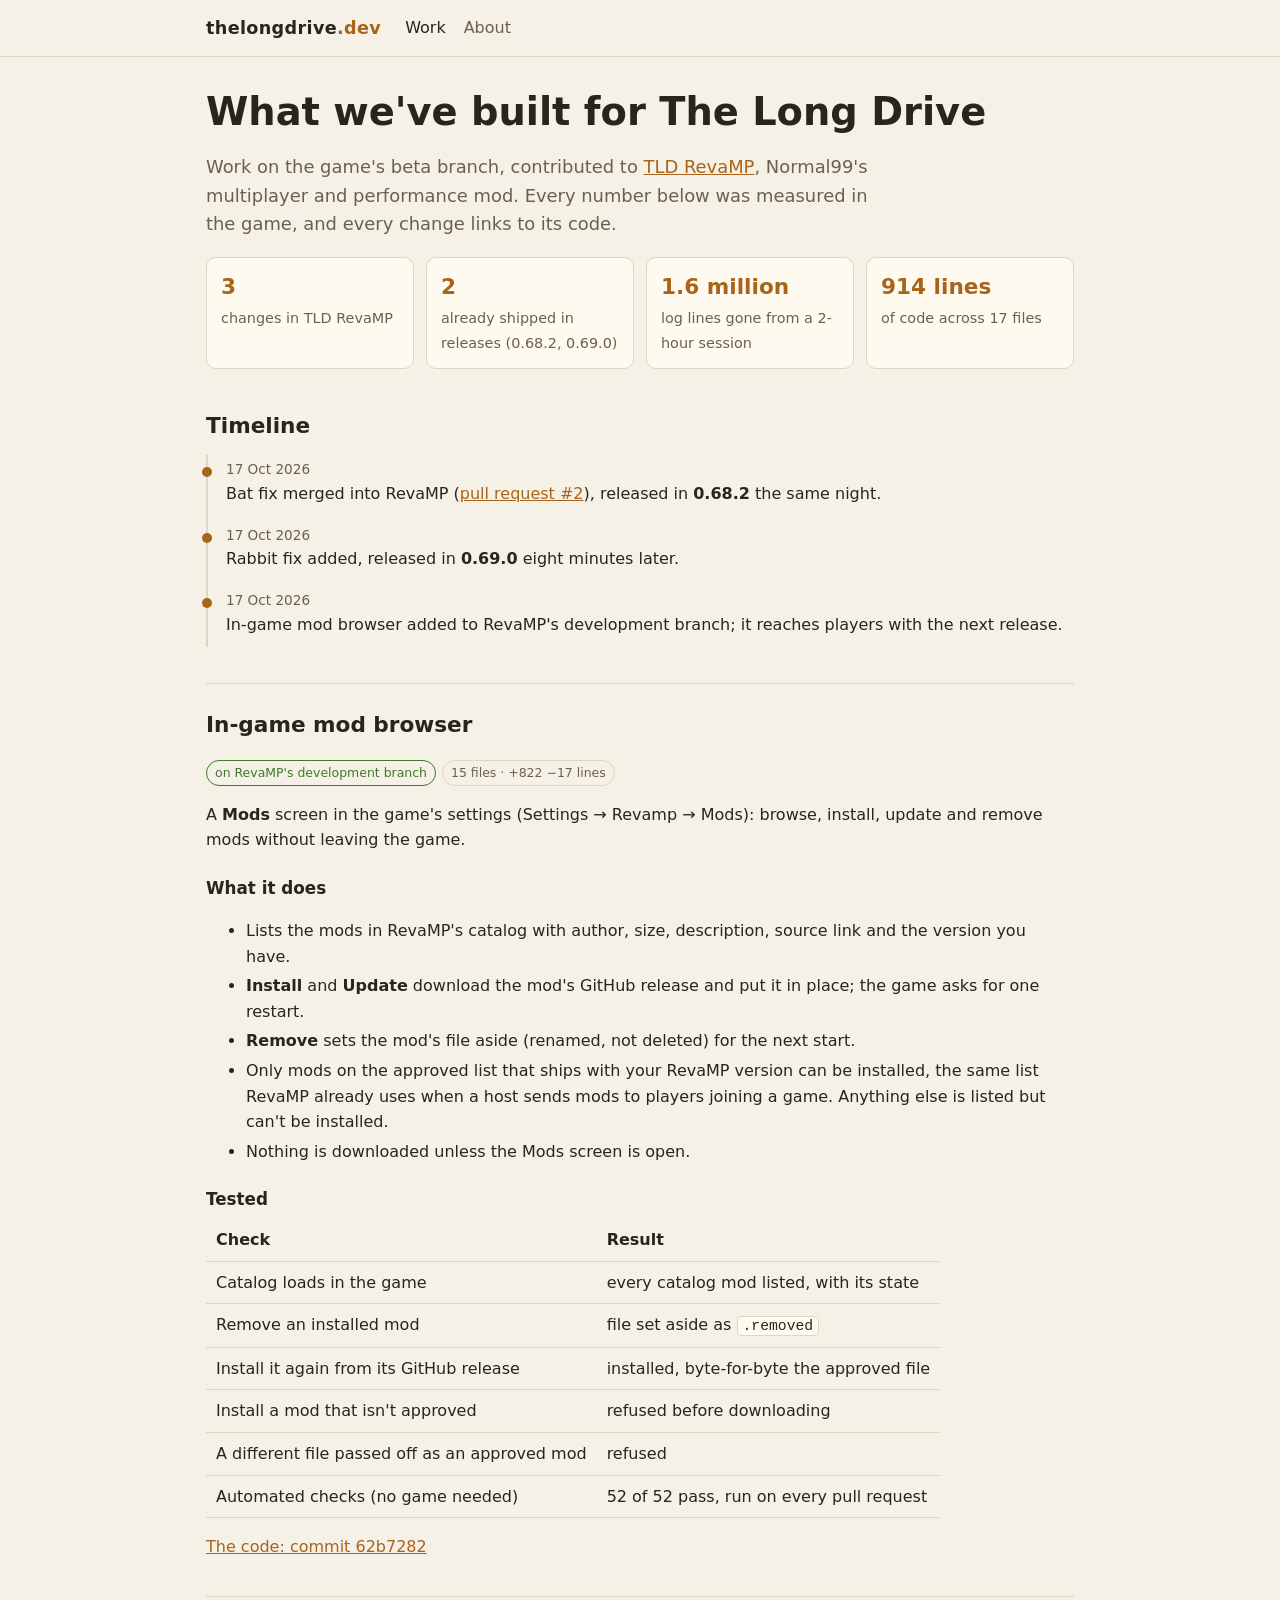
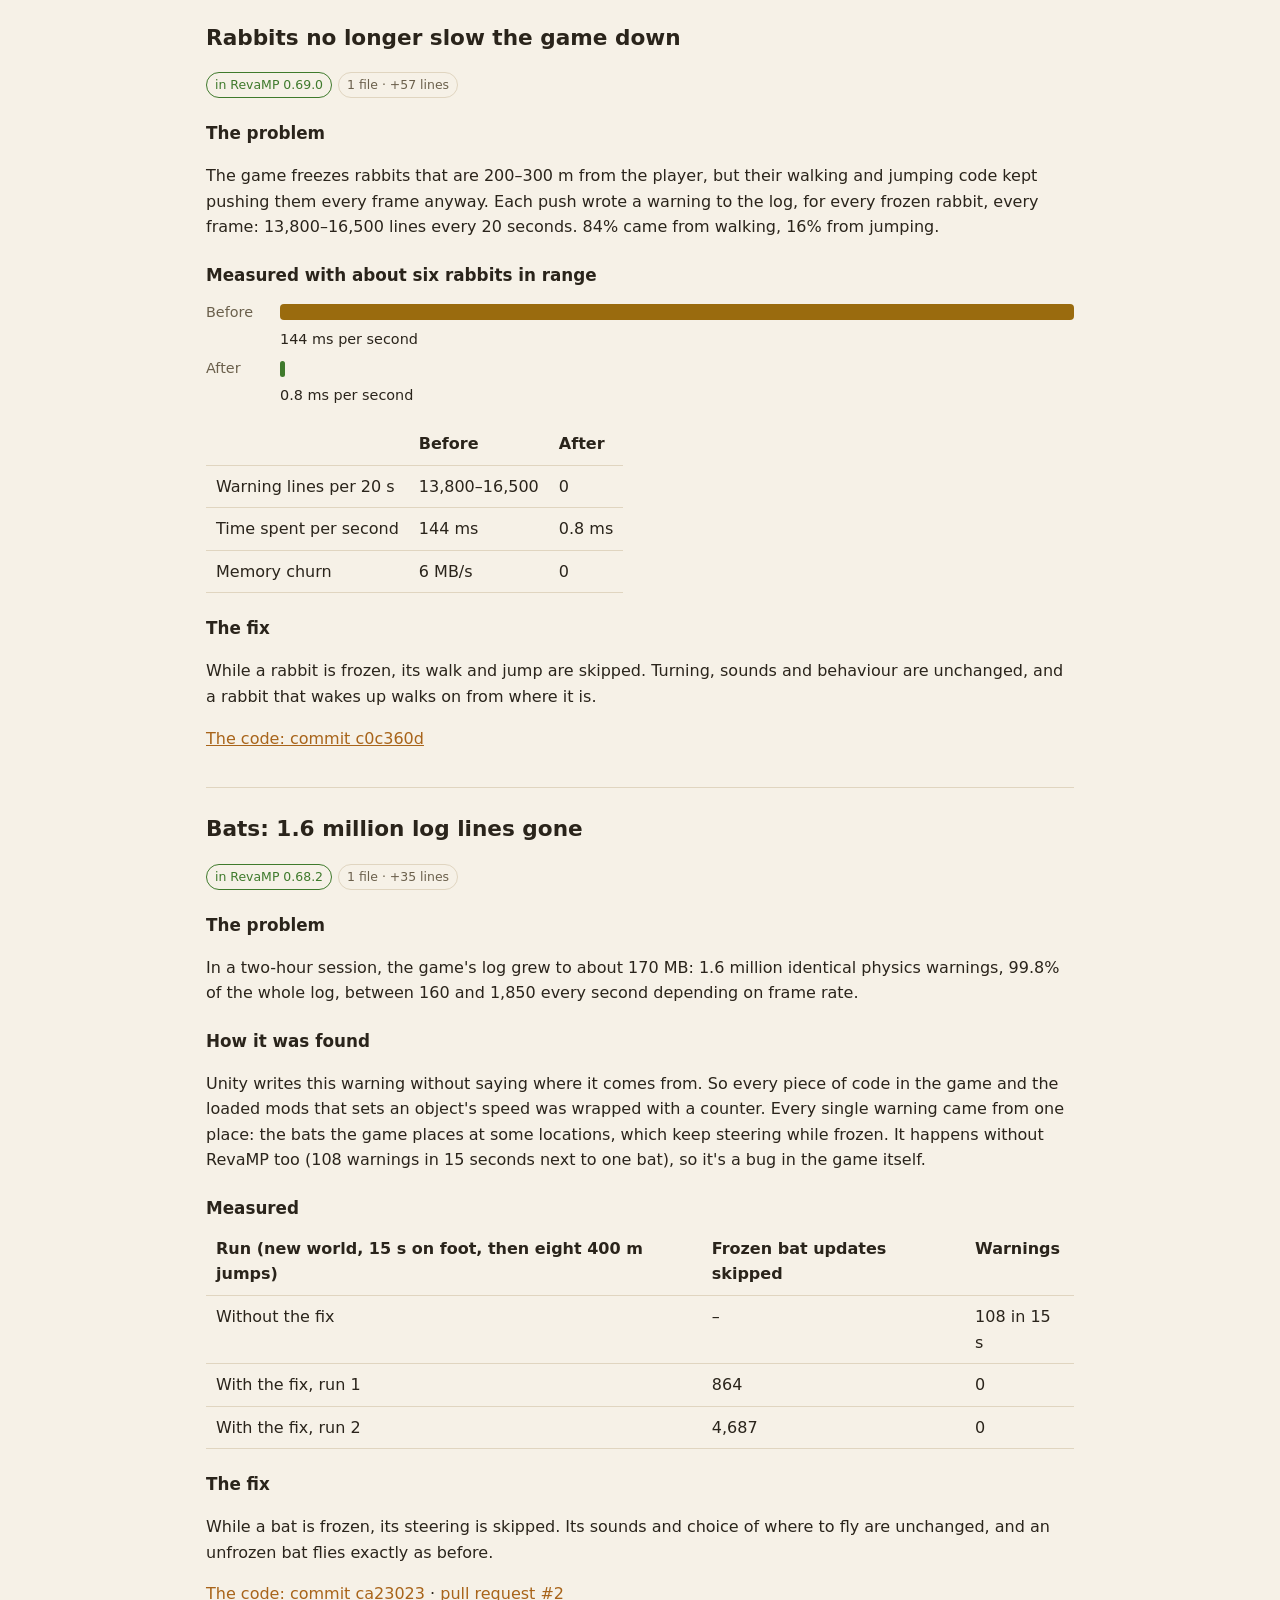
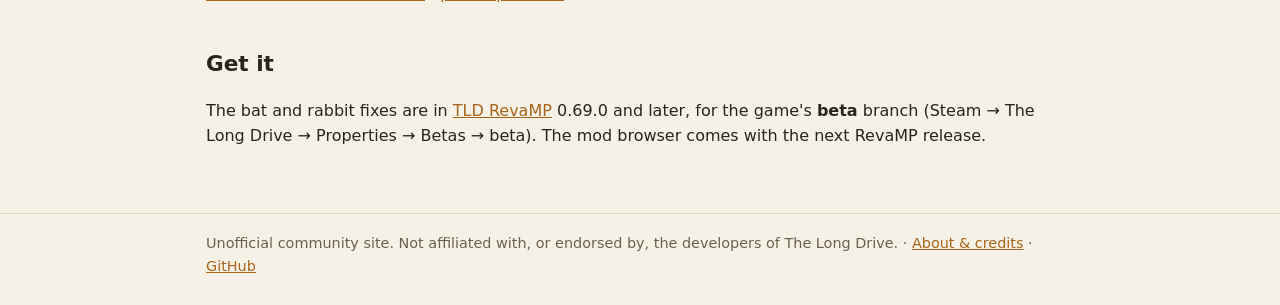
==== index.html @ 7e9d032d "Community site for thelongdrive.dev The work on TLD RevaMP with overview figures, a timeline, and fo" ====
<!doctype html>
<html lang="en">
<head>
<meta charset="utf-8">
<meta name="viewport" content="width=device-width, initial-scale=1">
<title>TLD community mods</title>
<meta name="description" content="Work on The Long Drive's beta branch for TLD RevaMP: an in-game mod browser and two performance fixes, with measurements and the code.">
<link rel="stylesheet" href="style.css">
</head>
<body>
<header class="site"><div class="wrap">
  <a class="brand" href="./">thelongdrive<span>.dev</span></a>
  <nav class="main">
    <a href="./" aria-current="page">Work</a>
    <a href="about.html">About</a>
  </nav>
</div></header>

<main><div class="wrap">
  <h1>What we've built for The Long Drive</h1>
  <p class="lead">Work on the game's beta branch, contributed to <a href="https://github.com/Normal99/TLD-RevaMP">TLD RevaMP</a>,
  Normal99's multiplayer and performance mod. Every number below was measured in the game, and every change links to its code.</p>

  <div class="stats">
    <div class="stat"><b>3</b><span>changes in TLD RevaMP</span></div>
    <div class="stat"><b>2</b><span>already shipped in releases (0.68.2, 0.69.0)</span></div>
    <div class="stat"><b>1.6 million</b><span>log lines gone from a 2-hour session</span></div>
    <div class="stat"><b>914 lines</b><span>of code across 17 files</span></div>
  </div>

  <h2>Timeline</h2>
  <ol class="timeline">
    <li><time datetime="2026-10-17T02:12Z">17 Oct 2026</time> Bat fix merged into RevaMP (<a href="https://github.com/Normal99/TLD-RevaMP/pull/2">pull request #2</a>), released in <strong>0.68.2</strong> the same night.</li>
    <li><time datetime="2026-10-17T20:52Z">17 Oct 2026</time> Rabbit fix added, released in <strong>0.69.0</strong> eight minutes later.</li>
    <li><time datetime="2026-10-17T21:52Z">17 Oct 2026</time> In-game mod browser added to RevaMP's development branch; it reaches players with the next release.</li>
  </ol>

  <section class="work" id="mod-browser">
    <h2>In-game mod browser</h2>
    <p><span class="tag ok">on RevaMP's development branch</span><span class="tag">15 files &middot; +822 &minus;17 lines</span></p>
    <p>A <strong>Mods</strong> screen in the game's settings (Settings &rarr; Revamp &rarr; Mods): browse, install,
    update and remove mods without leaving the game.</p>

    <h3>What it does</h3>
    <ul>
      <li>Lists the mods in RevaMP's catalog with author, size, description, source link and the version you have.</li>
      <li><strong>Install</strong> and <strong>Update</strong> download the mod's GitHub release and put it in place; the game asks for one restart.</li>
      <li><strong>Remove</strong> sets the mod's file aside (renamed, not deleted) for the next start.</li>
      <li>Only mods on the approved list that ships with your RevaMP version can be installed, the same list RevaMP already
        uses when a host sends mods to players joining a game. Anything else is listed but can't be installed.</li>
      <li>Nothing is downloaded unless the Mods screen is open.</li>
    </ul>

    <h3>Tested</h3>
    <table>
      <tr><th>Check</th><th>Result</th></tr>
      <tr><td>Catalog loads in the game</td><td>every catalog mod listed, with its state</td></tr>
      <tr><td>Remove an installed mod</td><td>file set aside as <code>.removed</code></td></tr>
      <tr><td>Install it again from its GitHub release</td><td>installed, byte-for-byte the approved file</td></tr>
      <tr><td>Install a mod that isn't approved</td><td>refused before downloading</td></tr>
      <tr><td>A different file passed off as an approved mod</td><td>refused</td></tr>
      <tr><td>Automated checks (no game needed)</td><td>52 of 52 pass, run on every pull request</td></tr>
    </table>
    <p><a href="https://github.com/Normal99/TLD-RevaMP/commit/62b7282c1a9bbd5f851c5eea5645c2ae35778bf0">The code: commit 62b7282</a></p>
  </section>

  <section class="work" id="rabbits">
    <h2>Rabbits no longer slow the game down</h2>
    <p><span class="tag ok">in RevaMP 0.69.0</span><span class="tag">1 file &middot; +57 lines</span></p>

    <h3>The problem</h3>
    <p>The game freezes rabbits that are 200&ndash;300 m from the player, but their walking and jumping code kept
    pushing them every frame anyway. Each push wrote a warning to the log, for every frozen rabbit, every frame:
    13,800&ndash;16,500 lines every 20 seconds. 84% came from walking, 16% from jumping.</p>

    <h3>Measured with about six rabbits in range</h3>
    <div class="bars" role="img" aria-label="Before: 144 milliseconds per second; after: 0.8 milliseconds per second.">
      <div class="bar-row"><span class="bar-label">Before</span><span class="bar" style="width:100%"></span><span class="bar-value">144 ms per second</span></div>
      <div class="bar-row"><span class="bar-label">After</span><span class="bar after" style="width:0.6%"></span><span class="bar-value">0.8 ms per second</span></div>
    </div>
    <table>
      <tr><th></th><th>Before</th><th>After</th></tr>
      <tr><td>Warning lines per 20 s</td><td>13,800&ndash;16,500</td><td>0</td></tr>
      <tr><td>Time spent per second</td><td>144 ms</td><td>0.8 ms</td></tr>
      <tr><td>Memory churn</td><td>6 MB/s</td><td>0</td></tr>
    </table>

    <h3>The fix</h3>
    <p>While a rabbit is frozen, its walk and jump are skipped. Turning, sounds and behaviour are unchanged, and a rabbit
    that wakes up walks on from where it is.</p>
    <p><a href="https://github.com/Normal99/TLD-RevaMP/commit/c0c360dfe49b131b182523ddd808d9e3175b1d78">The code: commit c0c360d</a></p>
  </section>

  <section class="work" id="bats">
    <h2>Bats: 1.6 million log lines gone</h2>
    <p><span class="tag ok">in RevaMP 0.68.2</span><span class="tag">1 file &middot; +35 lines</span></p>

    <h3>The problem</h3>
    <p>In a two-hour session, the game's log grew to about 170 MB: 1.6 million identical physics warnings, 99.8% of
    the whole log, between 160 and 1,850 every second depending on frame rate.</p>

    <h3>How it was found</h3>
    <p>Unity writes this warning without saying where it comes from. So every piece of code in the game and the loaded
    mods that sets an object's speed was wrapped with a counter. Every single warning came from one place: the bats
    the game places at some locations, which keep steering while frozen. It happens without RevaMP too (108 warnings
    in 15 seconds next to one bat), so it's a bug in the game itself.</p>

    <h3>Measured</h3>
    <table>
      <tr><th>Run (new world, 15 s on foot, then eight 400 m jumps)</th><th>Frozen bat updates skipped</th><th>Warnings</th></tr>
      <tr><td>Without the fix</td><td>&ndash;</td><td>108 in 15 s</td></tr>
      <tr><td>With the fix, run 1</td><td>864</td><td>0</td></tr>
      <tr><td>With the fix, run 2</td><td>4,687</td><td>0</td></tr>
    </table>

    <h3>The fix</h3>
    <p>While a bat is frozen, its steering is skipped. Its sounds and choice of where to fly are unchanged, and an
    unfrozen bat flies exactly as before.</p>
    <p><a href="https://github.com/Normal99/TLD-RevaMP/commit/ca23023254046a001abe53059bd66e292024cf62">The code: commit ca23023</a>
    &middot; <a href="https://github.com/Normal99/TLD-RevaMP/pull/2">pull request #2</a></p>
  </section>

  <h2>Get it</h2>
  <p>The bat and rabbit fixes are in <a href="https://github.com/Normal99/TLD-RevaMP/releases">TLD RevaMP</a> 0.69.0
  and later, for the game's <strong>beta</strong> branch (Steam &rarr; The Long Drive &rarr; Properties &rarr; Betas
  &rarr; beta). The mod browser comes with the next RevaMP release.</p>
</div></main>

<footer class="site"><div class="wrap">
  Unofficial community site. Not affiliated with, or endorsed by, the developers of The Long Drive.
  &middot; <a href="about.html">About &amp; credits</a> &middot; <a href="https://github.com/AnonymousTLD">GitHub</a>
</div></footer>
</body>
</html>
---- style.css ----
:root {
  --bg: #15130f;
  --panel: #1f1c16;
  --line: #3a342a;
  --text: #ece4d4;
  --muted: #b3a88f;
  --accent: #e0a24a;
  --accent-ink: #1a1408;
  --ok: #8fbf7a;
  --warn: #d9a441;
  --maxw: 900px;
}
@media (prefers-color-scheme: light) {
  :root:not([data-theme="dark"]) {
    --bg: #f6f1e7; --panel: #fffaf0; --line: #e0d5c0; --text: #2a241b; --muted: #6b604c;
    --accent: #a8641a; --accent-ink: #fff; --ok: #3f7a2c; --warn: #9a6b0e;
  }
}
* { box-sizing: border-box; }
html { -webkit-text-size-adjust: 100%; }
body {
  margin: 0; background: var(--bg); color: var(--text);
  font: 16px/1.6 system-ui, -apple-system, "Segoe UI", Roboto, sans-serif;
}
a { color: var(--accent); }
a:hover { text-decoration-thickness: 2px; }
.wrap { max-width: var(--maxw); margin: 0 auto; padding: 0 16px; }
header.site { border-bottom: 1px solid var(--line); }
header.site .wrap { display: flex; flex-wrap: wrap; align-items: center; gap: 8px 24px; padding-top: 14px; padding-bottom: 14px; }
.brand { font-weight: 700; font-size: 1.1rem; color: var(--text); text-decoration: none; letter-spacing: .02em; }
.brand span { color: var(--accent); }
nav.main { display: flex; flex-wrap: wrap; gap: 4px 18px; }
nav.main a { color: var(--muted); text-decoration: none; }
nav.main a[aria-current="page"], nav.main a:hover { color: var(--text); }
main { padding: 32px 0 48px; }
h1 { font-size: clamp(1.7rem, 4vw, 2.4rem); line-height: 1.2; margin: 0 0 12px; }
h2 { font-size: 1.35rem; margin: 40px 0 10px; }
h3 { font-size: 1.05rem; margin: 22px 0 6px; }
p.lead { font-size: 1.12rem; color: var(--muted); max-width: 60ch; }
.cards { display: grid; grid-template-columns: repeat(auto-fit, minmax(260px, 1fr)); gap: 16px; margin-top: 24px; }
.card { background: var(--panel); border: 1px solid var(--line); border-radius: 10px; padding: 18px 20px; }
.card h3 { margin-top: 0; }
.tag { display: inline-block; font-size: .78rem; padding: 2px 8px; border-radius: 99px; border: 1px solid var(--line); color: var(--muted); margin-right: 6px; }
.tag.ok { color: var(--ok); border-color: currentColor; }
.tag.warn { color: var(--warn); border-color: currentColor; }
.button { display: inline-block; background: var(--accent); color: var(--accent-ink); padding: 9px 16px; border-radius: 8px; text-decoration: none; font-weight: 600; margin: 6px 8px 0 0; }
.button.ghost { background: transparent; color: var(--accent); border: 1px solid var(--accent); }
code, pre { font-family: ui-monospace, "Cascadia Mono", Consolas, monospace; font-size: .92em; }
code { background: var(--panel); border: 1px solid var(--line); border-radius: 4px; padding: 1px 5px; overflow-wrap: anywhere; }
pre { background: var(--panel); border: 1px solid var(--line); border-radius: 8px; padding: 12px 14px; overflow-x: auto; }
pre code { border: 0; padding: 0; background: none; }
ol li, ul li { margin: 4px 0; }
table { border-collapse: collapse; width: 100%; display: block; overflow-x: auto; }
th, td { text-align: left; padding: 8px 10px; border-bottom: 1px solid var(--line); vertical-align: top; }
.note { border-left: 3px solid var(--accent); background: var(--panel); padding: 10px 14px; border-radius: 0 8px 8px 0; }
footer.site { border-top: 1px solid var(--line); color: var(--muted); font-size: .9rem; }
footer.site .wrap { padding-top: 18px; padding-bottom: 28px; }

.work { border-top: 1px solid var(--line); margin-top: 36px; padding-top: 8px; }
.work h2 { margin-top: 16px; }
figure { margin: 16px 0; }
figure img { width: 100%; height: auto; border-radius: 10px; border: 1px solid var(--line); display: block; }
figcaption { color: var(--muted); font-size: .9rem; margin-top: 8px; }
.stats { display: grid; grid-template-columns: repeat(auto-fit, minmax(170px, 1fr)); gap: 12px; margin: 16px 0; }
.stat { background: var(--panel); border: 1px solid var(--line); border-radius: 10px; padding: 12px 14px; }
.stat b { display: block; font-size: 1.35rem; color: var(--accent); font-variant-numeric: tabular-nums; }
.stat span { color: var(--muted); font-size: .9rem; }

.timeline { list-style: none; padding: 0; margin: 12px 0; border-left: 2px solid var(--line); }
.timeline li { position: relative; padding: 4px 0 10px 18px; }
.timeline li::before { content: ""; position: absolute; left: -6px; top: 12px; width: 10px; height: 10px; border-radius: 50%; background: var(--accent); }
.timeline time { display: block; color: var(--muted); font-size: .85rem; }
figure.narrow { max-width: 420px; }
.bars { margin: 12px 0 16px; }
.bar-row { display: grid; grid-template-columns: 64px 1fr; align-items: center; gap: 4px 10px; margin: 6px 0; }
.bar-label { color: var(--muted); font-size: .9rem; }
.bar { display: block; height: 16px; min-width: 3px; border-radius: 4px; background: var(--warn); }
.bar.after { background: var(--ok); }
.bar-value { grid-column: 2; font-size: .9rem; font-variant-numeric: tabular-nums; }
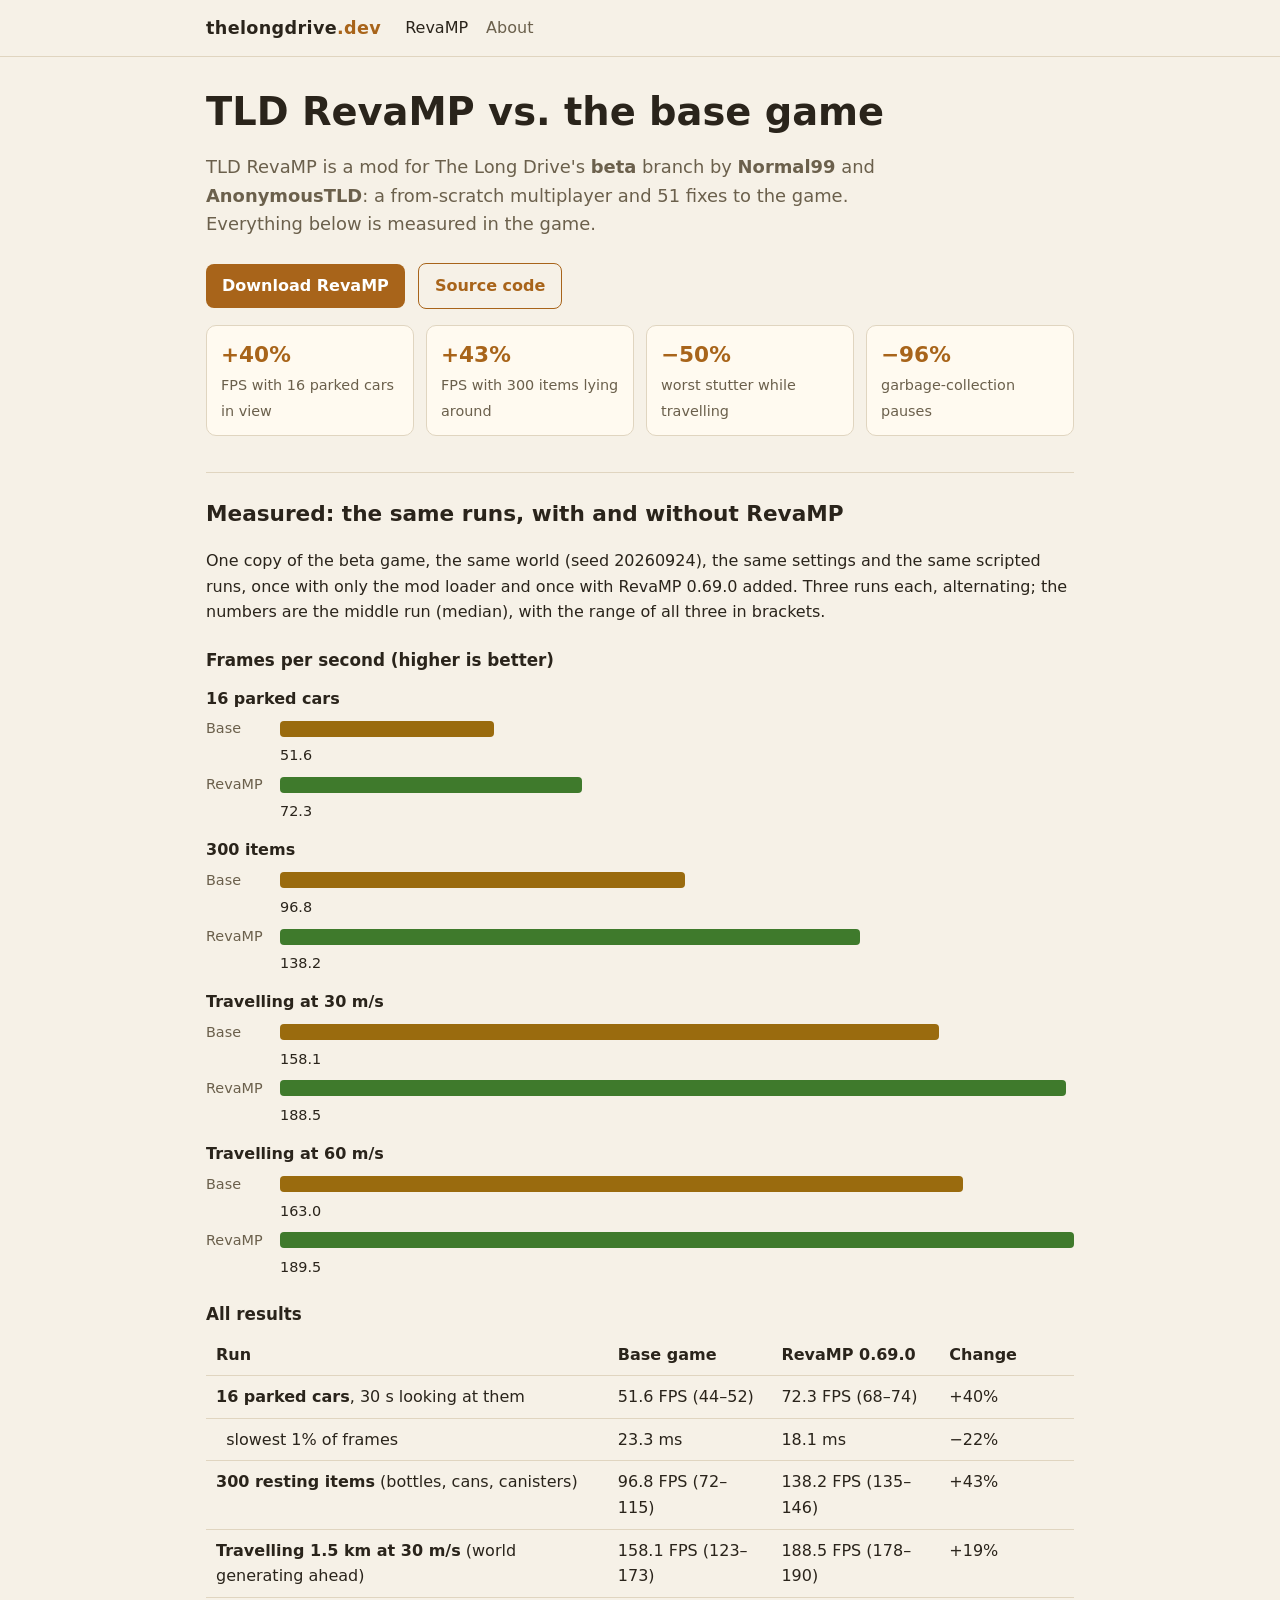
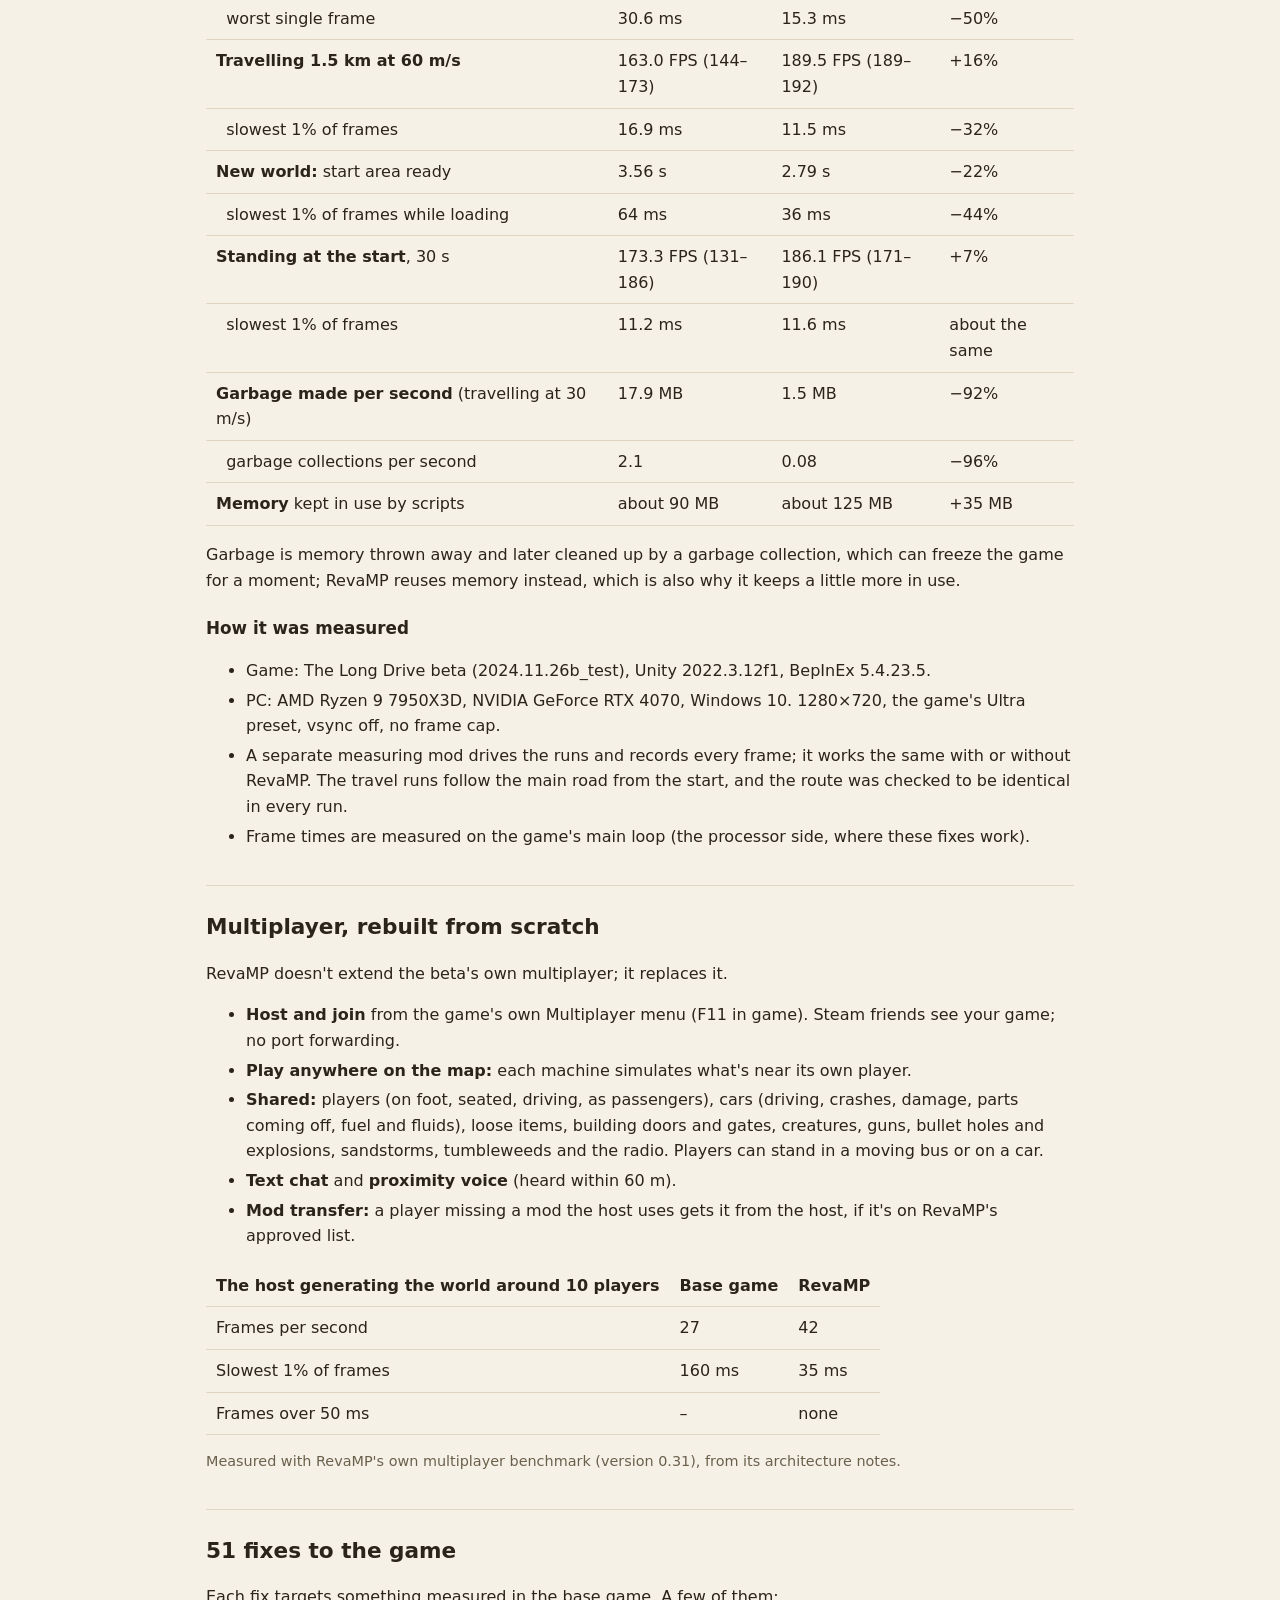
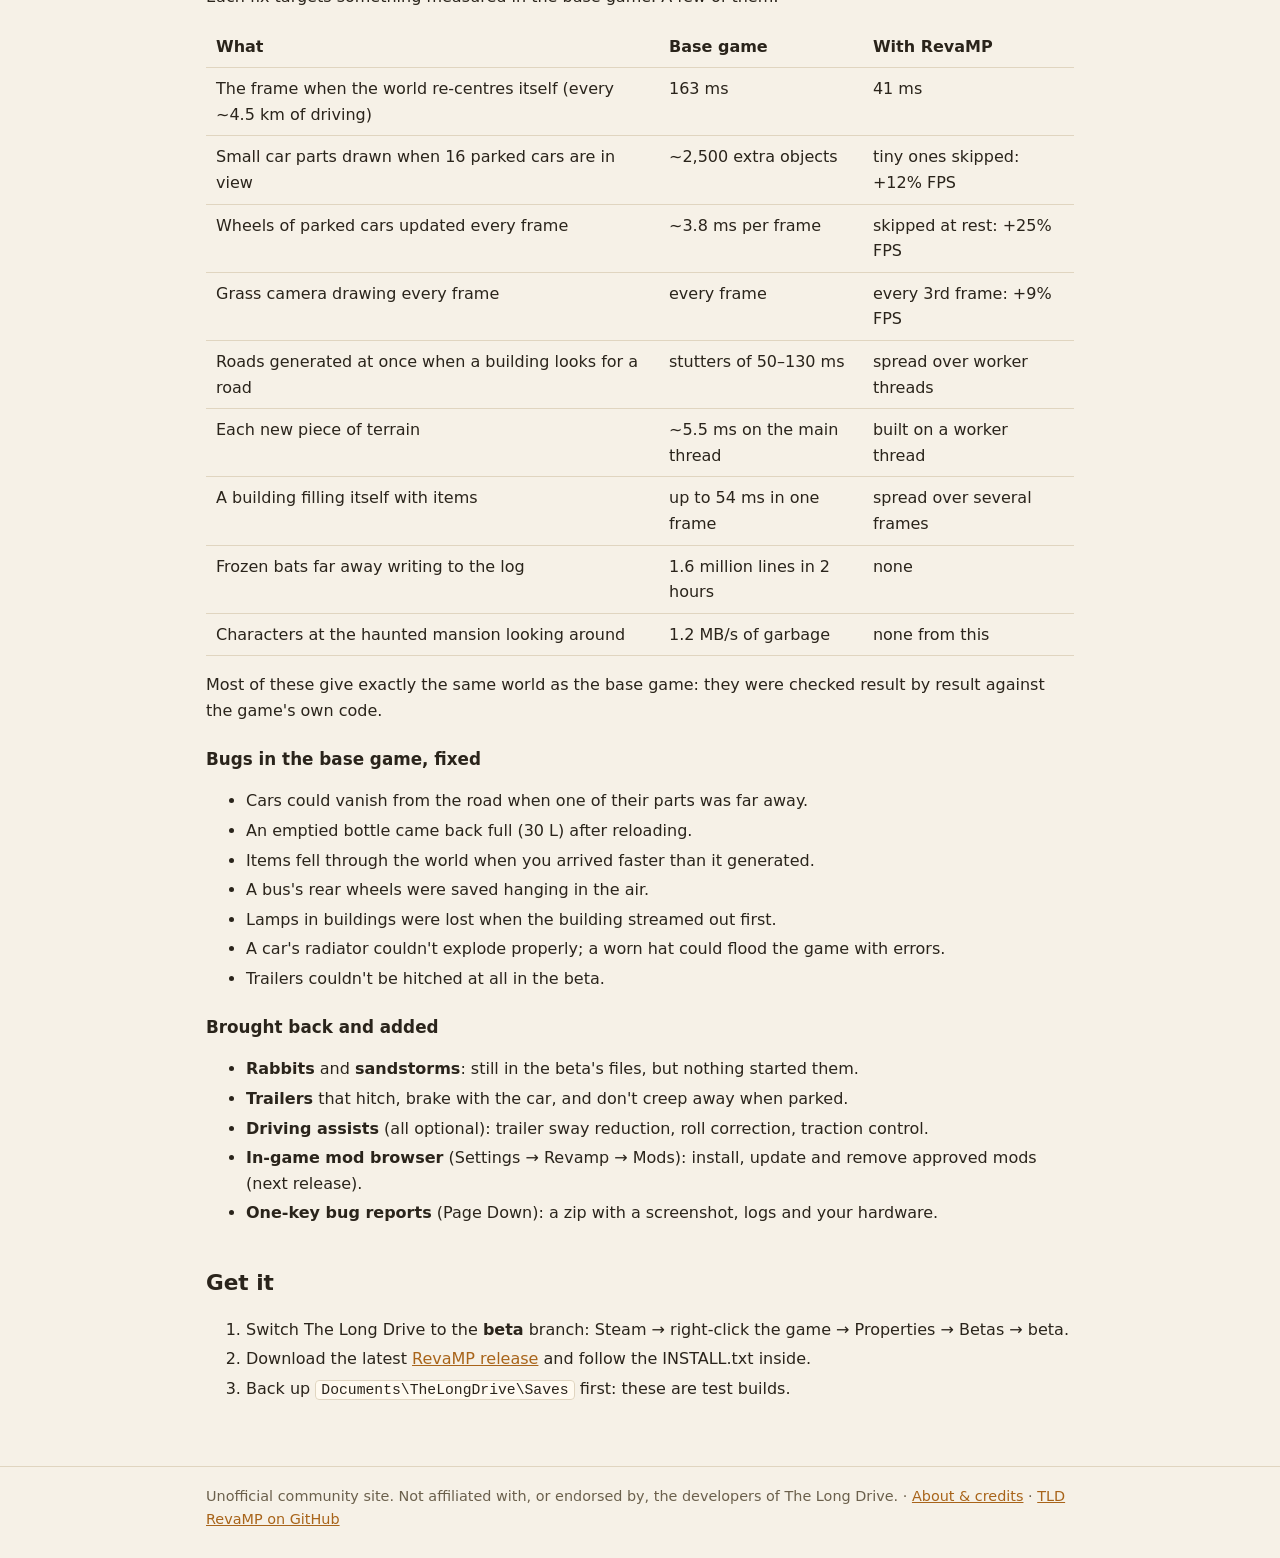
==== commit c68d96a8: "TLD RevaMP against the base game The site is now about TLD RevaMP by Normal99 and AnonymousTLD: a me" ====
--- a/index.html
+++ b/index.html
@@ -1,134 +1,159 @@
-<!doctype html>
+﻿<!doctype html>
 <html lang="en">
 <head>
 <meta charset="utf-8">
 <meta name="viewport" content="width=device-width, initial-scale=1">
-<title>TLD community mods</title>
-<meta name="description" content="Work on The Long Drive's beta branch for TLD RevaMP: an in-game mod browser and two performance fixes, with measurements and the code.">
+<title>TLD RevaMP</title>
+<meta name="description" content="TLD RevaMP for The Long Drive (beta): measured against the base game, plus a from-scratch multiplayer and 51 fixes. By Normal99 and AnonymousTLD.">
 <link rel="stylesheet" href="style.css">
 </head>
 <body>
 <header class="site"><div class="wrap">
   <a class="brand" href="./">thelongdrive<span>.dev</span></a>
   <nav class="main">
-    <a href="./" aria-current="page">Work</a>
+    <a href="./" aria-current="page">RevaMP</a>
     <a href="about.html">About</a>
   </nav>
 </div></header>
 
 <main><div class="wrap">
-  <h1>What we've built for The Long Drive</h1>
-  <p class="lead">Work on the game's beta branch, contributed to <a href="https://github.com/Normal99/TLD-RevaMP">TLD RevaMP</a>,
-  Normal99's multiplayer and performance mod. Every number below was measured in the game, and every change links to its code.</p>
+  <h1>TLD RevaMP vs. the base game</h1>
+  <p class="lead">TLD RevaMP is a mod for The Long Drive's <strong>beta</strong> branch by <strong>Normal99</strong> and
+  <strong>AnonymousTLD</strong>: a from-scratch multiplayer and 51 fixes to the game. Everything below is measured in the game.</p>
+  <p><a class="button" href="https://github.com/Normal99/TLD-RevaMP/releases">Download RevaMP</a>
+  <a class="button ghost" href="https://github.com/Normal99/TLD-RevaMP">Source code</a></p>
 
   <div class="stats">
-    <div class="stat"><b>3</b><span>changes in TLD RevaMP</span></div>
-    <div class="stat"><b>2</b><span>already shipped in releases (0.68.2, 0.69.0)</span></div>
-    <div class="stat"><b>1.6 million</b><span>log lines gone from a 2-hour session</span></div>
-    <div class="stat"><b>914 lines</b><span>of code across 17 files</span></div>
+    <div class="stat"><b>+40%</b><span>FPS with 16 parked cars in view</span></div>
+    <div class="stat"><b>+43%</b><span>FPS with 300 items lying around</span></div>
+    <div class="stat"><b>&minus;50%</b><span>worst stutter while travelling</span></div>
+    <div class="stat"><b>&minus;96%</b><span>garbage-collection pauses</span></div>
   </div>
 
-  <h2>Timeline</h2>
-  <ol class="timeline">
-    <li><time datetime="2026-10-17T02:12Z">17 Oct 2026</time> Bat fix merged into RevaMP (<a href="https://github.com/Normal99/TLD-RevaMP/pull/2">pull request #2</a>), released in <strong>0.68.2</strong> the same night.</li>
-    <li><time datetime="2026-10-17T20:52Z">17 Oct 2026</time> Rabbit fix added, released in <strong>0.69.0</strong> eight minutes later.</li>
-    <li><time datetime="2026-10-17T21:52Z">17 Oct 2026</time> In-game mod browser added to RevaMP's development branch; it reaches players with the next release.</li>
-  </ol>
+  <section class="work" id="benchmark">
+    <h2>Measured: the same runs, with and without RevaMP</h2>
+    <p>One copy of the beta game, the same world (seed 20260924), the same settings and the same scripted runs, once
+    with only the mod loader and once with RevaMP 0.69.0 added. Three runs each, alternating; the numbers are the
+    middle run (median), with the range of all three in brackets.</p>
 
-  <section class="work" id="mod-browser">
-    <h2>In-game mod browser</h2>
-    <p><span class="tag ok">on RevaMP's development branch</span><span class="tag">15 files &middot; +822 &minus;17 lines</span></p>
-    <p>A <strong>Mods</strong> screen in the game's settings (Settings &rarr; Revamp &rarr; Mods): browse, install,
-    update and remove mods without leaving the game.</p>
+    <h3>Frames per second (higher is better)</h3>
+    <div class="bars bars-pair" role="img" aria-label="Frames per second, base game against RevaMP, per scenario.">
+      <div class="bar-group"><span class="bar-title">16 parked cars</span>
+        <div class="bar-row"><span class="bar-label">Base</span><span class="bar" style="width:27%"></span><span class="bar-value">51.6</span></div>
+        <div class="bar-row"><span class="bar-label">RevaMP</span><span class="bar after" style="width:38%"></span><span class="bar-value">72.3</span></div></div>
+      <div class="bar-group"><span class="bar-title">300 items</span>
+        <div class="bar-row"><span class="bar-label">Base</span><span class="bar" style="width:51%"></span><span class="bar-value">96.8</span></div>
+        <div class="bar-row"><span class="bar-label">RevaMP</span><span class="bar after" style="width:73%"></span><span class="bar-value">138.2</span></div></div>
+      <div class="bar-group"><span class="bar-title">Travelling at 30 m/s</span>
+        <div class="bar-row"><span class="bar-label">Base</span><span class="bar" style="width:83%"></span><span class="bar-value">158.1</span></div>
+        <div class="bar-row"><span class="bar-label">RevaMP</span><span class="bar after" style="width:99%"></span><span class="bar-value">188.5</span></div></div>
+      <div class="bar-group"><span class="bar-title">Travelling at 60 m/s</span>
+        <div class="bar-row"><span class="bar-label">Base</span><span class="bar" style="width:86%"></span><span class="bar-value">163.0</span></div>
+        <div class="bar-row"><span class="bar-label">RevaMP</span><span class="bar after" style="width:100%"></span><span class="bar-value">189.5</span></div></div>
+    </div>
 
-    <h3>What it does</h3>
+    <h3>All results</h3>
+    <table>
+      <tr><th>Run</th><th>Base game</th><th>RevaMP 0.69.0</th><th>Change</th></tr>
+      <tr><td><strong>16 parked cars</strong>, 30 s looking at them</td><td>51.6 FPS (44&ndash;52)</td><td>72.3 FPS (68&ndash;74)</td><td>+40%</td></tr>
+      <tr><td>&nbsp;&nbsp;slowest 1% of frames</td><td>23.3 ms</td><td>18.1 ms</td><td>&minus;22%</td></tr>
+      <tr><td><strong>300 resting items</strong> (bottles, cans, canisters)</td><td>96.8 FPS (72&ndash;115)</td><td>138.2 FPS (135&ndash;146)</td><td>+43%</td></tr>
+      <tr><td><strong>Travelling 1.5 km at 30 m/s</strong> (world generating ahead)</td><td>158.1 FPS (123&ndash;173)</td><td>188.5 FPS (178&ndash;190)</td><td>+19%</td></tr>
+      <tr><td>&nbsp;&nbsp;worst single frame</td><td>30.6 ms</td><td>15.3 ms</td><td>&minus;50%</td></tr>
+      <tr><td><strong>Travelling 1.5 km at 60 m/s</strong></td><td>163.0 FPS (144&ndash;173)</td><td>189.5 FPS (189&ndash;192)</td><td>+16%</td></tr>
+      <tr><td>&nbsp;&nbsp;slowest 1% of frames</td><td>16.9 ms</td><td>11.5 ms</td><td>&minus;32%</td></tr>
+      <tr><td><strong>New world:</strong> start area ready</td><td>3.56 s</td><td>2.79 s</td><td>&minus;22%</td></tr>
+      <tr><td>&nbsp;&nbsp;slowest 1% of frames while loading</td><td>64 ms</td><td>36 ms</td><td>&minus;44%</td></tr>
+      <tr><td><strong>Standing at the start</strong>, 30 s</td><td>173.3 FPS (131&ndash;186)</td><td>186.1 FPS (171&ndash;190)</td><td>+7%</td></tr>
+      <tr><td>&nbsp;&nbsp;slowest 1% of frames</td><td>11.2 ms</td><td>11.6 ms</td><td>about the same</td></tr>
+      <tr><td><strong>Garbage made per second</strong> (travelling at 30 m/s)</td><td>17.9 MB</td><td>1.5 MB</td><td>&minus;92%</td></tr>
+      <tr><td>&nbsp;&nbsp;garbage collections per second</td><td>2.1</td><td>0.08</td><td>&minus;96%</td></tr>
+      <tr><td><strong>Memory</strong> kept in use by scripts</td><td>about 90 MB</td><td>about 125 MB</td><td>+35 MB</td></tr>
+    </table>
+    <p>Garbage is memory thrown away and later cleaned up by a garbage collection, which can freeze the game for a
+    moment; RevaMP reuses memory instead, which is also why it keeps a little more in use.</p>
+
+    <h3>How it was measured</h3>
     <ul>
-      <li>Lists the mods in RevaMP's catalog with author, size, description, source link and the version you have.</li>
-      <li><strong>Install</strong> and <strong>Update</strong> download the mod's GitHub release and put it in place; the game asks for one restart.</li>
-      <li><strong>Remove</strong> sets the mod's file aside (renamed, not deleted) for the next start.</li>
-      <li>Only mods on the approved list that ships with your RevaMP version can be installed, the same list RevaMP already
-        uses when a host sends mods to players joining a game. Anything else is listed but can't be installed.</li>
-      <li>Nothing is downloaded unless the Mods screen is open.</li>
+      <li>Game: The Long Drive beta (2024.11.26b_test), Unity 2022.3.12f1, BepInEx 5.4.23.5.</li>
+      <li>PC: AMD Ryzen 9 7950X3D, NVIDIA GeForce RTX 4070, Windows 10. 1280&times;720, the game's Ultra preset, vsync off, no frame cap.</li>
+      <li>A separate measuring mod drives the runs and records every frame; it works the same with or without RevaMP.
+        The travel runs follow the main road from the start, and the route was checked to be identical in every run.</li>
+      <li>Frame times are measured on the game's main loop (the processor side, where these fixes work).</li>
+    </ul>
+  </section>
+
+  <section class="work" id="multiplayer">
+    <h2>Multiplayer, rebuilt from scratch</h2>
+    <p>RevaMP doesn't extend the beta's own multiplayer; it replaces it.</p>
+    <ul>
+      <li><strong>Host and join</strong> from the game's own Multiplayer menu (F11 in game). Steam friends see your game; no port forwarding.</li>
+      <li><strong>Play anywhere on the map:</strong> each machine simulates what's near its own player.</li>
+      <li><strong>Shared:</strong> players (on foot, seated, driving, as passengers), cars (driving, crashes, damage, parts coming off,
+        fuel and fluids), loose items, building doors and gates, creatures, guns, bullet holes and explosions,
+        sandstorms, tumbleweeds and the radio. Players can stand in a moving bus or on a car.</li>
+      <li><strong>Text chat</strong> and <strong>proximity voice</strong> (heard within 60 m).</li>
+      <li><strong>Mod transfer:</strong> a player missing a mod the host uses gets it from the host, if it's on RevaMP's approved list.</li>
+    </ul>
+    <table>
+      <tr><th>The host generating the world around 10 players</th><th>Base game</th><th>RevaMP</th></tr>
+      <tr><td>Frames per second</td><td>27</td><td>42</td></tr>
+      <tr><td>Slowest 1% of frames</td><td>160 ms</td><td>35 ms</td></tr>
+      <tr><td>Frames over 50 ms</td><td>&ndash;</td><td>none</td></tr>
+    </table>
+    <p class="small">Measured with RevaMP's own multiplayer benchmark (version 0.31), from its architecture notes.</p>
+  </section>
+
+  <section class="work" id="fixes">
+    <h2>51 fixes to the game</h2>
+    <p>Each fix targets something measured in the base game. A few of them:</p>
+    <table>
+      <tr><th>What</th><th>Base game</th><th>With RevaMP</th></tr>
+      <tr><td>The frame when the world re-centres itself (every ~4.5 km of driving)</td><td>163 ms</td><td>41 ms</td></tr>
+      <tr><td>Small car parts drawn when 16 parked cars are in view</td><td>~2,500 extra objects</td><td>tiny ones skipped: +12% FPS</td></tr>
+      <tr><td>Wheels of parked cars updated every frame</td><td>~3.8 ms per frame</td><td>skipped at rest: +25% FPS</td></tr>
+      <tr><td>Grass camera drawing every frame</td><td>every frame</td><td>every 3rd frame: +9% FPS</td></tr>
+      <tr><td>Roads generated at once when a building looks for a road</td><td>stutters of 50&ndash;130 ms</td><td>spread over worker threads</td></tr>
+      <tr><td>Each new piece of terrain</td><td>~5.5 ms on the main thread</td><td>built on a worker thread</td></tr>
+      <tr><td>A building filling itself with items</td><td>up to 54 ms in one frame</td><td>spread over several frames</td></tr>
+      <tr><td>Frozen bats far away writing to the log</td><td>1.6 million lines in 2 hours</td><td>none</td></tr>
+      <tr><td>Characters at the haunted mansion looking around</td><td>1.2 MB/s of garbage</td><td>none from this</td></tr>
+    </table>
+    <p>Most of these give exactly the same world as the base game: they were checked result by result against the
+    game's own code.</p>
+
+    <h3>Bugs in the base game, fixed</h3>
+    <ul>
+      <li>Cars could vanish from the road when one of their parts was far away.</li>
+      <li>An emptied bottle came back full (30 L) after reloading.</li>
+      <li>Items fell through the world when you arrived faster than it generated.</li>
+      <li>A bus's rear wheels were saved hanging in the air.</li>
+      <li>Lamps in buildings were lost when the building streamed out first.</li>
+      <li>A car's radiator couldn't explode properly; a worn hat could flood the game with errors.</li>
+      <li>Trailers couldn't be hitched at all in the beta.</li>
     </ul>
 
-    <h3>Tested</h3>
-    <table>
-      <tr><th>Check</th><th>Result</th></tr>
-      <tr><td>Catalog loads in the game</td><td>every catalog mod listed, with its state</td></tr>
-      <tr><td>Remove an installed mod</td><td>file set aside as <code>.removed</code></td></tr>
-      <tr><td>Install it again from its GitHub release</td><td>installed, byte-for-byte the approved file</td></tr>
-      <tr><td>Install a mod that isn't approved</td><td>refused before downloading</td></tr>
-      <tr><td>A different file passed off as an approved mod</td><td>refused</td></tr>
-      <tr><td>Automated checks (no game needed)</td><td>52 of 52 pass, run on every pull request</td></tr>
-    </table>
-    <p><a href="https://github.com/Normal99/TLD-RevaMP/commit/62b7282c1a9bbd5f851c5eea5645c2ae35778bf0">The code: commit 62b7282</a></p>
-  </section>
-
-  <section class="work" id="rabbits">
-    <h2>Rabbits no longer slow the game down</h2>
-    <p><span class="tag ok">in RevaMP 0.69.0</span><span class="tag">1 file &middot; +57 lines</span></p>
-
-    <h3>The problem</h3>
-    <p>The game freezes rabbits that are 200&ndash;300 m from the player, but their walking and jumping code kept
-    pushing them every frame anyway. Each push wrote a warning to the log, for every frozen rabbit, every frame:
-    13,800&ndash;16,500 lines every 20 seconds. 84% came from walking, 16% from jumping.</p>
-
-    <h3>Measured with about six rabbits in range</h3>
-    <div class="bars" role="img" aria-label="Before: 144 milliseconds per second; after: 0.8 milliseconds per second.">
-      <div class="bar-row"><span class="bar-label">Before</span><span class="bar" style="width:100%"></span><span class="bar-value">144 ms per second</span></div>
-      <div class="bar-row"><span class="bar-label">After</span><span class="bar after" style="width:0.6%"></span><span class="bar-value">0.8 ms per second</span></div>
-    </div>
-    <table>
-      <tr><th></th><th>Before</th><th>After</th></tr>
-      <tr><td>Warning lines per 20 s</td><td>13,800&ndash;16,500</td><td>0</td></tr>
-      <tr><td>Time spent per second</td><td>144 ms</td><td>0.8 ms</td></tr>
-      <tr><td>Memory churn</td><td>6 MB/s</td><td>0</td></tr>
-    </table>
-
-    <h3>The fix</h3>
-    <p>While a rabbit is frozen, its walk and jump are skipped. Turning, sounds and behaviour are unchanged, and a rabbit
-    that wakes up walks on from where it is.</p>
-    <p><a href="https://github.com/Normal99/TLD-RevaMP/commit/c0c360dfe49b131b182523ddd808d9e3175b1d78">The code: commit c0c360d</a></p>
-  </section>
-
-  <section class="work" id="bats">
-    <h2>Bats: 1.6 million log lines gone</h2>
-    <p><span class="tag ok">in RevaMP 0.68.2</span><span class="tag">1 file &middot; +35 lines</span></p>
-
-    <h3>The problem</h3>
-    <p>In a two-hour session, the game's log grew to about 170 MB: 1.6 million identical physics warnings, 99.8% of
-    the whole log, between 160 and 1,850 every second depending on frame rate.</p>
-
-    <h3>How it was found</h3>
-    <p>Unity writes this warning without saying where it comes from. So every piece of code in the game and the loaded
-    mods that sets an object's speed was wrapped with a counter. Every single warning came from one place: the bats
-    the game places at some locations, which keep steering while frozen. It happens without RevaMP too (108 warnings
-    in 15 seconds next to one bat), so it's a bug in the game itself.</p>
-
-    <h3>Measured</h3>
-    <table>
-      <tr><th>Run (new world, 15 s on foot, then eight 400 m jumps)</th><th>Frozen bat updates skipped</th><th>Warnings</th></tr>
-      <tr><td>Without the fix</td><td>&ndash;</td><td>108 in 15 s</td></tr>
-      <tr><td>With the fix, run 1</td><td>864</td><td>0</td></tr>
-      <tr><td>With the fix, run 2</td><td>4,687</td><td>0</td></tr>
-    </table>
-
-    <h3>The fix</h3>
-    <p>While a bat is frozen, its steering is skipped. Its sounds and choice of where to fly are unchanged, and an
-    unfrozen bat flies exactly as before.</p>
-    <p><a href="https://github.com/Normal99/TLD-RevaMP/commit/ca23023254046a001abe53059bd66e292024cf62">The code: commit ca23023</a>
-    &middot; <a href="https://github.com/Normal99/TLD-RevaMP/pull/2">pull request #2</a></p>
+    <h3>Brought back and added</h3>
+    <ul>
+      <li><strong>Rabbits</strong> and <strong>sandstorms</strong>: still in the beta's files, but nothing started them.</li>
+      <li><strong>Trailers</strong> that hitch, brake with the car, and don't creep away when parked.</li>
+      <li><strong>Driving assists</strong> (all optional): trailer sway reduction, roll correction, traction control.</li>
+      <li><strong>In-game mod browser</strong> (Settings &rarr; Revamp &rarr; Mods): install, update and remove approved mods (next release).</li>
+      <li><strong>One-key bug reports</strong> (Page Down): a zip with a screenshot, logs and your hardware.</li>
+    </ul>
   </section>
 
   <h2>Get it</h2>
-  <p>The bat and rabbit fixes are in <a href="https://github.com/Normal99/TLD-RevaMP/releases">TLD RevaMP</a> 0.69.0
-  and later, for the game's <strong>beta</strong> branch (Steam &rarr; The Long Drive &rarr; Properties &rarr; Betas
-  &rarr; beta). The mod browser comes with the next RevaMP release.</p>
+  <ol>
+    <li>Switch The Long Drive to the <strong>beta</strong> branch: Steam &rarr; right-click the game &rarr; Properties &rarr; Betas &rarr; beta.</li>
+    <li>Download the latest <a href="https://github.com/Normal99/TLD-RevaMP/releases">RevaMP release</a> and follow the INSTALL.txt inside.</li>
+    <li>Back up <code>Documents\TheLongDrive\Saves</code> first: these are test builds.</li>
+  </ol>
 </div></main>
 
 <footer class="site"><div class="wrap">
   Unofficial community site. Not affiliated with, or endorsed by, the developers of The Long Drive.
-  &middot; <a href="about.html">About &amp; credits</a> &middot; <a href="https://github.com/AnonymousTLD">GitHub</a>
+  &middot; <a href="about.html">About &amp; credits</a> &middot; <a href="https://github.com/Normal99/TLD-RevaMP">TLD RevaMP on GitHub</a>
 </div></footer>
 </body>
 </html>
--- a/style.css
+++ b/style.css
@@ -77,3 +77,7 @@
 .bar { display: block; height: 16px; min-width: 3px; border-radius: 4px; background: var(--warn); }
 .bar.after { background: var(--ok); }
 .bar-value { grid-column: 2; font-size: .9rem; font-variant-numeric: tabular-nums; }
+
+.bars-pair .bar-group { margin: 10px 0 14px; }
+.bar-title { display: block; font-weight: 600; margin-bottom: 2px; }
+p.small { color: var(--muted); font-size: .9rem; }
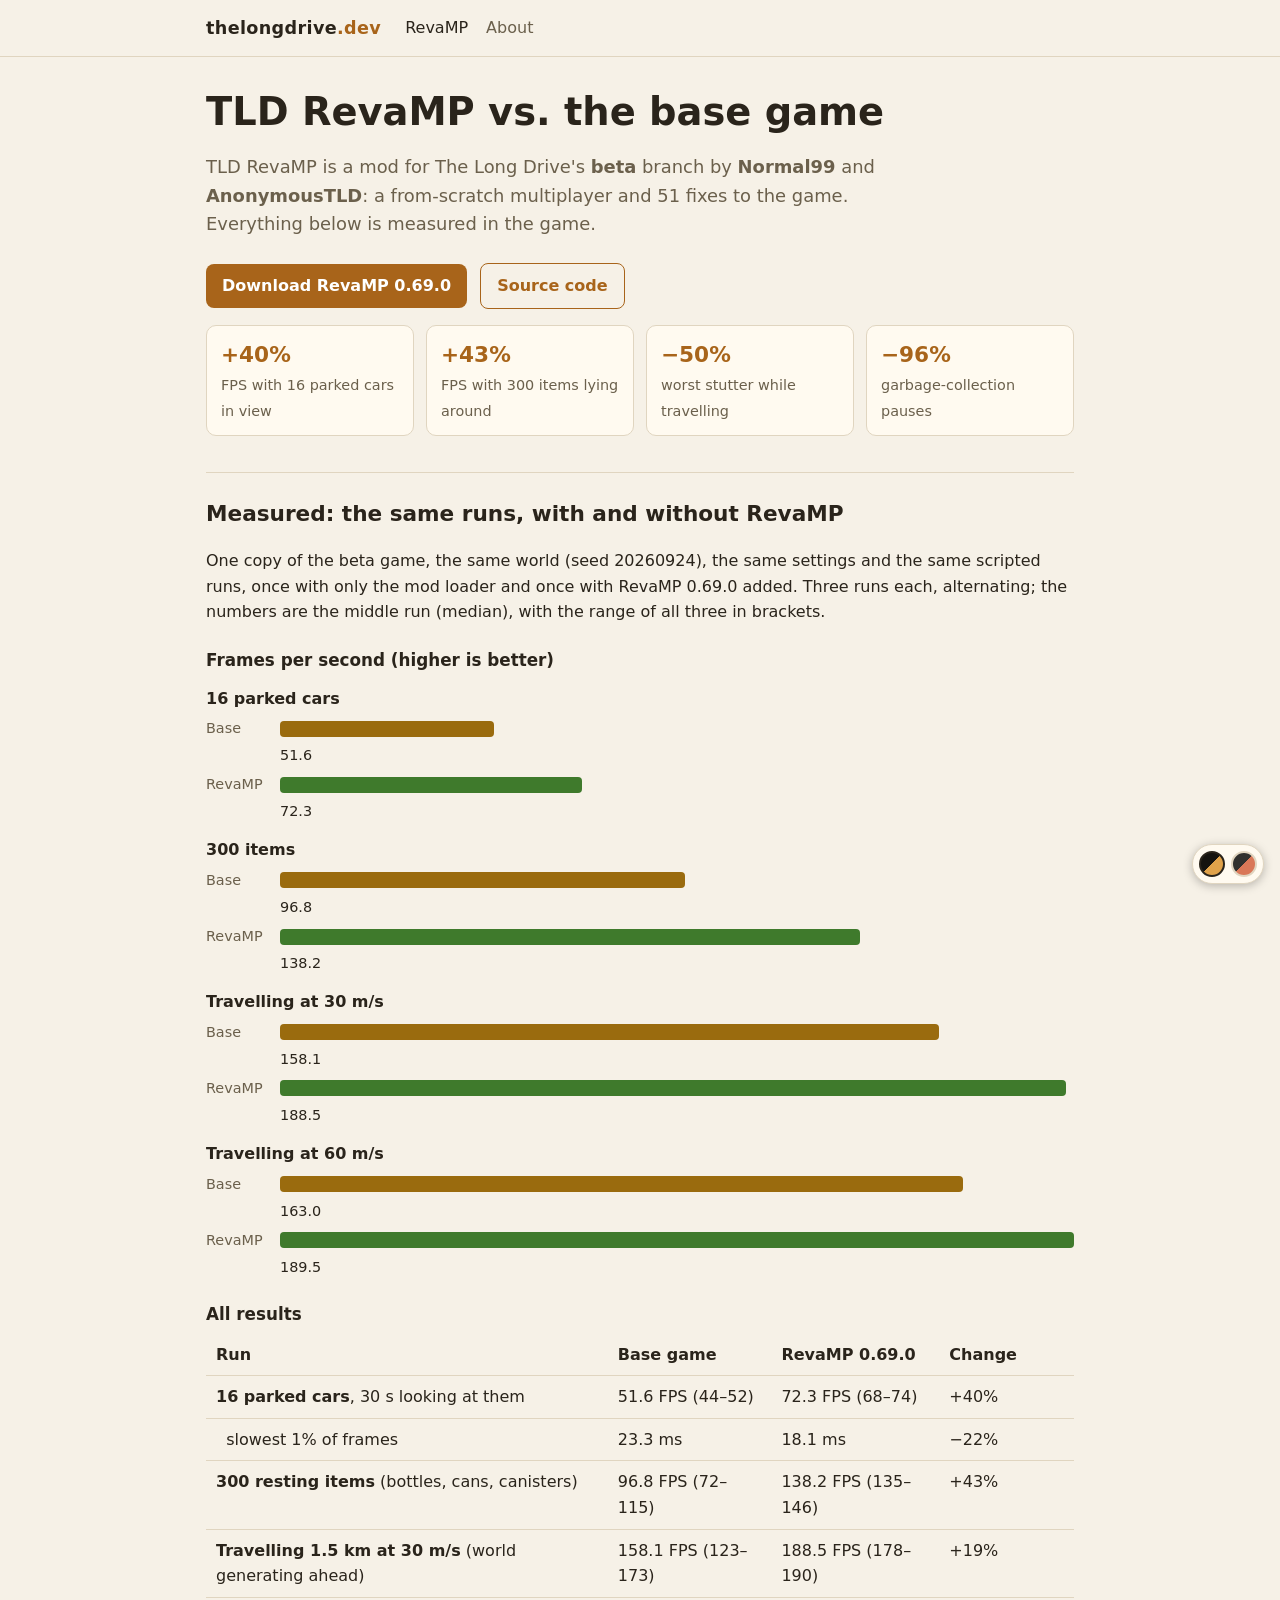
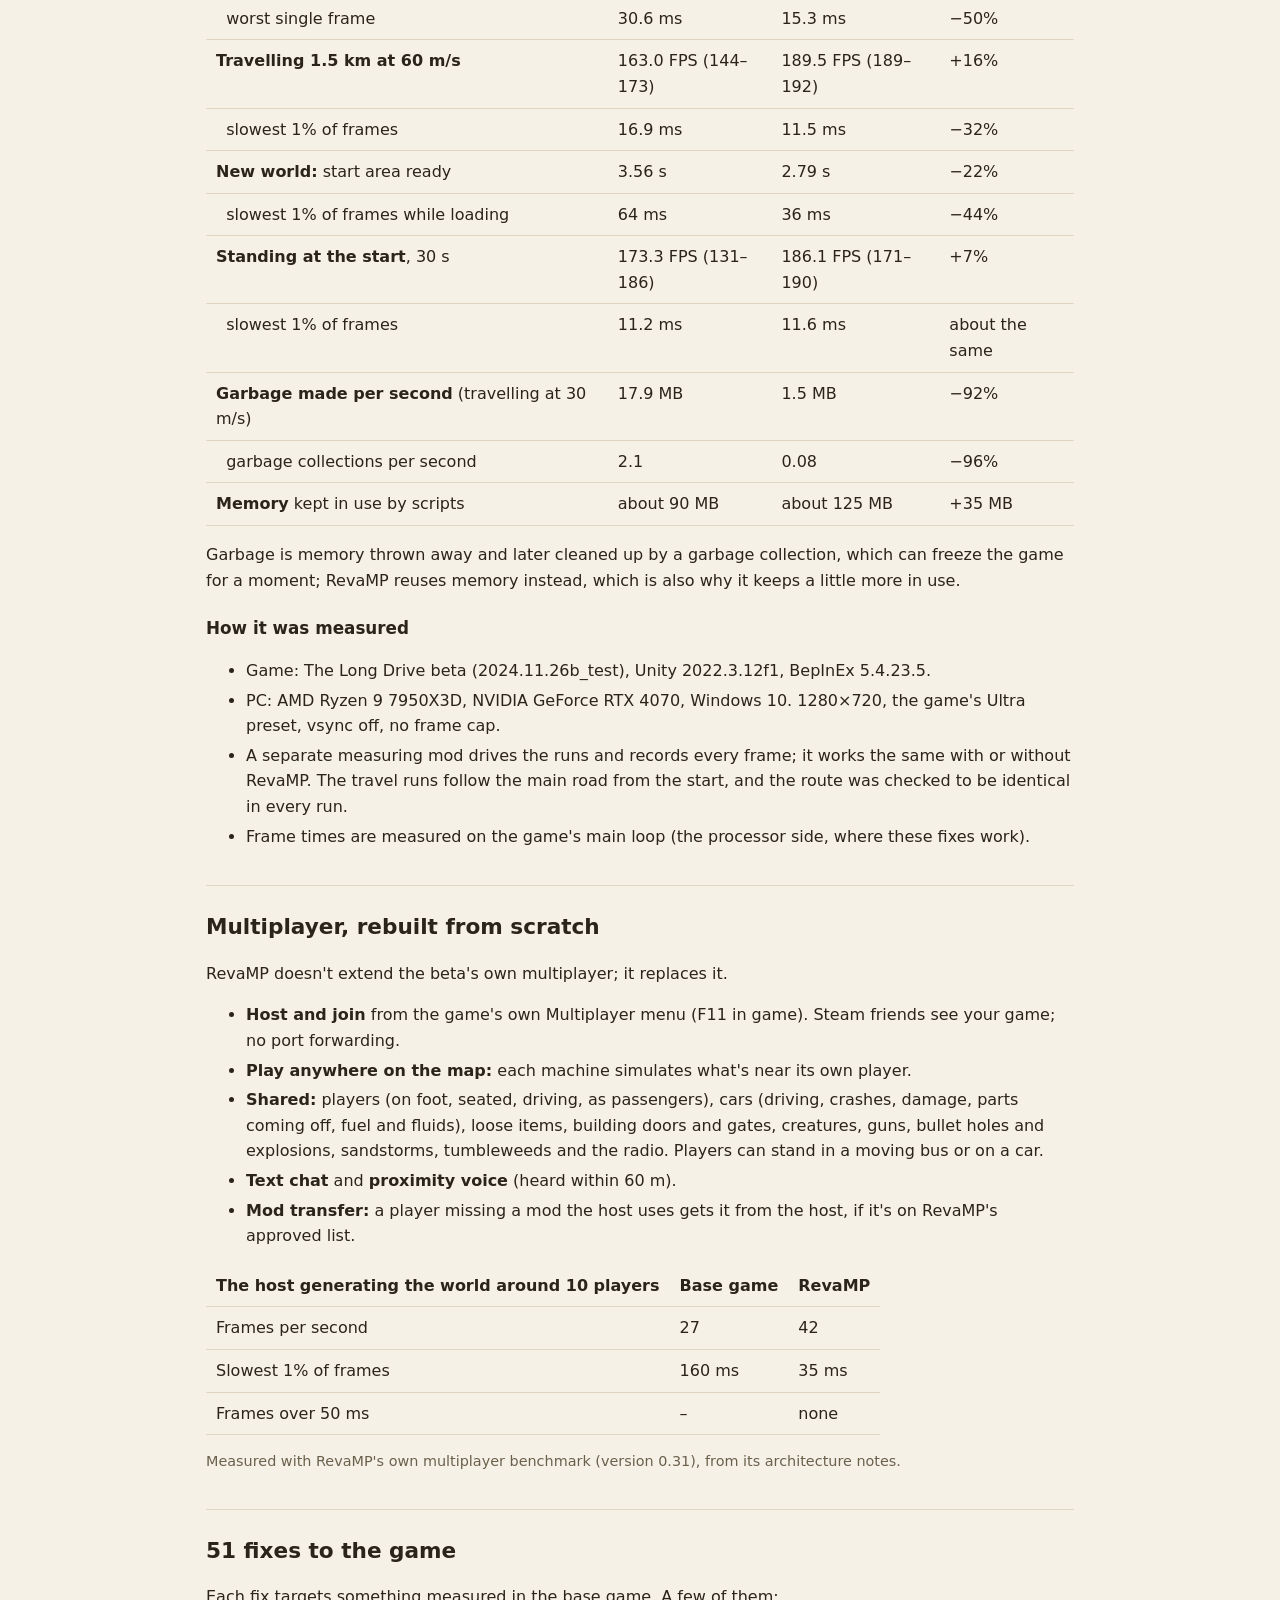
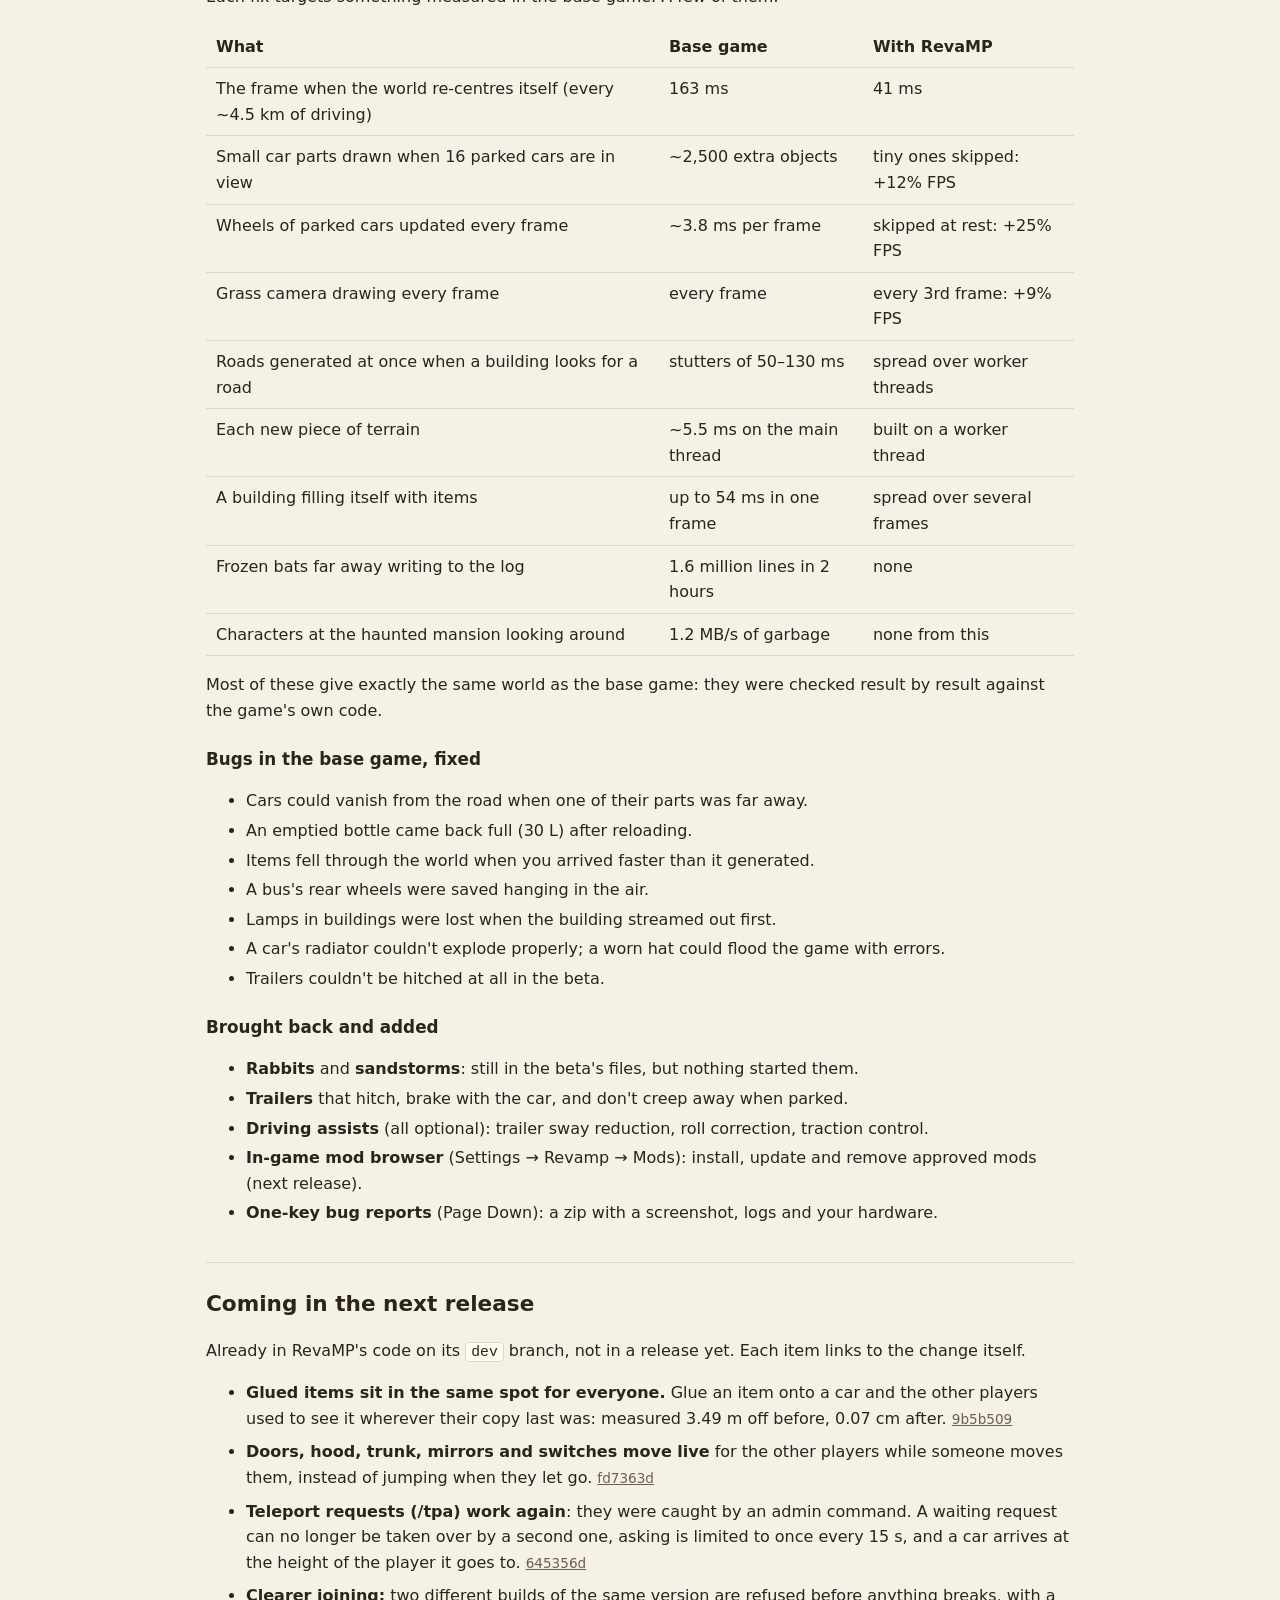
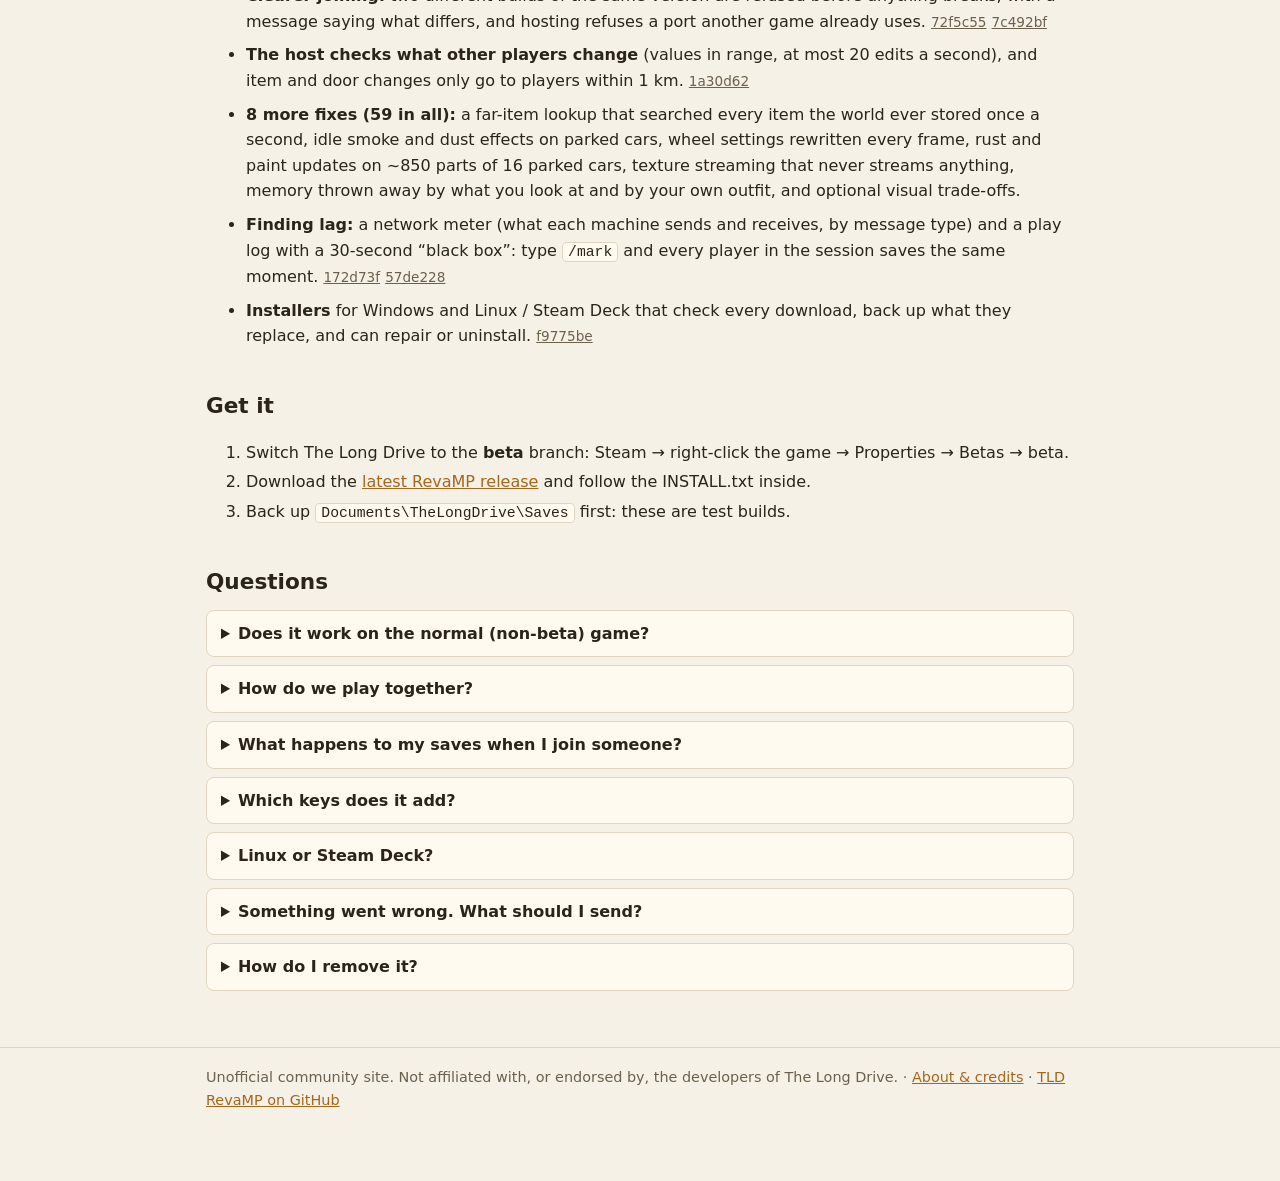
==== commit 6cd8a17f: "Coming in the next release, questions, and a grey theme - Coming in the next release: what is alread" ====
--- a/index.html
+++ b/index.html
@@ -6,6 +6,7 @@
 <title>TLD RevaMP</title>
 <meta name="description" content="TLD RevaMP for The Long Drive (beta): measured against the base game, plus a from-scratch multiplayer and 51 fixes. By Normal99 and AnonymousTLD.">
 <link rel="stylesheet" href="style.css">
+<script src="theme.js"></script>
 </head>
 <body>
 <header class="site"><div class="wrap">
@@ -20,7 +21,7 @@
   <h1>TLD RevaMP vs. the base game</h1>
   <p class="lead">TLD RevaMP is a mod for The Long Drive's <strong>beta</strong> branch by <strong>Normal99</strong> and
   <strong>AnonymousTLD</strong>: a from-scratch multiplayer and 51 fixes to the game. Everything below is measured in the game.</p>
-  <p><a class="button" href="https://github.com/Normal99/TLD-RevaMP/releases">Download RevaMP</a>
+  <p><a class="button" href="https://github.com/Normal99/TLD-RevaMP/releases/latest">Download RevaMP 0.69.0</a>
   <a class="button ghost" href="https://github.com/Normal99/TLD-RevaMP">Source code</a></p>
 
   <div class="stats">
@@ -143,12 +144,92 @@
     </ul>
   </section>
 
+  <section class="work" id="next">
+    <h2>Coming in the next release</h2>
+    <p>Already in RevaMP's code on its <code>dev</code> branch, not in a release yet. Each item links to the change itself.</p>
+    <ul class="coming">
+      <li><strong>Glued items sit in the same spot for everyone.</strong> Glue an item onto a car and the other players
+        used to see it wherever their copy last was: measured 3.49 m off before, 0.07 cm after.
+        <a class="ref" href="https://github.com/Normal99/TLD-RevaMP/commit/9b5b509">9b5b509</a></li>
+      <li><strong>Doors, hood, trunk, mirrors and switches move live</strong> for the other players while someone moves
+        them, instead of jumping when they let go.
+        <a class="ref" href="https://github.com/Normal99/TLD-RevaMP/commit/fd7363d">fd7363d</a></li>
+      <li><strong>Teleport requests (/tpa) work again</strong>: they were caught by an admin command. A waiting request
+        can no longer be taken over by a second one, asking is limited to once every 15 s, and a car arrives at the
+        height of the player it goes to.
+        <a class="ref" href="https://github.com/Normal99/TLD-RevaMP/commit/645356d">645356d</a></li>
+      <li><strong>Clearer joining:</strong> two different builds of the same version are refused before anything breaks,
+        with a message saying what differs, and hosting refuses a port another game already uses.
+        <a class="ref" href="https://github.com/Normal99/TLD-RevaMP/commit/72f5c55">72f5c55</a>
+        <a class="ref" href="https://github.com/Normal99/TLD-RevaMP/commit/7c492bf">7c492bf</a></li>
+      <li><strong>The host checks what other players change</strong> (values in range, at most 20 edits a second), and
+        item and door changes only go to players within 1 km.
+        <a class="ref" href="https://github.com/Normal99/TLD-RevaMP/commit/1a30d62">1a30d62</a></li>
+      <li><strong>8 more fixes (59 in all):</strong> a far-item lookup that searched every item the world ever stored once
+        a second, idle smoke and dust effects on parked cars, wheel settings rewritten every frame, rust and paint
+        updates on ~850 parts of 16 parked cars, texture streaming that never streams anything, memory thrown away by
+        what you look at and by your own outfit, and optional visual trade-offs.</li>
+      <li><strong>Finding lag:</strong> a network meter (what each machine sends and receives, by message type) and a
+        play log with a 30-second &ldquo;black box&rdquo;: type <code>/mark</code> and every player in the session saves
+        the same moment.
+        <a class="ref" href="https://github.com/Normal99/TLD-RevaMP/commit/172d73f">172d73f</a>
+        <a class="ref" href="https://github.com/Normal99/TLD-RevaMP/commit/57de228">57de228</a></li>
+      <li><strong>Installers</strong> for Windows and Linux / Steam Deck that check every download, back up what they
+        replace, and can repair or uninstall.
+        <a class="ref" href="https://github.com/Normal99/TLD-RevaMP/commit/f9775be">f9775be</a></li>
+    </ul>
+  </section>
+
   <h2>Get it</h2>
   <ol>
     <li>Switch The Long Drive to the <strong>beta</strong> branch: Steam &rarr; right-click the game &rarr; Properties &rarr; Betas &rarr; beta.</li>
-    <li>Download the latest <a href="https://github.com/Normal99/TLD-RevaMP/releases">RevaMP release</a> and follow the INSTALL.txt inside.</li>
+    <li>Download the <a href="https://github.com/Normal99/TLD-RevaMP/releases/latest">latest RevaMP release</a> and follow the INSTALL.txt inside.</li>
     <li>Back up <code>Documents\TheLongDrive\Saves</code> first: these are test builds.</li>
   </ol>
+
+  <h2 id="questions">Questions</h2>
+  <details>
+    <summary>Does it work on the normal (non-beta) game?</summary>
+    <p>No. The beta is a different version of the game underneath: of the 1,203 parts of the game's code RevaMP uses,
+    425 don't exist in the normal version, among them the world generator, the save format and the multiplayer layer.
+    RevaMP is built for the beta only.</p>
+  </details>
+  <details>
+    <summary>How do we play together?</summary>
+    <p>One player loads or starts a world and presses <strong>Host</strong> in the Multiplayer menu (F11, or the game's own
+    Multiplayer button). Steam friends then see the game in their Multiplayer menu and press <strong>Join</strong>; a
+    password is optional and no port forwarding is needed. Everyone needs exactly the same RevaMP version: the game
+    refuses a mismatch and says why.</p>
+  </details>
+  <details>
+    <summary>What happens to my saves when I join someone?</summary>
+    <p>Nothing. The host's machine owns the world and its save; joining loads the host's world and never touches your
+    own saves.</p>
+  </details>
+  <details>
+    <summary>Which keys does it add?</summary>
+    <p><strong>F11</strong> Multiplayer menu, <strong>Page Up</strong> performance overlay, <strong>Page Down</strong> bug
+    report, and the game's <strong>Voice chat</strong> key (K if it isn't bound) to talk. None of them is a key the
+    game itself uses; they can be changed in <code>BepInEx\config\tldrevamp.core.cfg</code>.</p>
+  </details>
+  <details>
+    <summary>Linux or Steam Deck?</summary>
+    <p>Install it the same way, then set the game's launch options in Steam (Properties &rarr; General) to
+    <code>WINEDLLOVERRIDES="winhttp=n,b" %command%</code>.</p>
+  </details>
+  <details>
+    <summary>Something went wrong. What should I send?</summary>
+    <p>Press <strong>Page Down</strong> right when it happens (it takes a screenshot), and once more after playing. Each
+    press writes a zip to <code>BepInEx\tldrevamp-feedback</code> with the screenshot, the logs, the session's
+    timings and your hardware. Attach it to an issue on
+    <a href="https://github.com/Normal99/TLD-RevaMP/issues">RevaMP's GitHub</a>. Logs can include your Steam name and
+    Windows user folder.</p>
+  </details>
+  <details>
+    <summary>How do I remove it?</summary>
+    <p>Delete <code>winhttp.dll</code>, <code>doorstop_config.ini</code>, <code>.doorstop_version</code>,
+    <code>changelog.txt</code> and the <code>BepInEx</code> folder from the game folder.</p>
+  </details>
 </div></main>
 
 <footer class="site"><div class="wrap">
--- a/style.css
+++ b/style.css
@@ -14,6 +14,17 @@
   :root:not([data-theme="dark"]) {
     --bg: #f6f1e7; --panel: #fffaf0; --line: #e0d5c0; --text: #2a241b; --muted: #6b604c;
     --accent: #a8641a; --accent-ink: #fff; --ok: #3f7a2c; --warn: #9a6b0e;
+  }
+}
+/* Grey theme (picked in the corner, theme.js): the neutral greys of Claude's interface. */
+:root[data-palette="grey"] {
+  --bg: #262624; --panel: #30302e; --line: #44433f; --text: #f0efea; --muted: #a9a79f;
+  --accent: #d97757; --accent-ink: #1b1a19; --ok: #8fb98a; --warn: #c9a45c;
+}
+@media (prefers-color-scheme: light) {
+  :root[data-palette="grey"]:not([data-theme="dark"]) {
+    --bg: #faf9f5; --panel: #ffffff; --line: #e2e0d8; --text: #1f1e1d; --muted: #6b6a64;
+    --accent: #ad502d; --accent-ink: #ffffff; --ok: #3f7a3a; --warn: #9a6b0e;
   }
 }
 * { box-sizing: border-box; }
@@ -54,7 +65,7 @@
 th, td { text-align: left; padding: 8px 10px; border-bottom: 1px solid var(--line); vertical-align: top; }
 .note { border-left: 3px solid var(--accent); background: var(--panel); padding: 10px 14px; border-radius: 0 8px 8px 0; }
 footer.site { border-top: 1px solid var(--line); color: var(--muted); font-size: .9rem; }
-footer.site .wrap { padding-top: 18px; padding-bottom: 28px; }
+footer.site .wrap { padding-top: 18px; padding-bottom: 72px; }   /* room for the theme picker */
 
 .work { border-top: 1px solid var(--line); margin-top: 36px; padding-top: 8px; }
 .work h2 { margin-top: 16px; }
@@ -81,3 +92,20 @@
 .bars-pair .bar-group { margin: 10px 0 14px; }
 .bar-title { display: block; font-weight: 600; margin-bottom: 2px; }
 p.small { color: var(--muted); font-size: .9rem; }
+
+.coming li { margin: 8px 0; }
+.coming .ref { color: var(--muted); font-size: .85rem; white-space: nowrap; }
+details { background: var(--panel); border: 1px solid var(--line); border-radius: 8px; padding: 0 14px; margin: 8px 0; }
+details > summary { cursor: pointer; padding: 10px 0; font-weight: 600; }
+details[open] > summary { border-bottom: 1px solid var(--line); margin-bottom: 8px; }
+details > :last-child { margin-bottom: 12px; }
+
+.palette-picker {
+  position: fixed; right: 16px; bottom: 16px; z-index: 10; display: flex; gap: 6px; padding: 6px;
+  background: var(--panel); border: 1px solid var(--line); border-radius: 99px; box-shadow: 0 2px 10px rgba(0, 0, 0, .25);
+}
+.swatch { width: 26px; height: 26px; padding: 0; border-radius: 50%; cursor: pointer; border: 2px solid var(--line); }
+.swatch[aria-pressed="true"] { border-color: var(--text); }
+.swatch:focus-visible { outline: 2px solid var(--accent); outline-offset: 2px; }
+.swatch-brown { background: linear-gradient(135deg, #15130f 50%, #e0a24a 50%); }
+.swatch-grey { background: linear-gradient(135deg, #30302e 50%, #d97757 50%); }
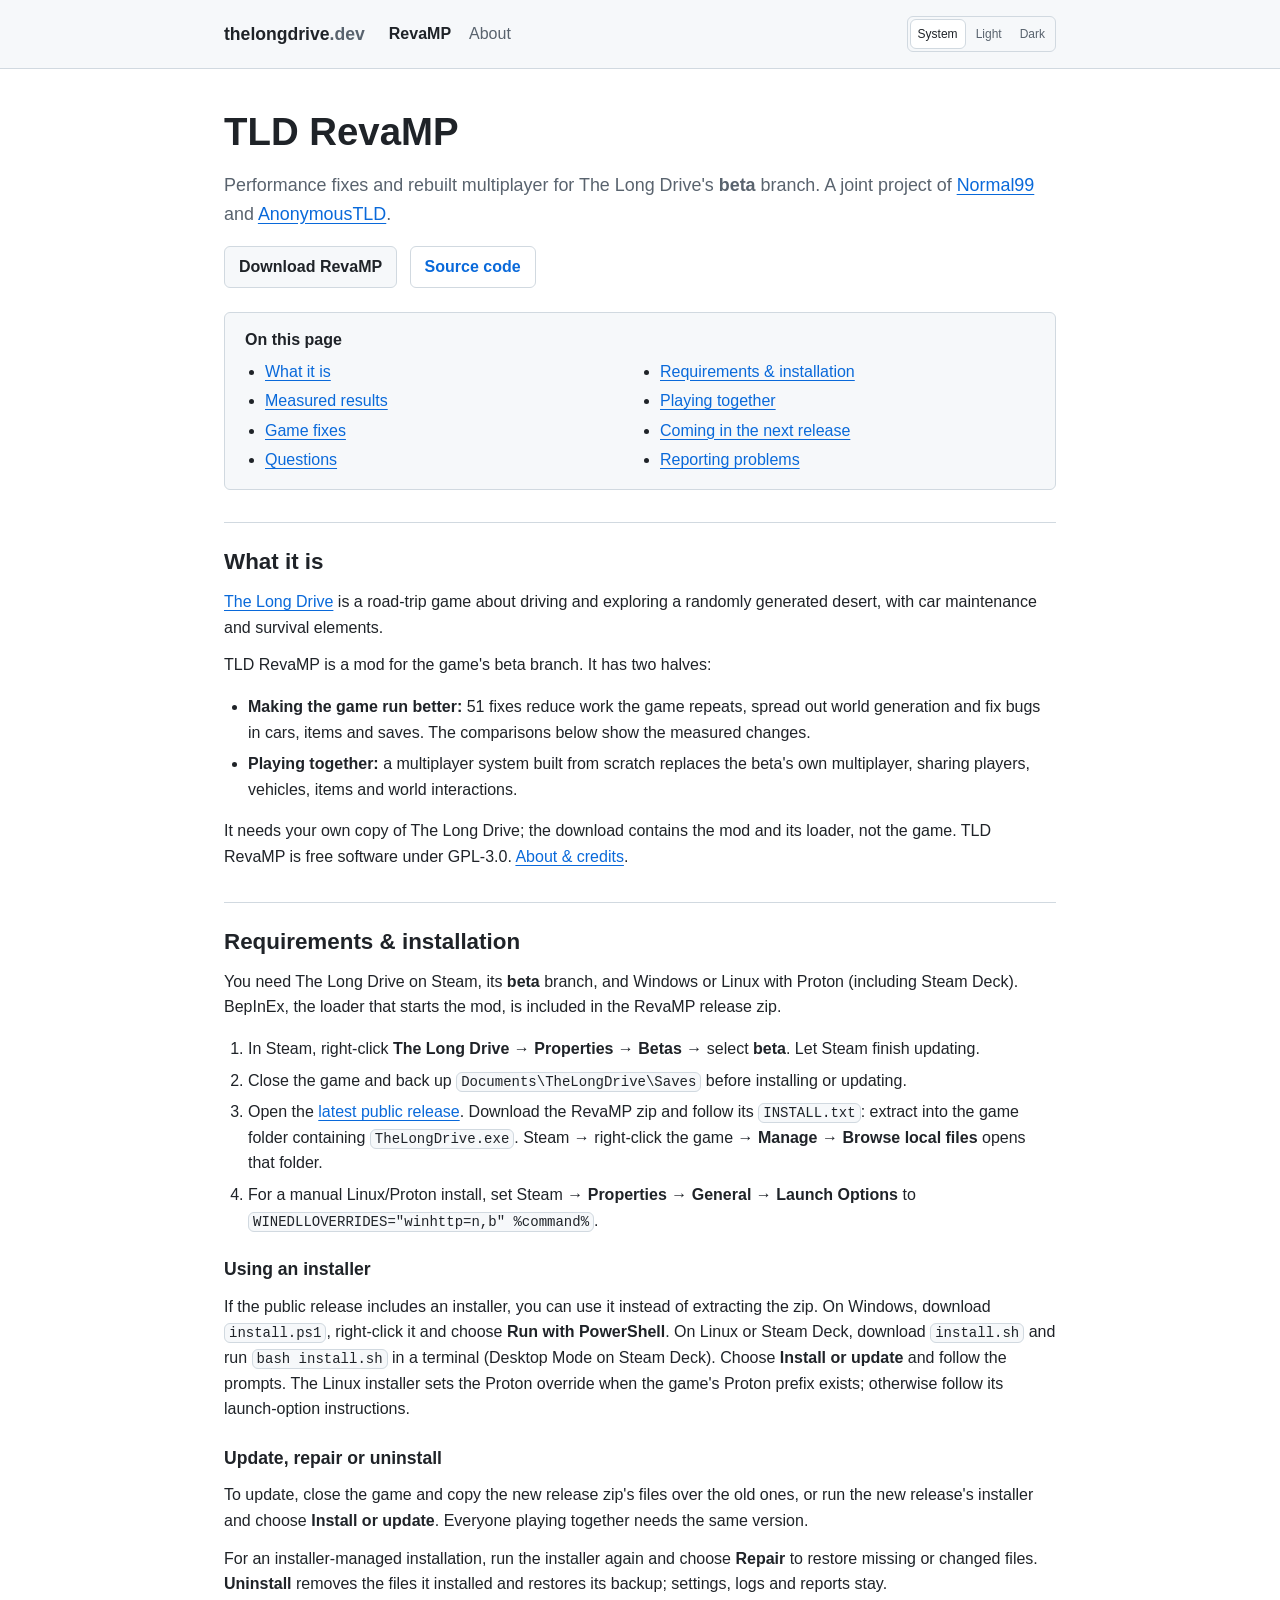
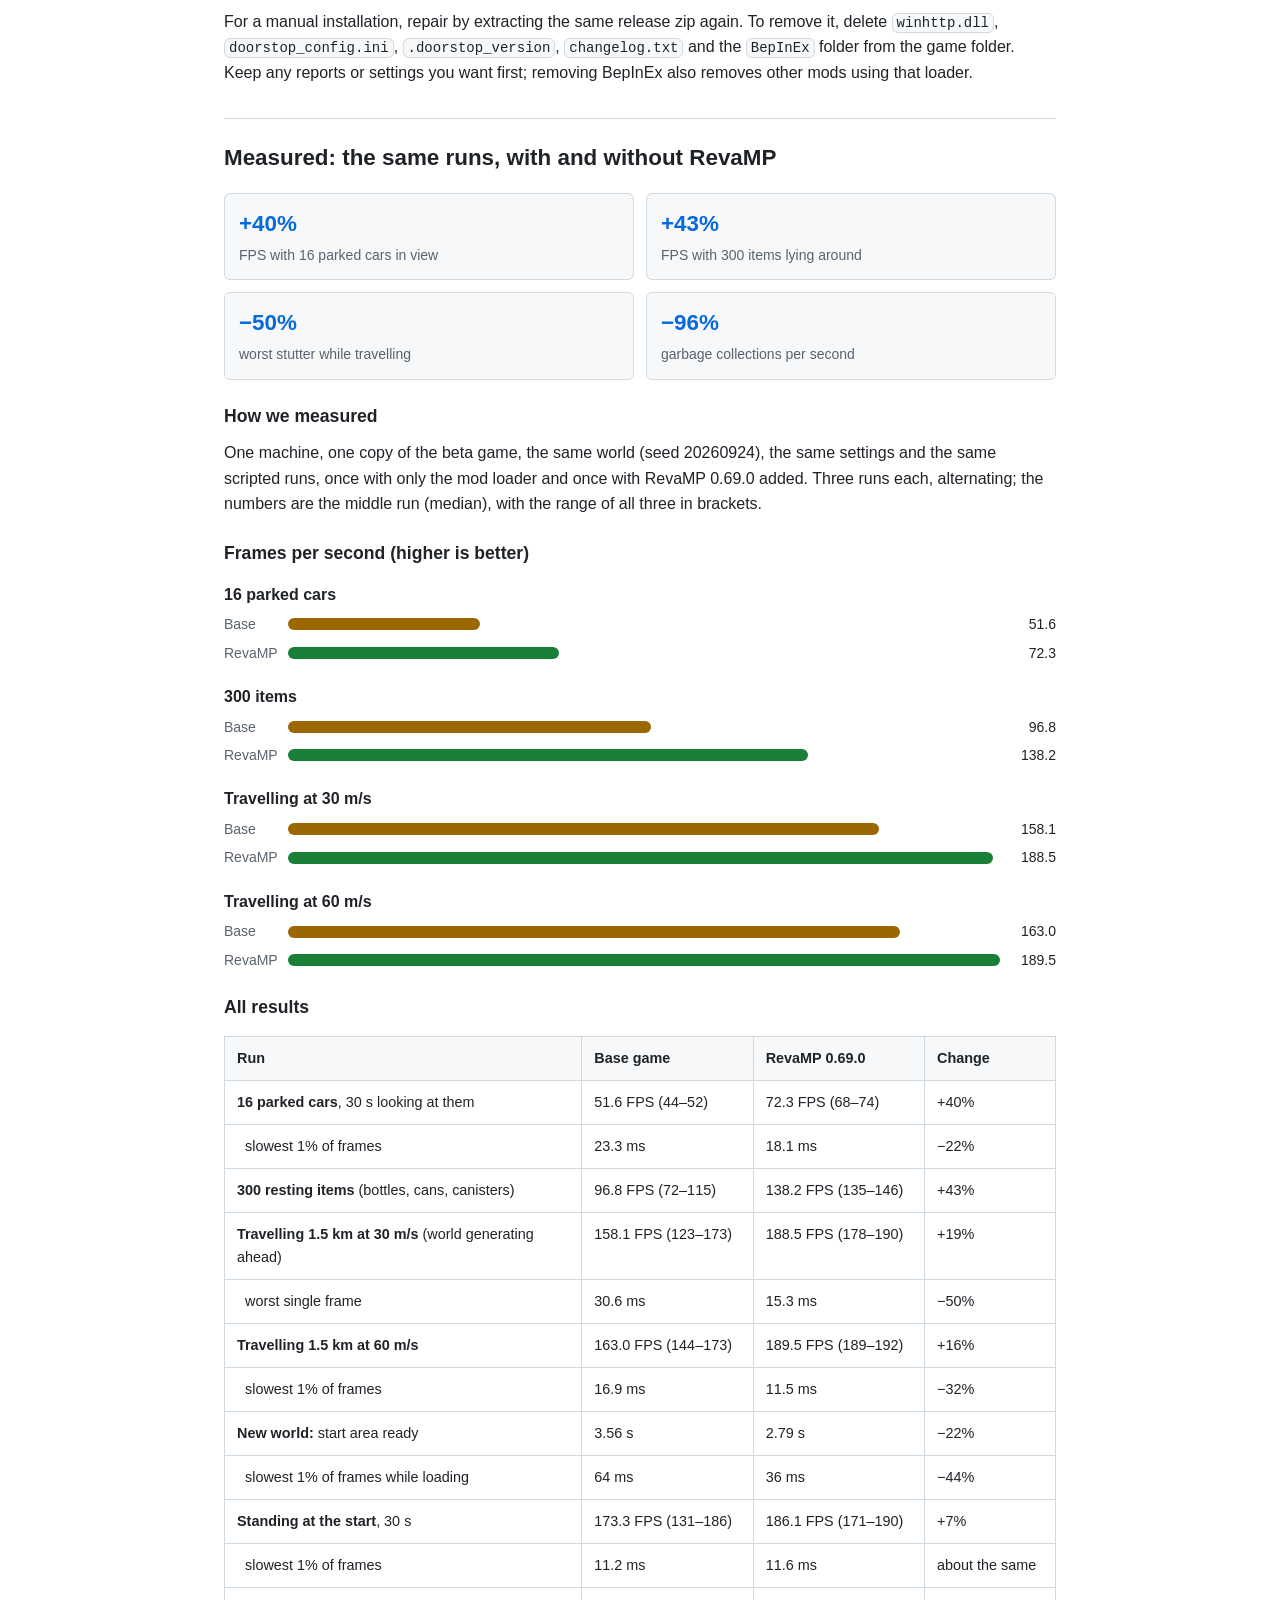
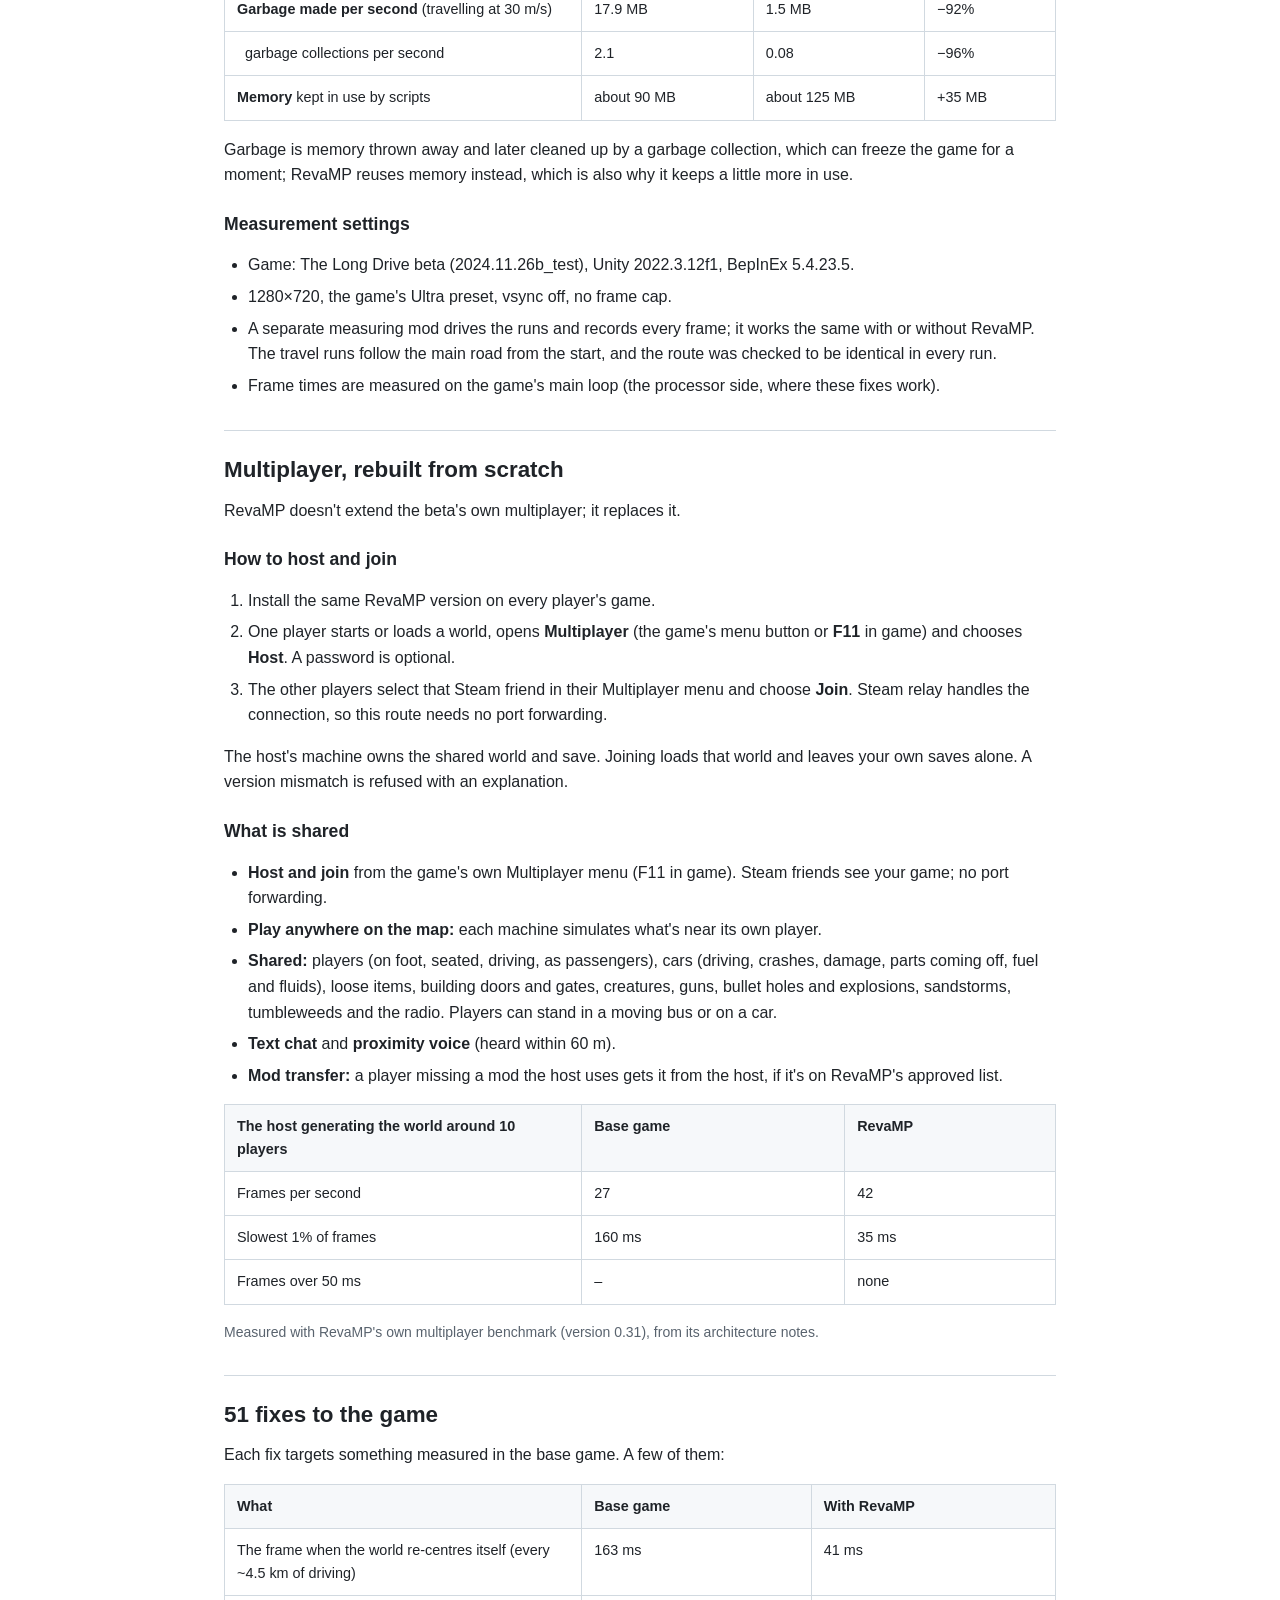
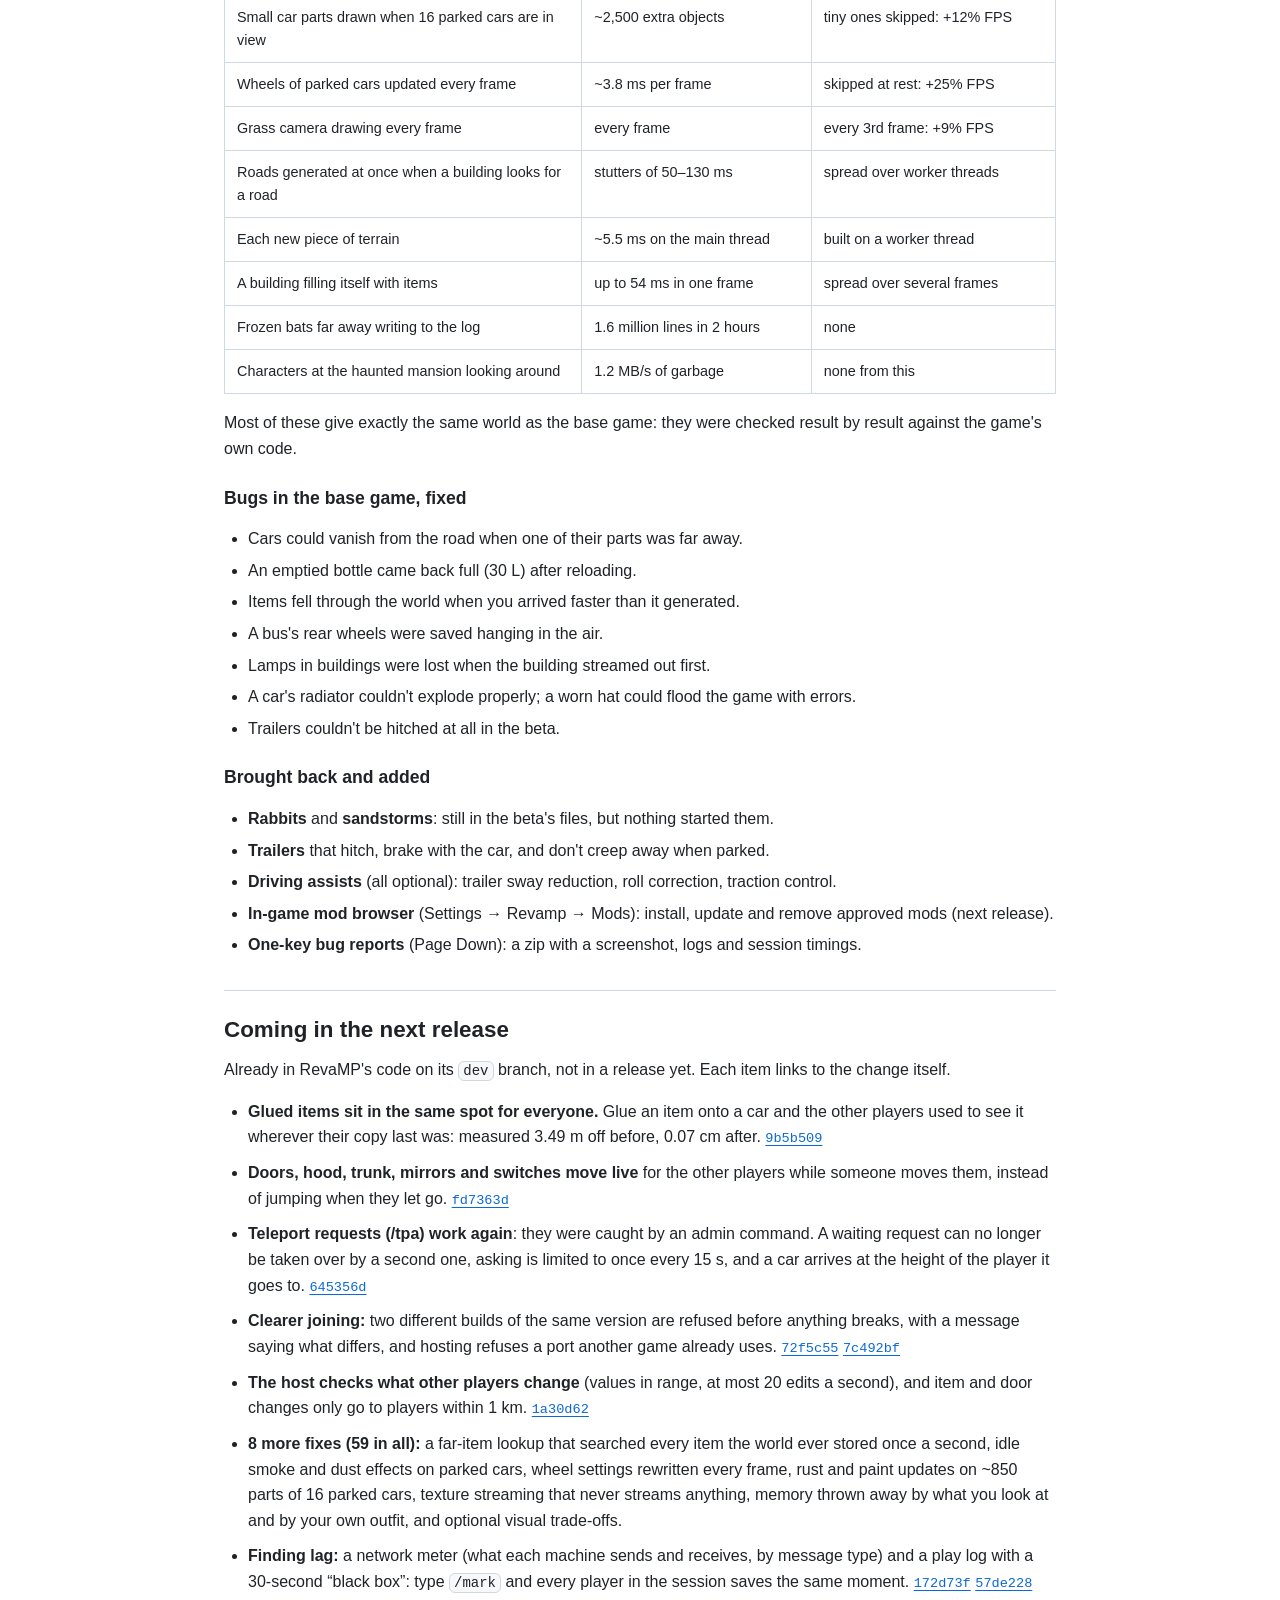
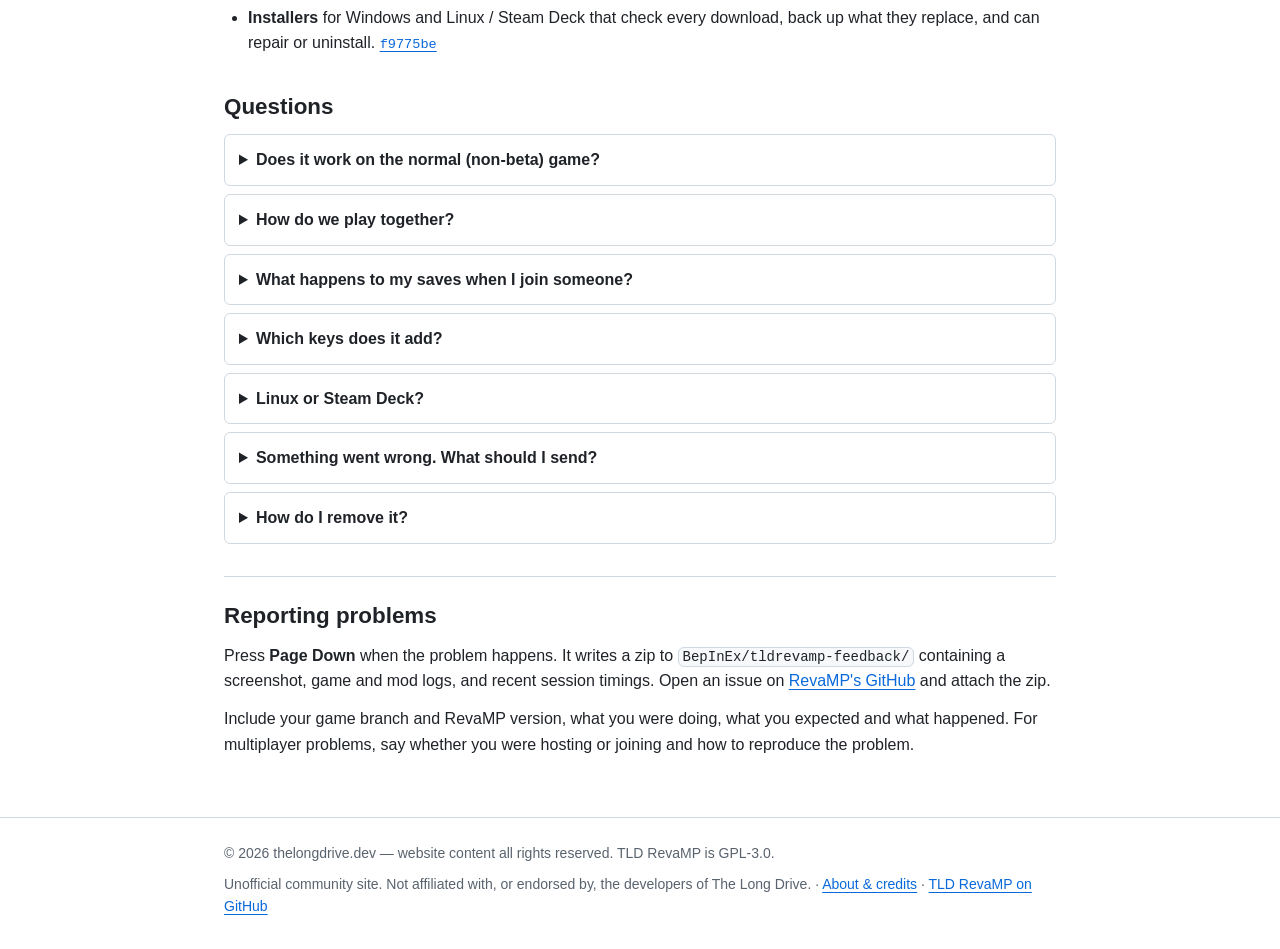
==== commit c3f1e7fd: "GitHub-style colours, more context, all rights reserved One clean light/dark look following the syst" ====
--- a/index.html
+++ b/index.html
@@ -1,39 +1,105 @@
-﻿<!doctype html>
+<!doctype html>
 <html lang="en">
 <head>
 <meta charset="utf-8">
 <meta name="viewport" content="width=device-width, initial-scale=1">
-<title>TLD RevaMP</title>
-<meta name="description" content="TLD RevaMP for The Long Drive (beta): measured against the base game, plus a from-scratch multiplayer and 51 fixes. By Normal99 and AnonymousTLD.">
-<link rel="stylesheet" href="style.css">
-<script src="theme.js"></script>
+<title>TLD RevaMP — The Long Drive performance &amp; multiplayer mod</title>
+<meta name="description" content="TLD RevaMP by Normal99 and AnonymousTLD: performance fixes and rebuilt multiplayer for The Long Drive beta. Installation, playing together, measured results and help.">
+<link rel="stylesheet" href="/style.css">
+<script src="/theme.js"></script>
 </head>
 <body>
+<a class="skip-link" href="#main">Skip to content</a>
 <header class="site"><div class="wrap">
-  <a class="brand" href="./">thelongdrive<span>.dev</span></a>
+  <a class="brand" href="/">thelongdrive<span>.dev</span></a>
   <nav class="main">
-    <a href="./" aria-current="page">RevaMP</a>
-    <a href="about.html">About</a>
+    <a href="/" aria-current="page">RevaMP</a>
+    <a href="/about.html">About</a>
   </nav>
 </div></header>
 
-<main><div class="wrap">
-  <h1>TLD RevaMP vs. the base game</h1>
-  <p class="lead">TLD RevaMP is a mod for The Long Drive's <strong>beta</strong> branch by <strong>Normal99</strong> and
-  <strong>AnonymousTLD</strong>: a from-scratch multiplayer and 51 fixes to the game. Everything below is measured in the game.</p>
-  <p><a class="button" href="https://github.com/Normal99/TLD-RevaMP/releases/latest">Download RevaMP 0.69.0</a>
+<main id="main"><div class="wrap">
+  <h1>TLD RevaMP</h1>
+  <p class="lead">Performance fixes and rebuilt multiplayer for The Long Drive's <strong>beta</strong> branch.
+  A joint project of <a href="https://github.com/Normal99">Normal99</a> and
+  <a href="https://github.com/AnonymousTLD">AnonymousTLD</a>.</p>
+  <p><a class="button" href="https://github.com/Normal99/TLD-RevaMP/releases/latest">Download RevaMP</a>
   <a class="button ghost" href="https://github.com/Normal99/TLD-RevaMP">Source code</a></p>
 
-  <div class="stats">
-    <div class="stat"><b>+40%</b><span>FPS with 16 parked cars in view</span></div>
-    <div class="stat"><b>+43%</b><span>FPS with 300 items lying around</span></div>
-    <div class="stat"><b>&minus;50%</b><span>worst stutter while travelling</span></div>
-    <div class="stat"><b>&minus;96%</b><span>garbage-collection pauses</span></div>
-  </div>
+  <nav class="toc" aria-labelledby="contents-title">
+    <h2 id="contents-title">On this page</h2>
+    <ul>
+      <li><a href="#overview">What it is</a></li>
+      <li><a href="#install">Requirements &amp; installation</a></li>
+      <li><a href="#benchmark">Measured results</a></li>
+      <li><a href="#multiplayer">Playing together</a></li>
+      <li><a href="#fixes">Game fixes</a></li>
+      <li><a href="#next">Coming in the next release</a></li>
+      <li><a href="#questions">Questions</a></li>
+      <li><a href="#reporting">Reporting problems</a></li>
+    </ul>
+  </nav>
+
+  <section class="work" id="overview">
+    <h2>What it is</h2>
+    <p><a href="https://store.steampowered.com/app/1017180/The_Long_Drive/">The Long Drive</a> is a road-trip game
+    about driving and exploring a randomly generated desert, with car maintenance and survival elements.</p>
+    <p>TLD RevaMP is a mod for the game's beta branch. It has two halves:</p>
+    <ul>
+      <li><strong>Making the game run better:</strong> 51 fixes reduce work the game repeats, spread out world
+        generation and fix bugs in cars, items and saves. The comparisons below show the measured changes.</li>
+      <li><strong>Playing together:</strong> a multiplayer system built from scratch replaces the beta's own
+        multiplayer, sharing players, vehicles, items and world interactions.</li>
+    </ul>
+    <p>It needs your own copy of The Long Drive; the download contains the mod and its loader, not the game.
+    TLD RevaMP is free software under GPL-3.0. <a href="/about.html">About &amp; credits</a>.</p>
+  </section>
+
+  <section class="work" id="install">
+    <h2>Requirements &amp; installation</h2>
+    <p>You need The Long Drive on Steam, its <strong>beta</strong> branch, and Windows or Linux with Proton
+    (including Steam Deck). BepInEx, the loader that starts the mod, is included in the RevaMP release zip.</p>
+    <ol>
+      <li>In Steam, right-click <strong>The Long Drive</strong> &rarr; <strong>Properties</strong> &rarr;
+        <strong>Betas</strong> &rarr; select <strong>beta</strong>. Let Steam finish updating.</li>
+      <li>Close the game and back up <code>Documents\TheLongDrive\Saves</code> before installing or updating.</li>
+      <li>Open the <a href="https://github.com/Normal99/TLD-RevaMP/releases/latest">latest public release</a>.
+        Download the RevaMP zip and follow its <code>INSTALL.txt</code>: extract into the game folder containing
+        <code>TheLongDrive.exe</code>. Steam &rarr; right-click the game &rarr; <strong>Manage</strong> &rarr;
+        <strong>Browse local files</strong> opens that folder.</li>
+      <li>For a manual Linux/Proton install, set Steam &rarr; <strong>Properties</strong> &rarr;
+        <strong>General</strong> &rarr; <strong>Launch Options</strong> to
+        <code>WINEDLLOVERRIDES="winhttp=n,b" %command%</code>.</li>
+    </ol>
+    <h3>Using an installer</h3>
+    <p>If the public release includes an installer, you can use it instead of extracting the zip.
+    On Windows, download <code>install.ps1</code>, right-click it and choose <strong>Run with PowerShell</strong>.
+    On Linux or Steam Deck, download <code>install.sh</code> and run <code>bash install.sh</code> in a terminal
+    (Desktop Mode on Steam Deck). Choose <strong>Install or update</strong> and follow the prompts.
+    The Linux installer sets the Proton override when the game's Proton prefix exists; otherwise follow its
+    launch-option instructions.</p>
+    <h3>Update, repair or uninstall</h3>
+    <p>To update, close the game and copy the new release zip's files over the old ones, or run the new release's
+    installer and choose <strong>Install or update</strong>. Everyone playing together needs the same version.</p>
+    <p>For an installer-managed installation, run the installer again and choose <strong>Repair</strong> to restore
+    missing or changed files. <strong>Uninstall</strong> removes the files it installed and restores its backup;
+    settings, logs and reports stay.</p>
+    <p>For a manual installation, repair by extracting the same release zip again. To remove it, delete
+    <code>winhttp.dll</code>, <code>doorstop_config.ini</code>, <code>.doorstop_version</code>,
+    <code>changelog.txt</code> and the <code>BepInEx</code> folder from the game folder.
+    Keep any reports or settings you want first; removing BepInEx also removes other mods using that loader.</p>
+  </section>
 
   <section class="work" id="benchmark">
     <h2>Measured: the same runs, with and without RevaMP</h2>
-    <p>One copy of the beta game, the same world (seed 20260924), the same settings and the same scripted runs, once
+    <div class="stats">
+      <div class="stat"><b>+40%</b><span>FPS with 16 parked cars in view</span></div>
+      <div class="stat"><b>+43%</b><span>FPS with 300 items lying around</span></div>
+      <div class="stat"><b>&minus;50%</b><span>worst stutter while travelling</span></div>
+      <div class="stat"><b>&minus;96%</b><span>garbage collections per second</span></div>
+    </div>
+    <h3 id="measurement">How we measured</h3>
+    <p>One machine, one copy of the beta game, the same world (seed 20260924), the same settings and the same scripted runs, once
     with only the mod loader and once with RevaMP 0.69.0 added. Three runs each, alternating; the numbers are the
     middle run (median), with the range of all three in brackets.</p>
 
@@ -55,7 +121,10 @@
 
     <h3>All results</h3>
     <table>
-      <tr><th>Run</th><th>Base game</th><th>RevaMP 0.69.0</th><th>Change</th></tr>
+      <thead>
+      <tr><th scope="col">Run</th><th scope="col">Base game</th><th scope="col">RevaMP 0.69.0</th><th scope="col">Change</th></tr>
+      </thead>
+      <tbody>
       <tr><td><strong>16 parked cars</strong>, 30 s looking at them</td><td>51.6 FPS (44&ndash;52)</td><td>72.3 FPS (68&ndash;74)</td><td>+40%</td></tr>
       <tr><td>&nbsp;&nbsp;slowest 1% of frames</td><td>23.3 ms</td><td>18.1 ms</td><td>&minus;22%</td></tr>
       <tr><td><strong>300 resting items</strong> (bottles, cans, canisters)</td><td>96.8 FPS (72&ndash;115)</td><td>138.2 FPS (135&ndash;146)</td><td>+43%</td></tr>
@@ -70,14 +139,15 @@
       <tr><td><strong>Garbage made per second</strong> (travelling at 30 m/s)</td><td>17.9 MB</td><td>1.5 MB</td><td>&minus;92%</td></tr>
       <tr><td>&nbsp;&nbsp;garbage collections per second</td><td>2.1</td><td>0.08</td><td>&minus;96%</td></tr>
       <tr><td><strong>Memory</strong> kept in use by scripts</td><td>about 90 MB</td><td>about 125 MB</td><td>+35 MB</td></tr>
+      </tbody>
     </table>
     <p>Garbage is memory thrown away and later cleaned up by a garbage collection, which can freeze the game for a
     moment; RevaMP reuses memory instead, which is also why it keeps a little more in use.</p>
 
-    <h3>How it was measured</h3>
+    <h3>Measurement settings</h3>
     <ul>
       <li>Game: The Long Drive beta (2024.11.26b_test), Unity 2022.3.12f1, BepInEx 5.4.23.5.</li>
-      <li>PC: AMD Ryzen 9 7950X3D, NVIDIA GeForce RTX 4070, Windows 10. 1280&times;720, the game's Ultra preset, vsync off, no frame cap.</li>
+      <li>1280&times;720, the game's Ultra preset, vsync off, no frame cap.</li>
       <li>A separate measuring mod drives the runs and records every frame; it works the same with or without RevaMP.
         The travel runs follow the main road from the start, and the route was checked to be identical in every run.</li>
       <li>Frame times are measured on the game's main loop (the processor side, where these fixes work).</li>
@@ -87,6 +157,17 @@
   <section class="work" id="multiplayer">
     <h2>Multiplayer, rebuilt from scratch</h2>
     <p>RevaMP doesn't extend the beta's own multiplayer; it replaces it.</p>
+    <h3>How to host and join</h3>
+    <ol>
+      <li>Install the same RevaMP version on every player's game.</li>
+      <li>One player starts or loads a world, opens <strong>Multiplayer</strong> (the game's menu button or
+        <strong>F11</strong> in game) and chooses <strong>Host</strong>. A password is optional.</li>
+      <li>The other players select that Steam friend in their Multiplayer menu and choose <strong>Join</strong>.
+        Steam relay handles the connection, so this route needs no port forwarding.</li>
+    </ol>
+    <p>The host's machine owns the shared world and save. Joining loads that world and leaves your own saves alone.
+    A version mismatch is refused with an explanation.</p>
+    <h3>What is shared</h3>
     <ul>
       <li><strong>Host and join</strong> from the game's own Multiplayer menu (F11 in game). Steam friends see your game; no port forwarding.</li>
       <li><strong>Play anywhere on the map:</strong> each machine simulates what's near its own player.</li>
@@ -97,10 +178,14 @@
       <li><strong>Mod transfer:</strong> a player missing a mod the host uses gets it from the host, if it's on RevaMP's approved list.</li>
     </ul>
     <table>
-      <tr><th>The host generating the world around 10 players</th><th>Base game</th><th>RevaMP</th></tr>
+      <thead>
+      <tr><th scope="col">The host generating the world around 10 players</th><th scope="col">Base game</th><th scope="col">RevaMP</th></tr>
+      </thead>
+      <tbody>
       <tr><td>Frames per second</td><td>27</td><td>42</td></tr>
       <tr><td>Slowest 1% of frames</td><td>160 ms</td><td>35 ms</td></tr>
       <tr><td>Frames over 50 ms</td><td>&ndash;</td><td>none</td></tr>
+      </tbody>
     </table>
     <p class="small">Measured with RevaMP's own multiplayer benchmark (version 0.31), from its architecture notes.</p>
   </section>
@@ -109,7 +194,10 @@
     <h2>51 fixes to the game</h2>
     <p>Each fix targets something measured in the base game. A few of them:</p>
     <table>
-      <tr><th>What</th><th>Base game</th><th>With RevaMP</th></tr>
+      <thead>
+      <tr><th scope="col">What</th><th scope="col">Base game</th><th scope="col">With RevaMP</th></tr>
+      </thead>
+      <tbody>
       <tr><td>The frame when the world re-centres itself (every ~4.5 km of driving)</td><td>163 ms</td><td>41 ms</td></tr>
       <tr><td>Small car parts drawn when 16 parked cars are in view</td><td>~2,500 extra objects</td><td>tiny ones skipped: +12% FPS</td></tr>
       <tr><td>Wheels of parked cars updated every frame</td><td>~3.8 ms per frame</td><td>skipped at rest: +25% FPS</td></tr>
@@ -119,6 +207,7 @@
       <tr><td>A building filling itself with items</td><td>up to 54 ms in one frame</td><td>spread over several frames</td></tr>
       <tr><td>Frozen bats far away writing to the log</td><td>1.6 million lines in 2 hours</td><td>none</td></tr>
       <tr><td>Characters at the haunted mansion looking around</td><td>1.2 MB/s of garbage</td><td>none from this</td></tr>
+      </tbody>
     </table>
     <p>Most of these give exactly the same world as the base game: they were checked result by result against the
     game's own code.</p>
@@ -140,7 +229,7 @@
       <li><strong>Trailers</strong> that hitch, brake with the car, and don't creep away when parked.</li>
       <li><strong>Driving assists</strong> (all optional): trailer sway reduction, roll correction, traction control.</li>
       <li><strong>In-game mod browser</strong> (Settings &rarr; Revamp &rarr; Mods): install, update and remove approved mods (next release).</li>
-      <li><strong>One-key bug reports</strong> (Page Down): a zip with a screenshot, logs and your hardware.</li>
+      <li><strong>One-key bug reports</strong> (Page Down): a zip with a screenshot, logs and session timings.</li>
     </ul>
   </section>
 
@@ -180,13 +269,6 @@
     </ul>
   </section>
 
-  <h2>Get it</h2>
-  <ol>
-    <li>Switch The Long Drive to the <strong>beta</strong> branch: Steam &rarr; right-click the game &rarr; Properties &rarr; Betas &rarr; beta.</li>
-    <li>Download the <a href="https://github.com/Normal99/TLD-RevaMP/releases/latest">latest RevaMP release</a> and follow the INSTALL.txt inside.</li>
-    <li>Back up <code>Documents\TheLongDrive\Saves</code> first: these are test builds.</li>
-  </ol>
-
   <h2 id="questions">Questions</h2>
   <details>
     <summary>Does it work on the normal (non-beta) game?</summary>
@@ -219,22 +301,30 @@
   </details>
   <details>
     <summary>Something went wrong. What should I send?</summary>
-    <p>Press <strong>Page Down</strong> right when it happens (it takes a screenshot), and once more after playing. Each
-    press writes a zip to <code>BepInEx\tldrevamp-feedback</code> with the screenshot, the logs, the session's
-    timings and your hardware. Attach it to an issue on
-    <a href="https://github.com/Normal99/TLD-RevaMP/issues">RevaMP's GitHub</a>. Logs can include your Steam name and
-    Windows user folder.</p>
+    <p>Press <strong>Page Down</strong> right when it happens and once more after playing, then attach the report zip
+    to <a href="https://github.com/Normal99/TLD-RevaMP/issues">a RevaMP issue</a>.
+    See <a href="#reporting">Reporting problems</a> for the report folder and what to describe.</p>
   </details>
   <details>
     <summary>How do I remove it?</summary>
-    <p>Delete <code>winhttp.dll</code>, <code>doorstop_config.ini</code>, <code>.doorstop_version</code>,
-    <code>changelog.txt</code> and the <code>BepInEx</code> folder from the game folder.</p>
-  </details>
+    <p>Use <strong>Uninstall</strong> if you used the installer, or remove the loader files from a manual installation.
+    See <a href="#install">Update, repair or uninstall</a> for the file list.</p>
+  </details>
+
+  <section class="work" id="reporting">
+    <h2>Reporting problems</h2>
+    <p>Press <strong>Page Down</strong> when the problem happens. It writes a zip to
+    <code>BepInEx/tldrevamp-feedback/</code> containing a screenshot, game and mod logs, and recent session timings.
+    Open an issue on <a href="https://github.com/Normal99/TLD-RevaMP/issues">RevaMP's GitHub</a> and attach the zip.</p>
+    <p>Include your game branch and RevaMP version, what you were doing, what you expected and what happened.
+    For multiplayer problems, say whether you were hosting or joining and how to reproduce the problem.</p>
+  </section>
 </div></main>
 
 <footer class="site"><div class="wrap">
-  Unofficial community site. Not affiliated with, or endorsed by, the developers of The Long Drive.
-  &middot; <a href="about.html">About &amp; credits</a> &middot; <a href="https://github.com/Normal99/TLD-RevaMP">TLD RevaMP on GitHub</a>
+  <p>© 2026 thelongdrive.dev — website content all rights reserved. TLD RevaMP is GPL-3.0.</p>
+  <p>Unofficial community site. Not affiliated with, or endorsed by, the developers of The Long Drive.
+  &middot; <a href="/about.html">About &amp; credits</a> &middot; <a href="https://github.com/Normal99/TLD-RevaMP">TLD RevaMP on GitHub</a></p>
 </div></footer>
 </body>
 </html>
--- a/style.css
+++ b/style.css
@@ -1,111 +1,107 @@
 :root {
-  --bg: #15130f;
-  --panel: #1f1c16;
-  --line: #3a342a;
-  --text: #ece4d4;
-  --muted: #b3a88f;
-  --accent: #e0a24a;
-  --accent-ink: #1a1408;
-  --ok: #8fbf7a;
-  --warn: #d9a441;
-  --maxw: 900px;
+  color-scheme: light;
+  --bg: #ffffff; --panel: #f6f8fa; --text: #1f2328; --muted: #59636e;
+  --line: #d1d9e0; --accent: #0969da; --ok: #1a7f37; --warn: #9a6700;
 }
-@media (prefers-color-scheme: light) {
-  :root:not([data-theme="dark"]) {
-    --bg: #f6f1e7; --panel: #fffaf0; --line: #e0d5c0; --text: #2a241b; --muted: #6b604c;
-    --accent: #a8641a; --accent-ink: #fff; --ok: #3f7a2c; --warn: #9a6b0e;
+@media (prefers-color-scheme: dark) {
+  :root:not([data-theme="light"]) {
+    color-scheme: dark;
+    --bg: #0d1117; --panel: #151b23; --text: #f0f6fc; --muted: #9198a1;
+    --line: #3d444d; --accent: #4493f8; --ok: #3fb950; --warn: #d29922;
   }
 }
-/* Grey theme (picked in the corner, theme.js): the neutral greys of Claude's interface. */
-:root[data-palette="grey"] {
-  --bg: #262624; --panel: #30302e; --line: #44433f; --text: #f0efea; --muted: #a9a79f;
-  --accent: #d97757; --accent-ink: #1b1a19; --ok: #8fb98a; --warn: #c9a45c;
-}
-@media (prefers-color-scheme: light) {
-  :root[data-palette="grey"]:not([data-theme="dark"]) {
-    --bg: #faf9f5; --panel: #ffffff; --line: #e2e0d8; --text: #1f1e1d; --muted: #6b6a64;
-    --accent: #ad502d; --accent-ink: #ffffff; --ok: #3f7a3a; --warn: #9a6b0e;
-  }
+:root[data-theme="dark"] {
+  color-scheme: dark;
+  --bg: #0d1117; --panel: #151b23; --text: #f0f6fc; --muted: #9198a1;
+  --line: #3d444d; --accent: #4493f8; --ok: #3fb950; --warn: #d29922;
 }
 * { box-sizing: border-box; }
-html { -webkit-text-size-adjust: 100%; }
+html { -webkit-text-size-adjust: 100%; scroll-padding-top: 16px; }
 body {
   margin: 0; background: var(--bg); color: var(--text);
-  font: 16px/1.6 system-ui, -apple-system, "Segoe UI", Roboto, sans-serif;
+  font: 16px/1.6 -apple-system, BlinkMacSystemFont, "Segoe UI", "Noto Sans", Helvetica, Arial, sans-serif;
+  overflow-wrap: break-word;
 }
-a { color: var(--accent); }
+a { color: var(--accent); text-underline-offset: 3px; }
 a:hover { text-decoration-thickness: 2px; }
-.wrap { max-width: var(--maxw); margin: 0 auto; padding: 0 16px; }
-header.site { border-bottom: 1px solid var(--line); }
-header.site .wrap { display: flex; flex-wrap: wrap; align-items: center; gap: 8px 24px; padding-top: 14px; padding-bottom: 14px; }
-.brand { font-weight: 700; font-size: 1.1rem; color: var(--text); text-decoration: none; letter-spacing: .02em; }
-.brand span { color: var(--accent); }
+:focus-visible { outline: 2px solid var(--accent); outline-offset: 3px; }
+.wrap { width: 100%; max-width: 864px; margin: 0 auto; padding: 0 16px; }
+header.site { border-bottom: 1px solid var(--line); background: var(--panel); }
+header.site .wrap { display: flex; flex-wrap: wrap; align-items: center; gap: 12px 24px; padding-top: 16px; padding-bottom: 16px; }
+.brand { font-weight: 600; font-size: 1.1rem; color: var(--text); text-decoration: none; }
+.brand span { color: var(--muted); }
 nav.main { display: flex; flex-wrap: wrap; gap: 4px 18px; }
-nav.main a { color: var(--muted); text-decoration: none; }
-nav.main a[aria-current="page"], nav.main a:hover { color: var(--text); }
-main { padding: 32px 0 48px; }
-h1 { font-size: clamp(1.7rem, 4vw, 2.4rem); line-height: 1.2; margin: 0 0 12px; }
-h2 { font-size: 1.35rem; margin: 40px 0 10px; }
-h3 { font-size: 1.05rem; margin: 22px 0 6px; }
-p.lead { font-size: 1.12rem; color: var(--muted); max-width: 60ch; }
-.cards { display: grid; grid-template-columns: repeat(auto-fit, minmax(260px, 1fr)); gap: 16px; margin-top: 24px; }
-.card { background: var(--panel); border: 1px solid var(--line); border-radius: 10px; padding: 18px 20px; }
-.card h3 { margin-top: 0; }
-.tag { display: inline-block; font-size: .78rem; padding: 2px 8px; border-radius: 99px; border: 1px solid var(--line); color: var(--muted); margin-right: 6px; }
-.tag.ok { color: var(--ok); border-color: currentColor; }
-.tag.warn { color: var(--warn); border-color: currentColor; }
-.button { display: inline-block; background: var(--accent); color: var(--accent-ink); padding: 9px 16px; border-radius: 8px; text-decoration: none; font-weight: 600; margin: 6px 8px 0 0; }
-.button.ghost { background: transparent; color: var(--accent); border: 1px solid var(--accent); }
-code, pre { font-family: ui-monospace, "Cascadia Mono", Consolas, monospace; font-size: .92em; }
-code { background: var(--panel); border: 1px solid var(--line); border-radius: 4px; padding: 1px 5px; overflow-wrap: anywhere; }
-pre { background: var(--panel); border: 1px solid var(--line); border-radius: 8px; padding: 12px 14px; overflow-x: auto; }
+nav.main a { color: var(--muted); text-decoration: none; padding: 4px 0; }
+nav.main a[aria-current="page"] { color: var(--text); font-weight: 600; }
+nav.main a:hover { color: var(--accent); text-decoration: underline; }
+.theme-toggle { display: flex; gap: 2px; margin-left: auto; padding: 2px; border: 1px solid var(--line); border-radius: 6px; }
+.theme-toggle button {
+  border: 1px solid transparent; border-radius: 6px; background: transparent; color: var(--muted);
+  font: inherit; font-size: .75rem; line-height: 1.5; padding: 4px 7px; min-height: 30px; cursor: pointer;
+}
+.theme-toggle button:hover { color: var(--text); }
+.theme-toggle button[aria-pressed="true"] { background: var(--bg); color: var(--text); border-color: var(--line); }
+.skip-link { position: absolute; top: 8px; left: 16px; padding: 8px 12px; background: var(--bg); border: 1px solid var(--accent); border-radius: 6px; transform: translateY(-200%); }
+.skip-link:focus { transform: translateY(0); }
+main { padding: 40px 0 48px; }
+h1 { font-size: clamp(1.8rem, 5vw, 2.4rem); line-height: 1.2; margin: 0 0 16px; font-weight: 600; }
+h2 { font-size: 1.4rem; line-height: 1.35; margin: 36px 0 12px; font-weight: 600; }
+h3 { font-size: 1.1rem; line-height: 1.4; margin: 24px 0 8px; font-weight: 600; }
+p { margin: 12px 0; }
+p.lead { font-size: 1.12rem; color: var(--muted); }
+.toc { margin: 24px 0; padding: 16px 20px; background: var(--panel); border: 1px solid var(--line); border-radius: 6px; }
+.toc h2 { font-size: 1rem; margin: 0 0 8px; }
+.toc ul { display: grid; grid-template-columns: repeat(2, minmax(0, 1fr)); gap: 4px 20px; margin: 0; padding-left: 20px; }
+.toc li { margin: 0; }
+.button { display: inline-block; background: var(--panel); color: var(--text); border: 1px solid var(--line); padding: 7px 14px; border-radius: 6px; text-decoration: none; font-weight: 600; margin: 6px 8px 0 0; }
+.button:hover { border-color: var(--accent); color: var(--accent); }
+.button.ghost { background: var(--bg); color: var(--accent); }
+code, pre { font-family: ui-monospace, SFMono-Regular, Consolas, "Liberation Mono", Menlo, monospace; font-size: .875em; }
+code { background: var(--panel); border: 1px solid var(--line); border-radius: 6px; padding: 1px 4px; overflow-wrap: anywhere; }
+pre { white-space: pre-wrap; overflow-wrap: anywhere; background: var(--panel); border: 1px solid var(--line); border-radius: 6px; padding: 12px 14px; }
 pre code { border: 0; padding: 0; background: none; }
-ol li, ul li { margin: 4px 0; }
-table { border-collapse: collapse; width: 100%; display: block; overflow-x: auto; }
-th, td { text-align: left; padding: 8px 10px; border-bottom: 1px solid var(--line); vertical-align: top; }
-.note { border-left: 3px solid var(--accent); background: var(--panel); padding: 10px 14px; border-radius: 0 8px 8px 0; }
-footer.site { border-top: 1px solid var(--line); color: var(--muted); font-size: .9rem; }
-footer.site .wrap { padding-top: 18px; padding-bottom: 72px; }   /* room for the theme picker */
-
-.work { border-top: 1px solid var(--line); margin-top: 36px; padding-top: 8px; }
+ol, ul { padding-left: 24px; }
+ol li, ul li { margin: 6px 0; }
+table { border-collapse: collapse; width: 100%; margin: 16px 0; border: 1px solid var(--line); font-size: .9rem; }
+caption { text-align: left; font-weight: 600; margin-bottom: 8px; }
+th, td { text-align: left; padding: 10px 12px; border: 1px solid var(--line); vertical-align: top; overflow-wrap: anywhere; }
+th { background: var(--panel); font-weight: 600; }
+th:first-child { width: 43%; }
+td { font-variant-numeric: tabular-nums; }
+.note { border: 1px solid var(--line); border-left: 3px solid var(--accent); background: var(--panel); padding: 12px 16px; border-radius: 6px; }
+footer.site { border-top: 1px solid var(--line); color: var(--muted); font-size: .875rem; }
+footer.site .wrap { padding-top: 16px; padding-bottom: 24px; }
+footer.site p { margin: 8px 0; }
+.work { border-top: 1px solid var(--line); margin-top: 32px; padding-top: 8px; }
 .work h2 { margin-top: 16px; }
-figure { margin: 16px 0; }
-figure img { width: 100%; height: auto; border-radius: 10px; border: 1px solid var(--line); display: block; }
-figcaption { color: var(--muted); font-size: .9rem; margin-top: 8px; }
-.stats { display: grid; grid-template-columns: repeat(auto-fit, minmax(170px, 1fr)); gap: 12px; margin: 16px 0; }
-.stat { background: var(--panel); border: 1px solid var(--line); border-radius: 10px; padding: 12px 14px; }
-.stat b { display: block; font-size: 1.35rem; color: var(--accent); font-variant-numeric: tabular-nums; }
-.stat span { color: var(--muted); font-size: .9rem; }
-
-.timeline { list-style: none; padding: 0; margin: 12px 0; border-left: 2px solid var(--line); }
-.timeline li { position: relative; padding: 4px 0 10px 18px; }
-.timeline li::before { content: ""; position: absolute; left: -6px; top: 12px; width: 10px; height: 10px; border-radius: 50%; background: var(--accent); }
-.timeline time { display: block; color: var(--muted); font-size: .85rem; }
-figure.narrow { max-width: 420px; }
-.bars { margin: 12px 0 16px; }
-.bar-row { display: grid; grid-template-columns: 64px 1fr; align-items: center; gap: 4px 10px; margin: 6px 0; }
-.bar-label { color: var(--muted); font-size: .9rem; }
-.bar { display: block; height: 16px; min-width: 3px; border-radius: 4px; background: var(--warn); }
+.stats { display: grid; grid-template-columns: repeat(2, minmax(0, 1fr)); gap: 12px; margin: 20px 0; }
+.stat { background: var(--panel); border: 1px solid var(--line); border-radius: 6px; padding: 12px 14px; }
+.stat b { display: block; font-size: 1.4rem; color: var(--accent); font-variant-numeric: tabular-nums; }
+.stat span { color: var(--muted); font-size: .875rem; }
+.bars { margin: 16px 0; }
+.bar-row { display: grid; grid-template-columns: 56px minmax(0, 1fr) 48px; align-items: center; gap: 8px; margin: 6px 0; }
+.bar-label { color: var(--muted); font-size: .875rem; }
+.bar { display: block; height: 12px; min-width: 3px; border-radius: 6px; background: var(--warn); }
 .bar.after { background: var(--ok); }
-.bar-value { grid-column: 2; font-size: .9rem; font-variant-numeric: tabular-nums; }
-
-.bars-pair .bar-group { margin: 10px 0 14px; }
-.bar-title { display: block; font-weight: 600; margin-bottom: 2px; }
-p.small { color: var(--muted); font-size: .9rem; }
-
-.coming li { margin: 8px 0; }
-.coming .ref { color: var(--muted); font-size: .85rem; white-space: nowrap; }
-details { background: var(--panel); border: 1px solid var(--line); border-radius: 8px; padding: 0 14px; margin: 8px 0; }
-details > summary { cursor: pointer; padding: 10px 0; font-weight: 600; }
+.bar-value { text-align: right; font-size: .875rem; font-variant-numeric: tabular-nums; }
+.bar-group { margin: 12px 0 20px; }
+.bar-title { display: block; font-weight: 600; }
+p.small { color: var(--muted); font-size: .875rem; }
+.coming li { margin: 10px 0; }
+.coming .ref { font-family: ui-monospace, SFMono-Regular, Consolas, "Liberation Mono", Menlo, monospace; font-size: .85rem; white-space: nowrap; }
+details { border: 1px solid var(--line); border-radius: 6px; padding: 0 14px; margin: 8px 0; }
+details > summary { cursor: pointer; padding: 12px 0; font-weight: 600; }
 details[open] > summary { border-bottom: 1px solid var(--line); margin-bottom: 8px; }
-details > :last-child { margin-bottom: 12px; }
-
-.palette-picker {
-  position: fixed; right: 16px; bottom: 16px; z-index: 10; display: flex; gap: 6px; padding: 6px;
-  background: var(--panel); border: 1px solid var(--line); border-radius: 99px; box-shadow: 0 2px 10px rgba(0, 0, 0, .25);
+details > :last-child { margin-bottom: 14px; }
+@media (max-width: 600px) {
+  header.site .wrap { gap: 12px 16px; }
+  .brand { flex-basis: 100%; }
+  main { padding-top: 28px; }
+  th, td { padding: 7px 6px; }
+  table { font-size: .8125rem; }
+  th:first-child { width: 37%; }
 }
-.swatch { width: 26px; height: 26px; padding: 0; border-radius: 50%; cursor: pointer; border: 2px solid var(--line); }
-.swatch[aria-pressed="true"] { border-color: var(--text); }
-.swatch:focus-visible { outline: 2px solid var(--accent); outline-offset: 2px; }
-.swatch-brown { background: linear-gradient(135deg, #15130f 50%, #e0a24a 50%); }
-.swatch-grey { background: linear-gradient(135deg, #30302e 50%, #d97757 50%); }
+@media (max-width: 380px) {
+  .toc ul { grid-template-columns: 1fr; }
+  .theme-toggle button { padding-inline: 5px; }
+}
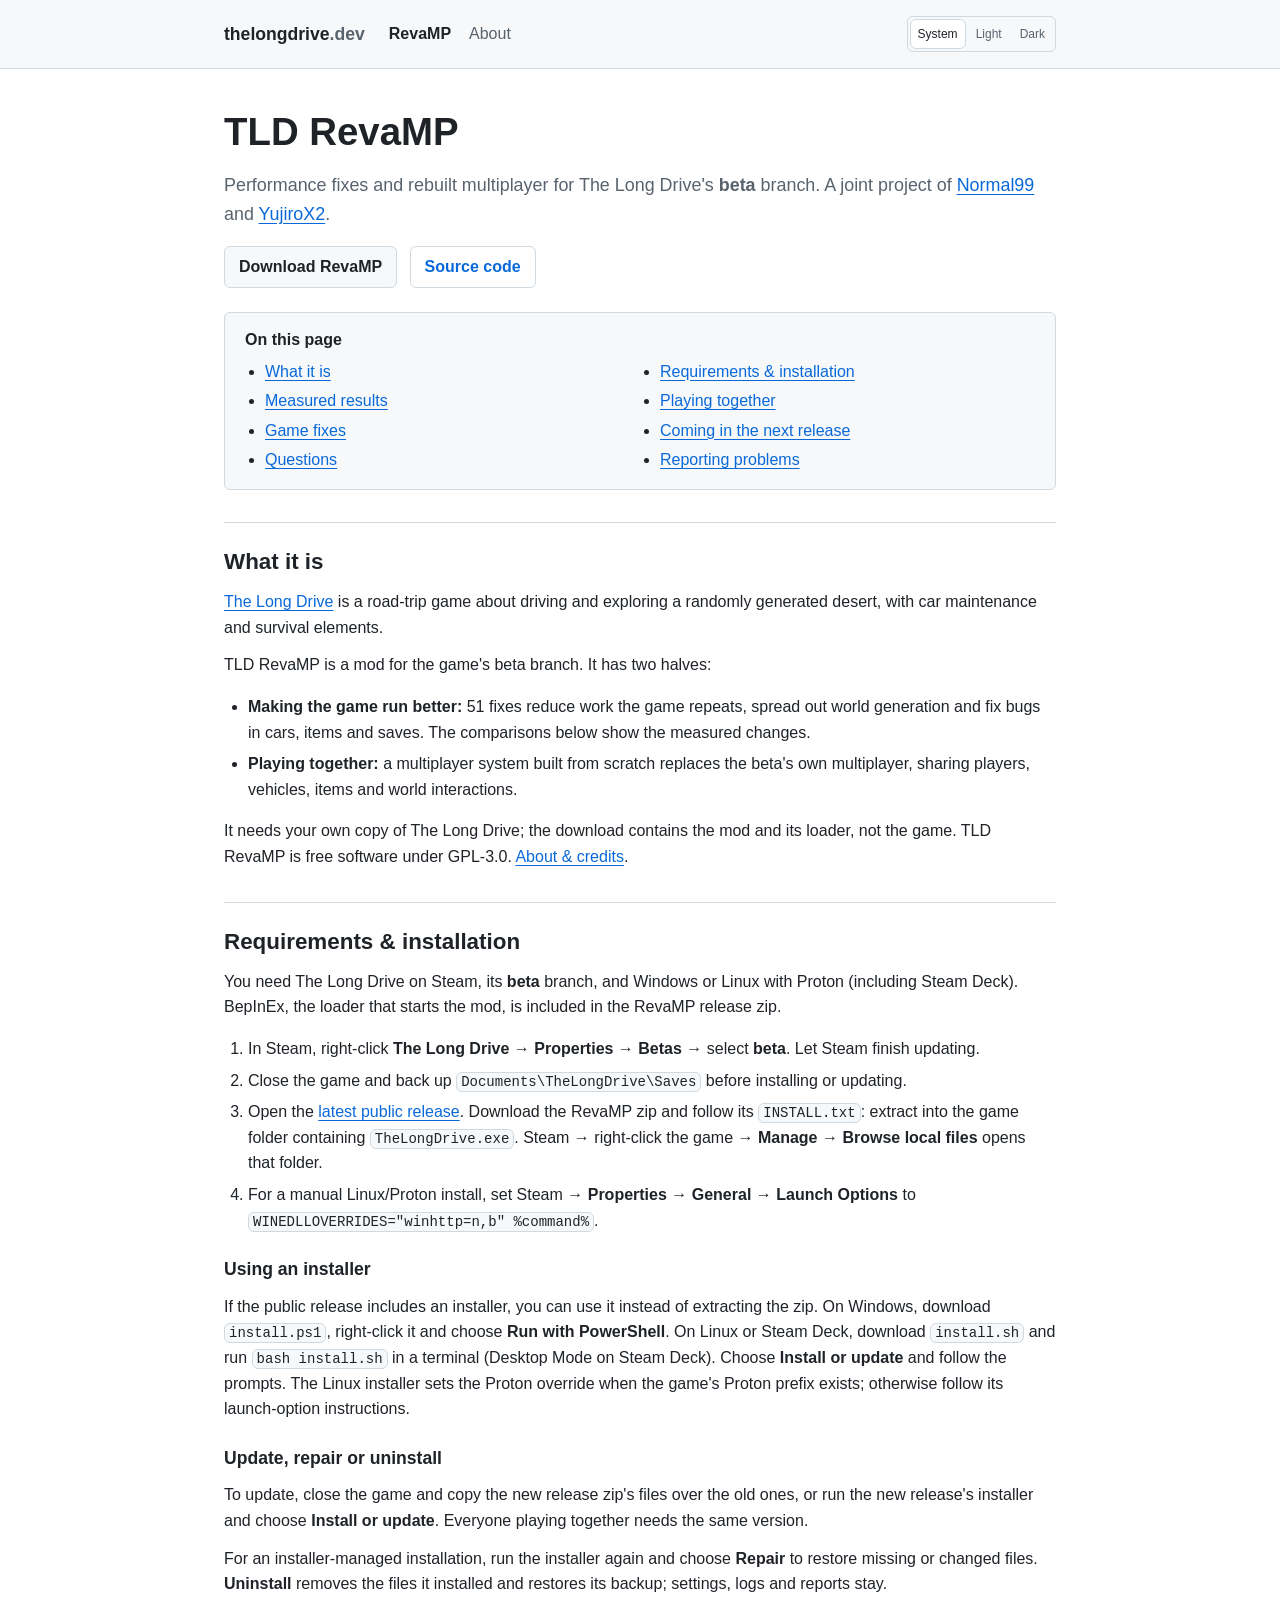
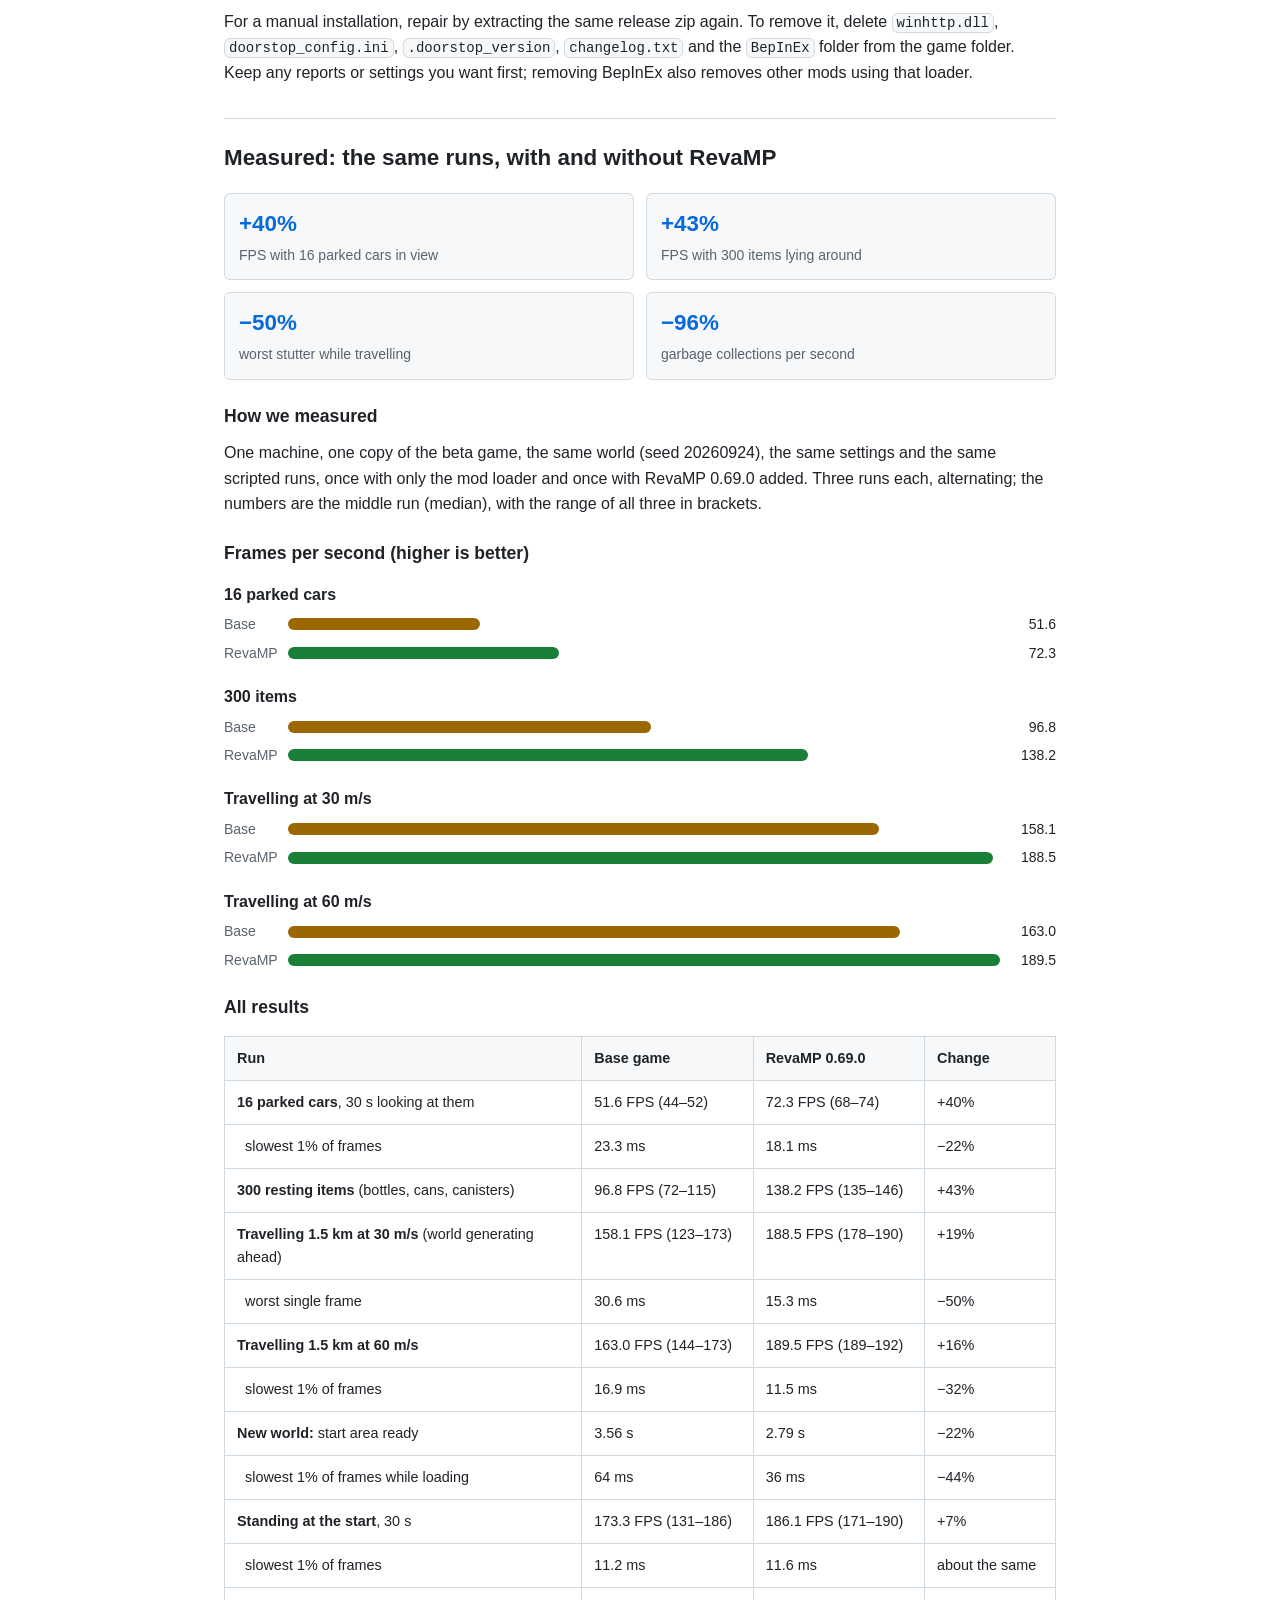
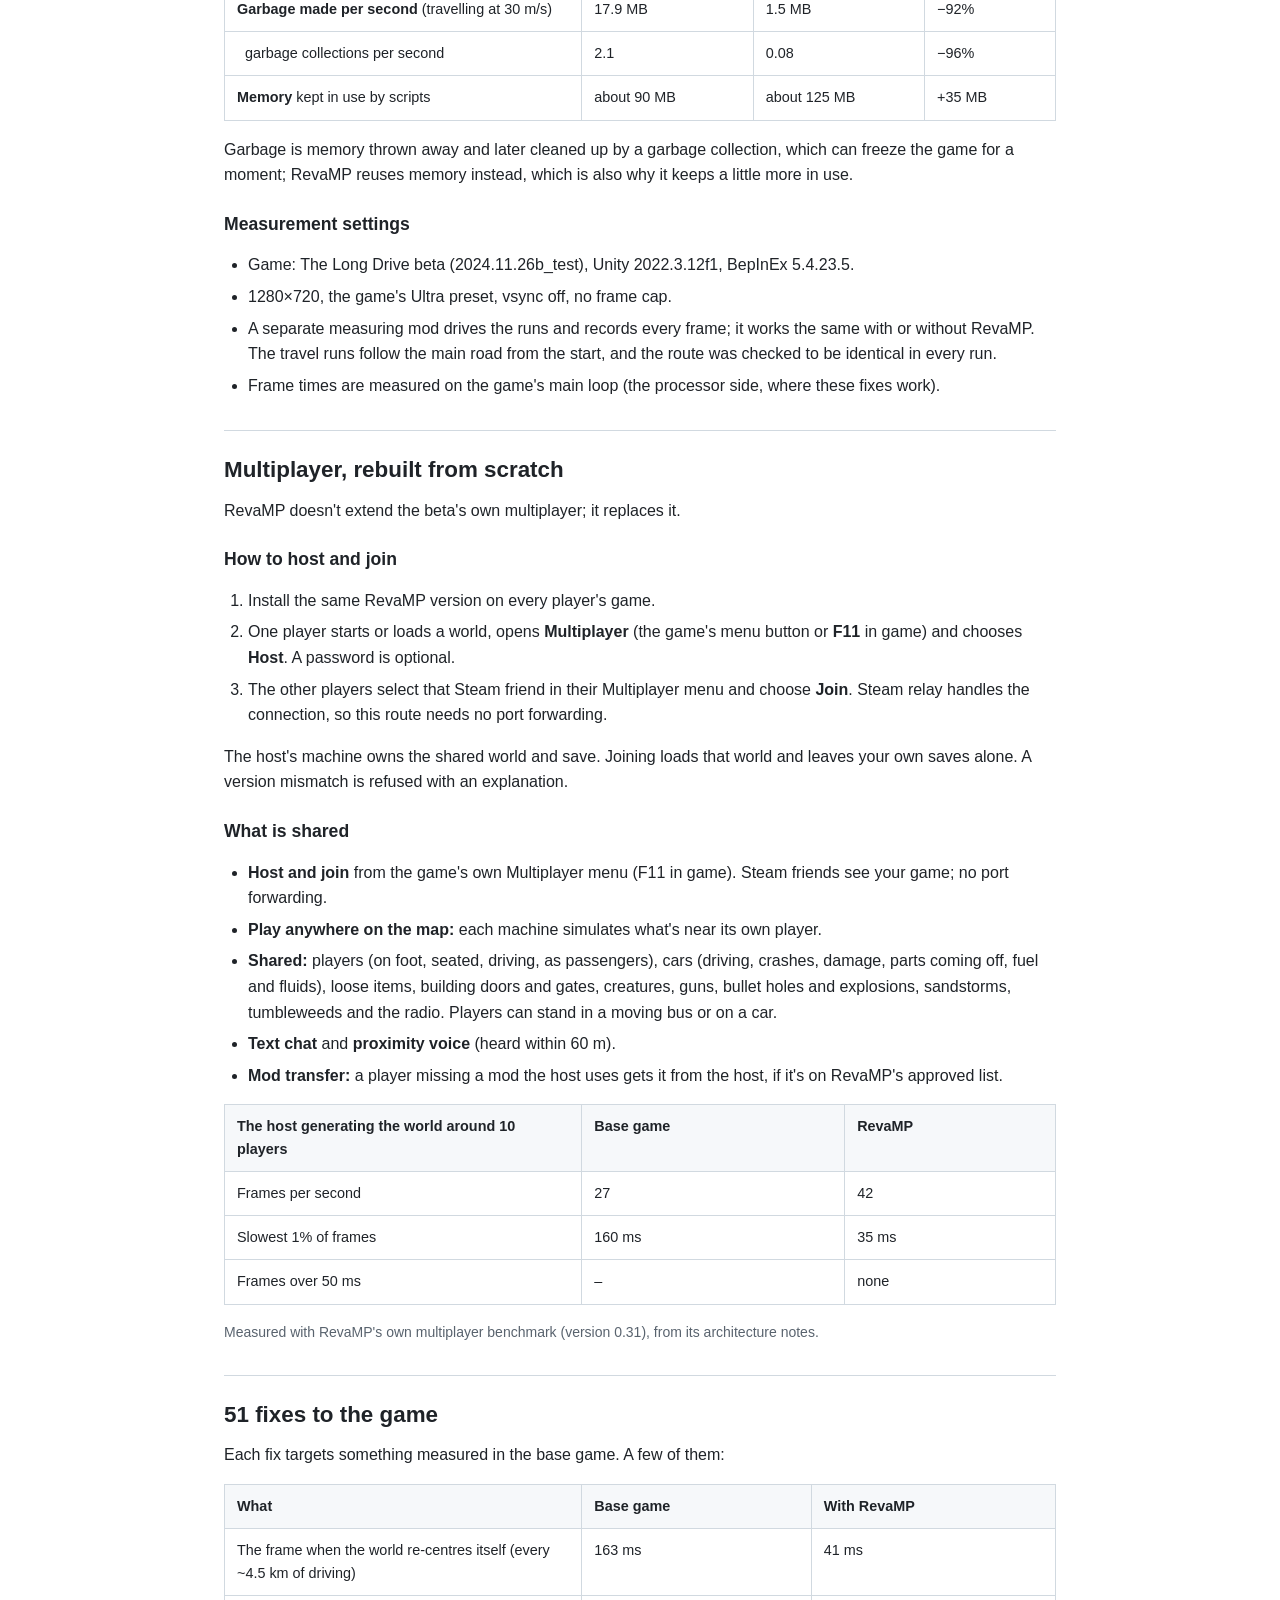
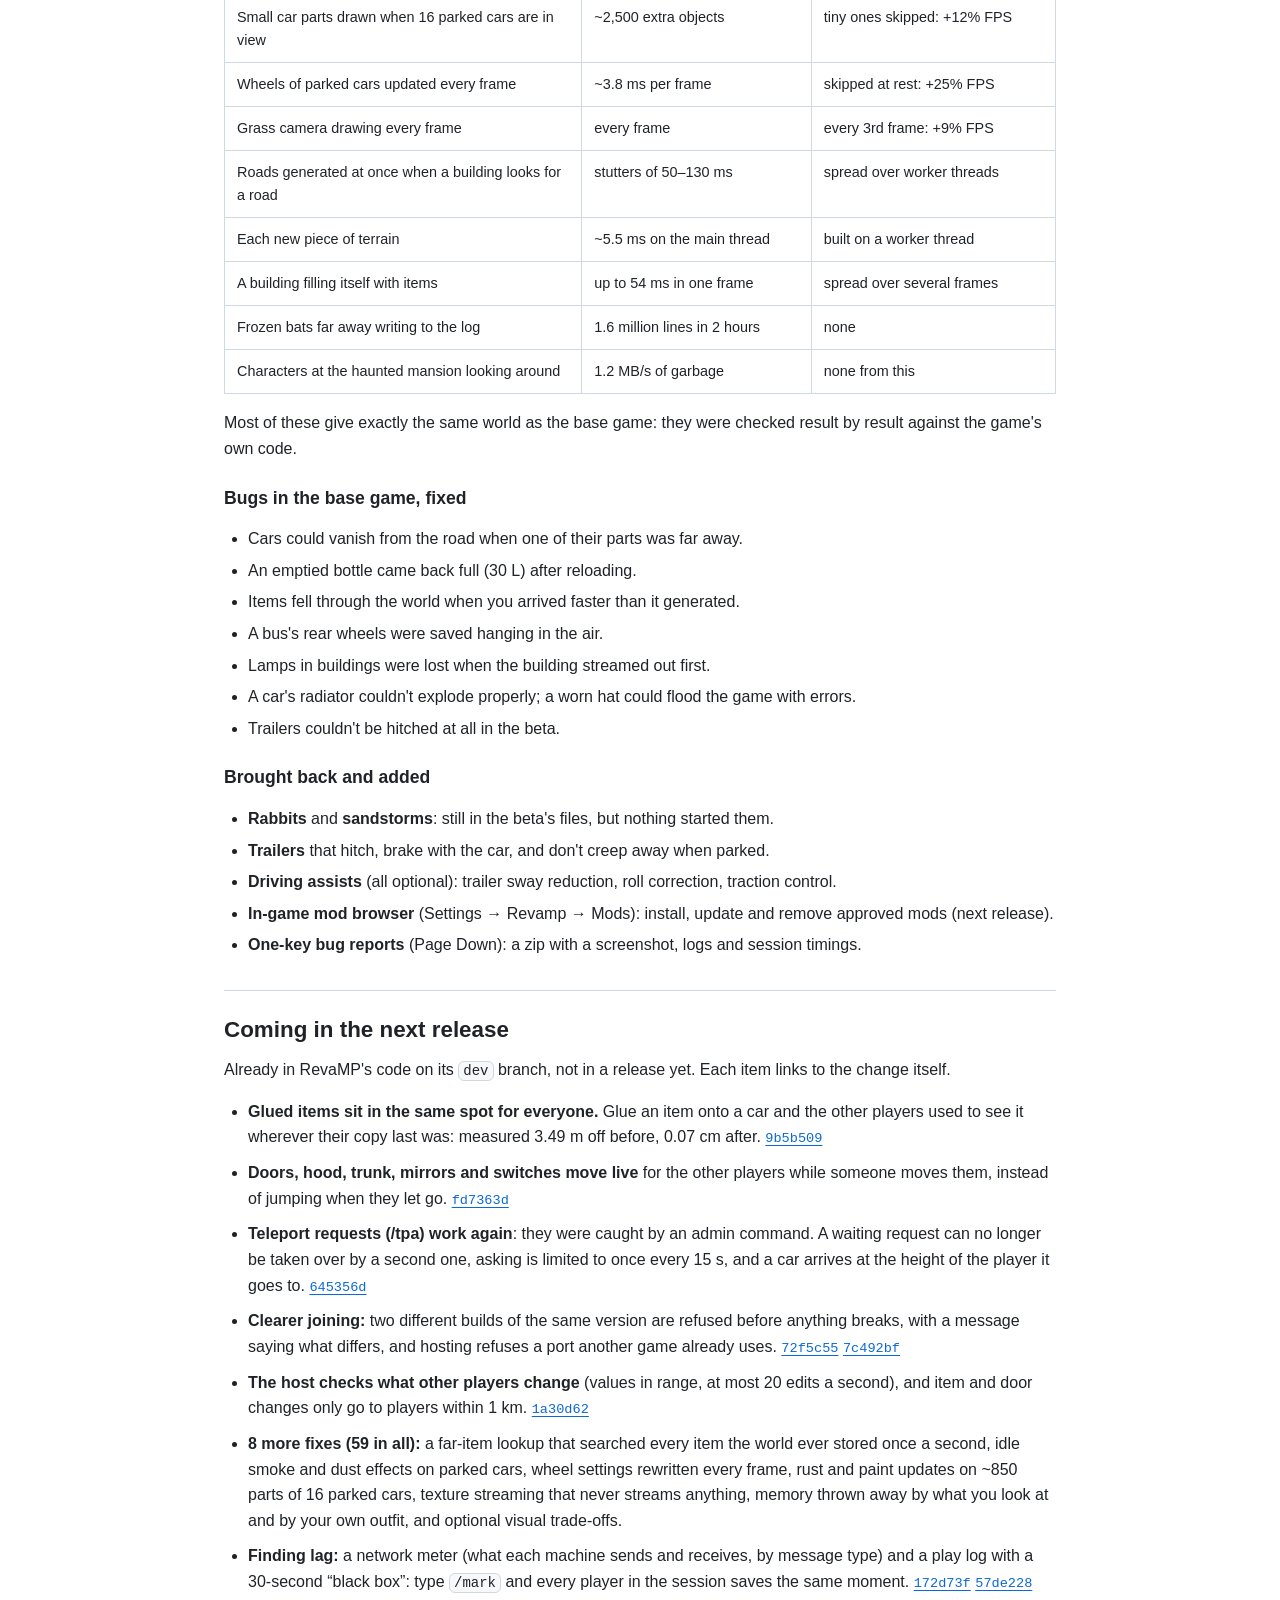
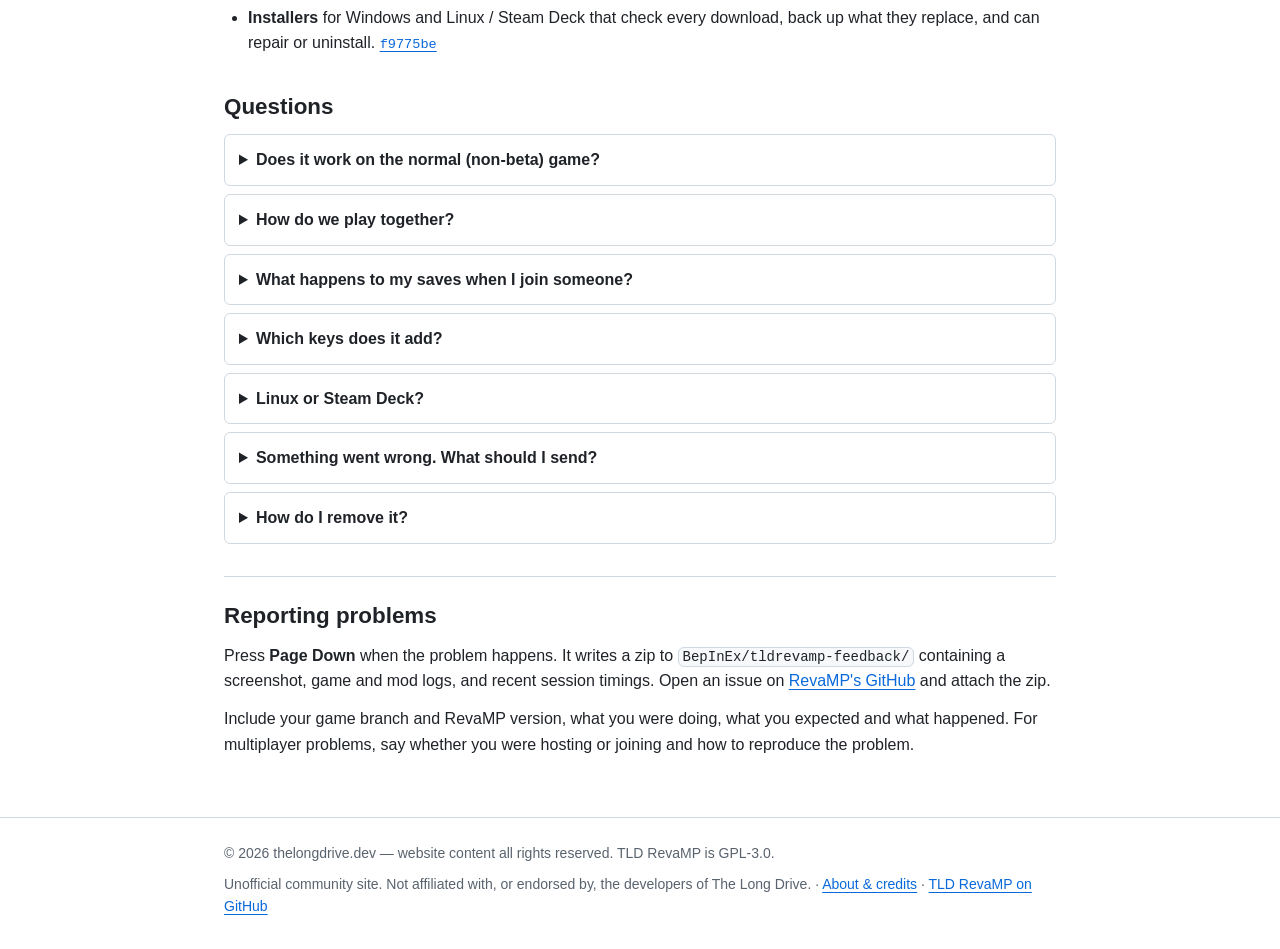
==== commit 25ca2f53: "Credits follow the new GitHub name, YujiroX2 (was AnonymousTLD) Co-Authored-By: Claude Opus 5.5 <nor" ====
--- a/index.html
+++ b/index.html
@@ -4,7 +4,7 @@
 <meta charset="utf-8">
 <meta name="viewport" content="width=device-width, initial-scale=1">
 <title>TLD RevaMP — The Long Drive performance &amp; multiplayer mod</title>
-<meta name="description" content="TLD RevaMP by Normal99 and AnonymousTLD: performance fixes and rebuilt multiplayer for The Long Drive beta. Installation, playing together, measured results and help.">
+<meta name="description" content="TLD RevaMP by Normal99 and YujiroX2: performance fixes and rebuilt multiplayer for The Long Drive beta. Installation, playing together, measured results and help.">
 <link rel="stylesheet" href="/style.css">
 <script src="/theme.js"></script>
 </head>
@@ -22,7 +22,7 @@
   <h1>TLD RevaMP</h1>
   <p class="lead">Performance fixes and rebuilt multiplayer for The Long Drive's <strong>beta</strong> branch.
   A joint project of <a href="https://github.com/Normal99">Normal99</a> and
-  <a href="https://github.com/AnonymousTLD">AnonymousTLD</a>.</p>
+  <a href="https://github.com/YujiroX2">YujiroX2</a>.</p>
   <p><a class="button" href="https://github.com/Normal99/TLD-RevaMP/releases/latest">Download RevaMP</a>
   <a class="button ghost" href="https://github.com/Normal99/TLD-RevaMP">Source code</a></p>
 
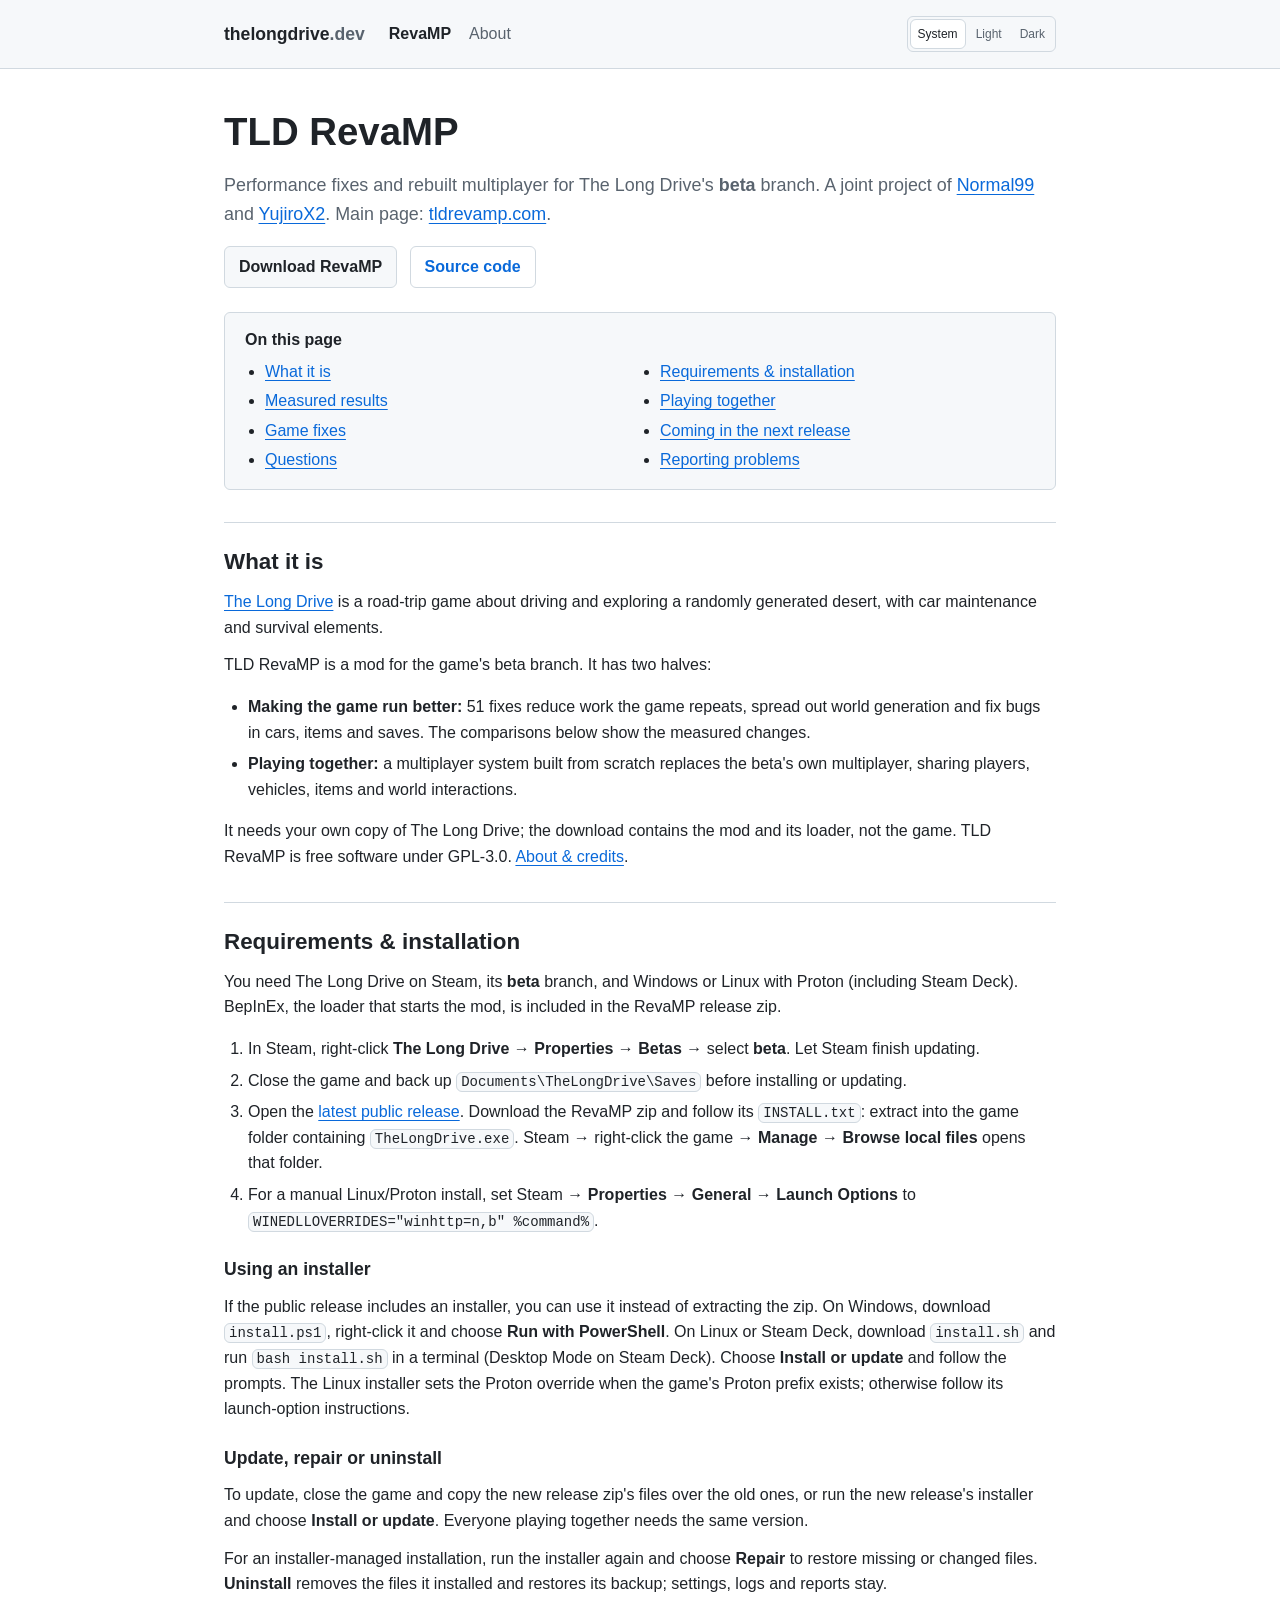
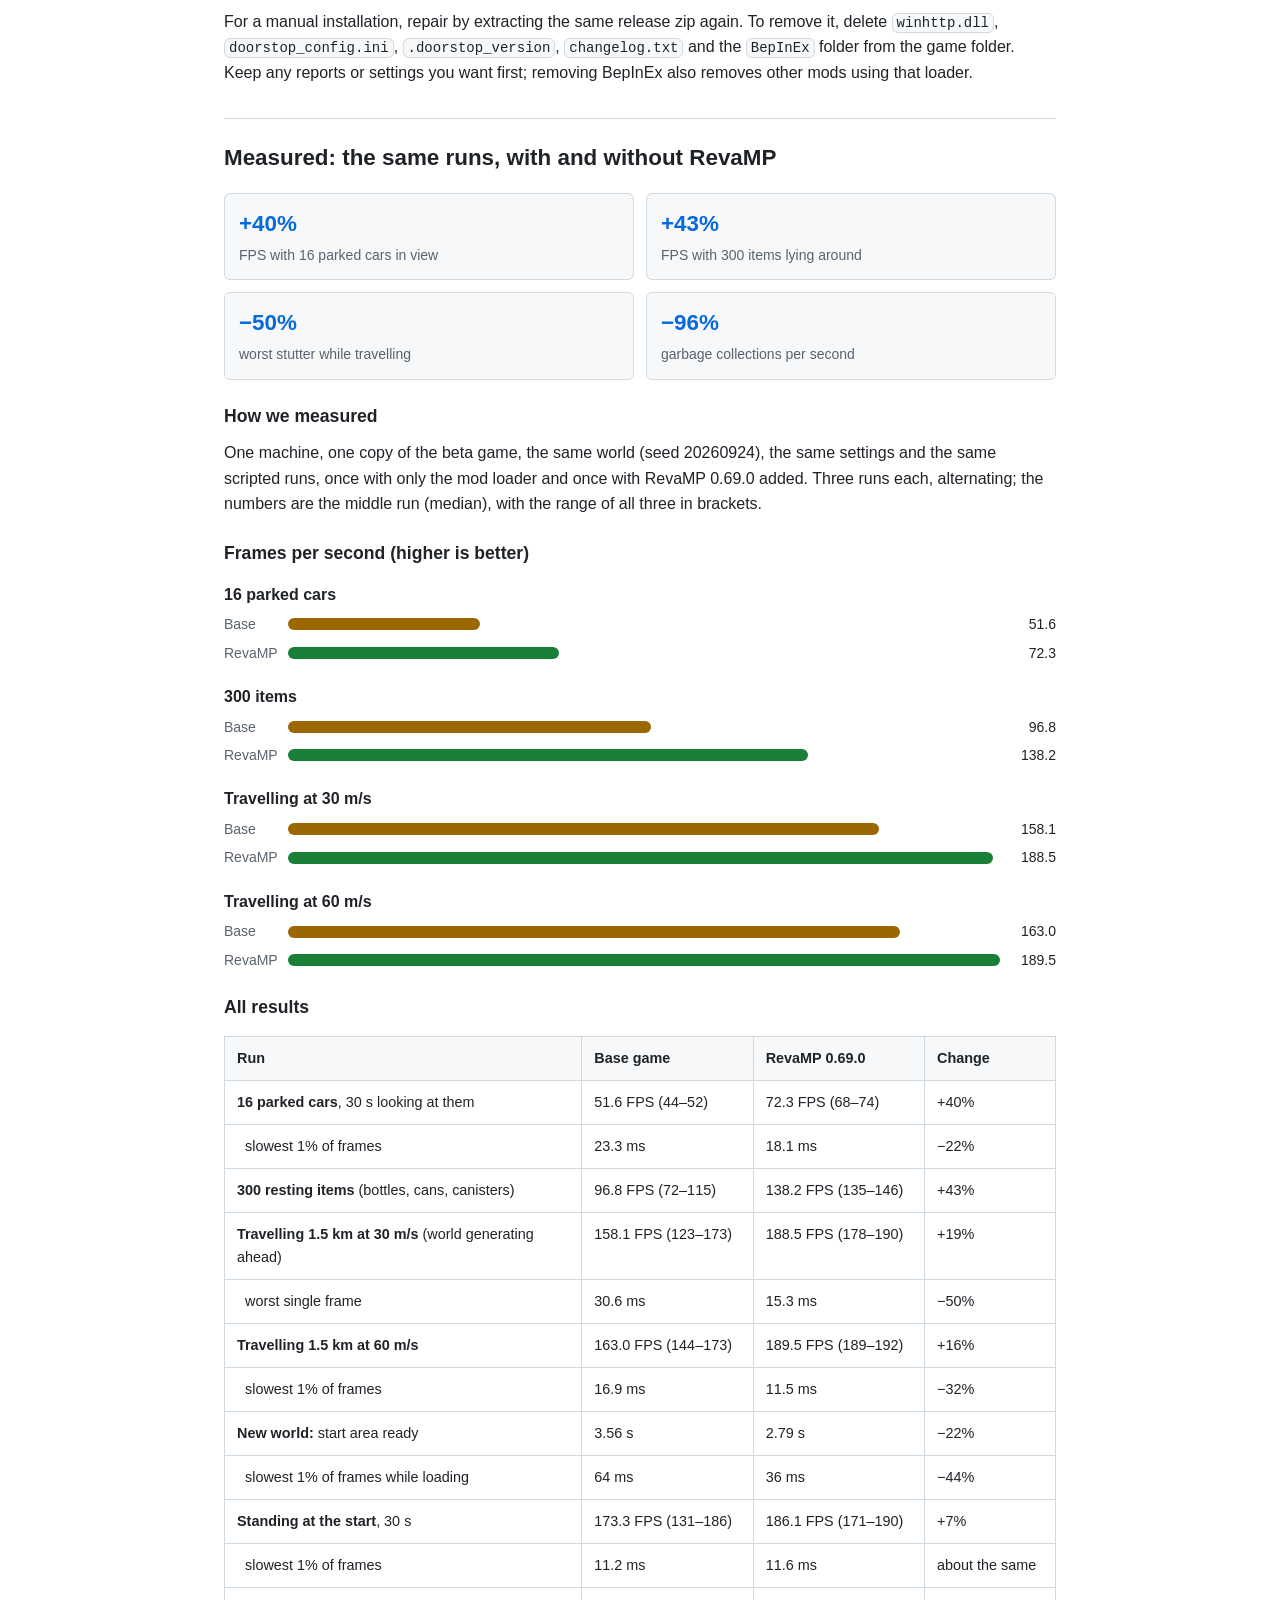
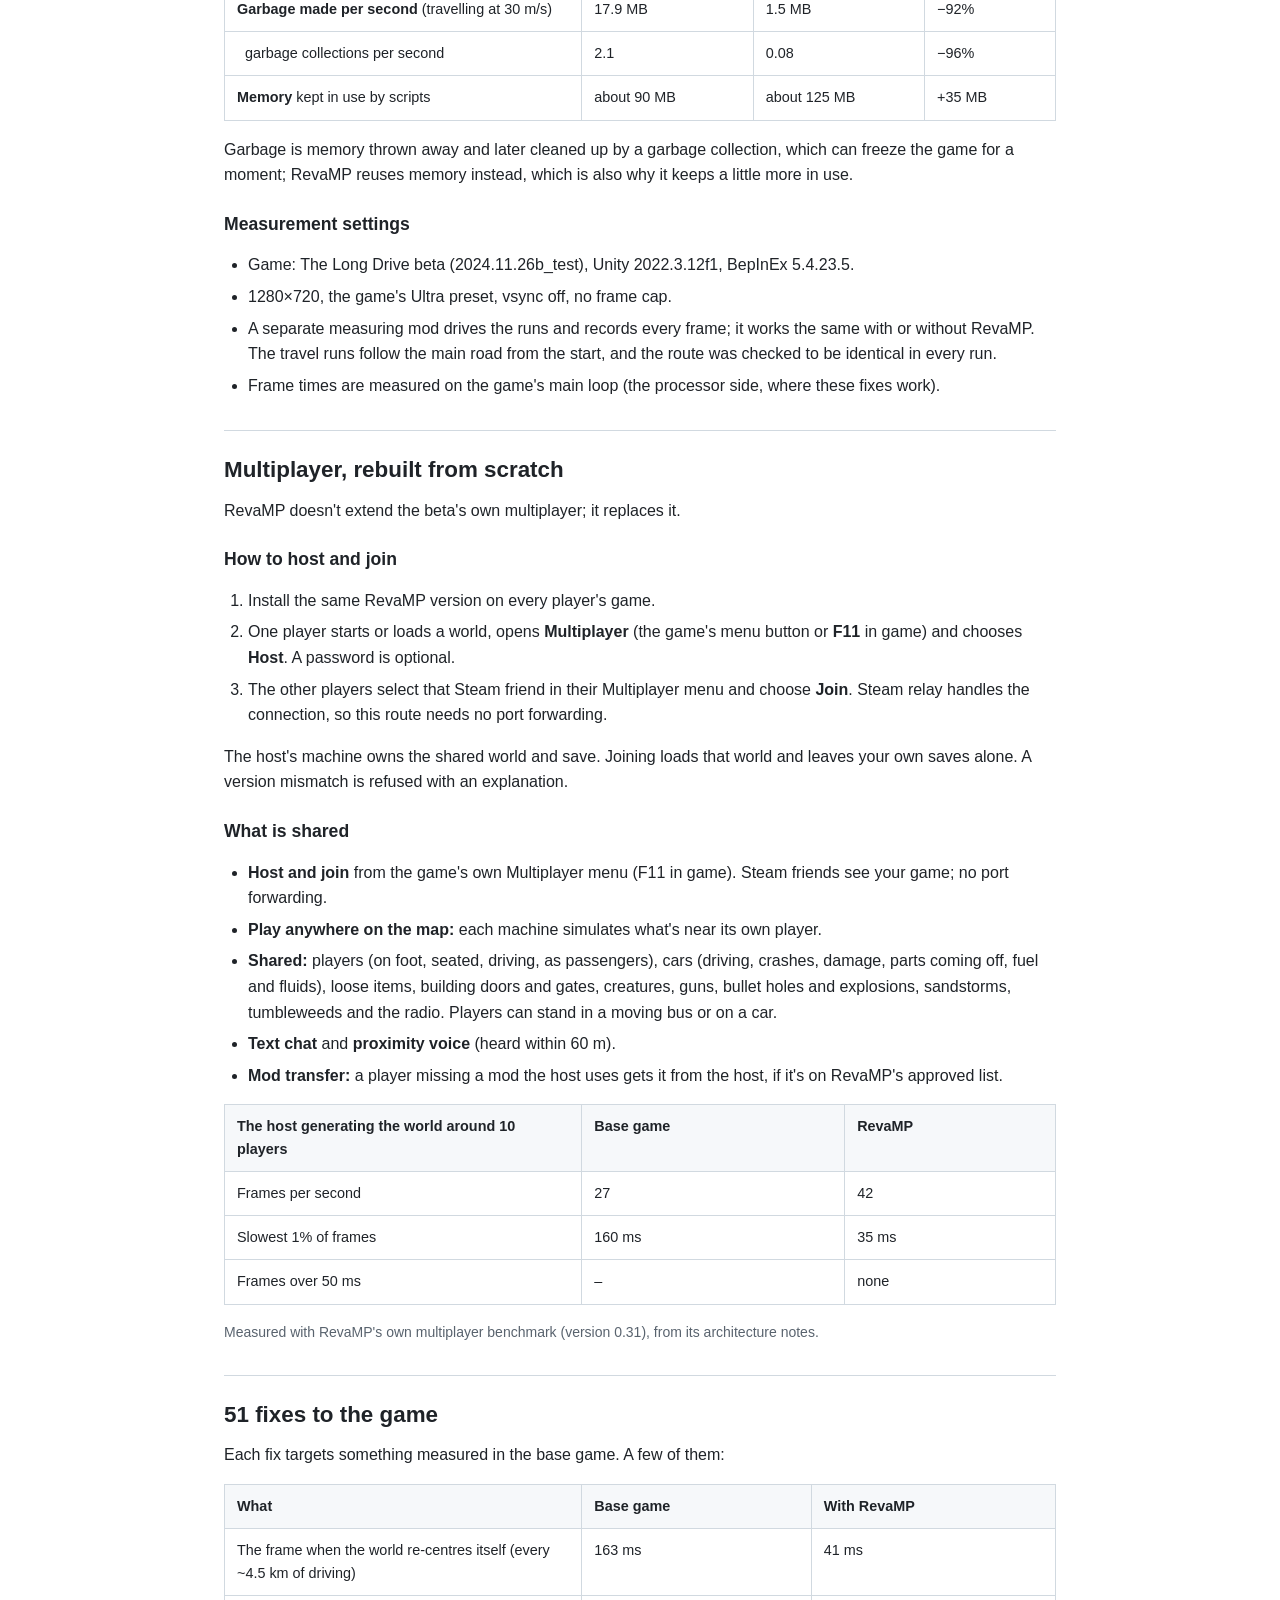
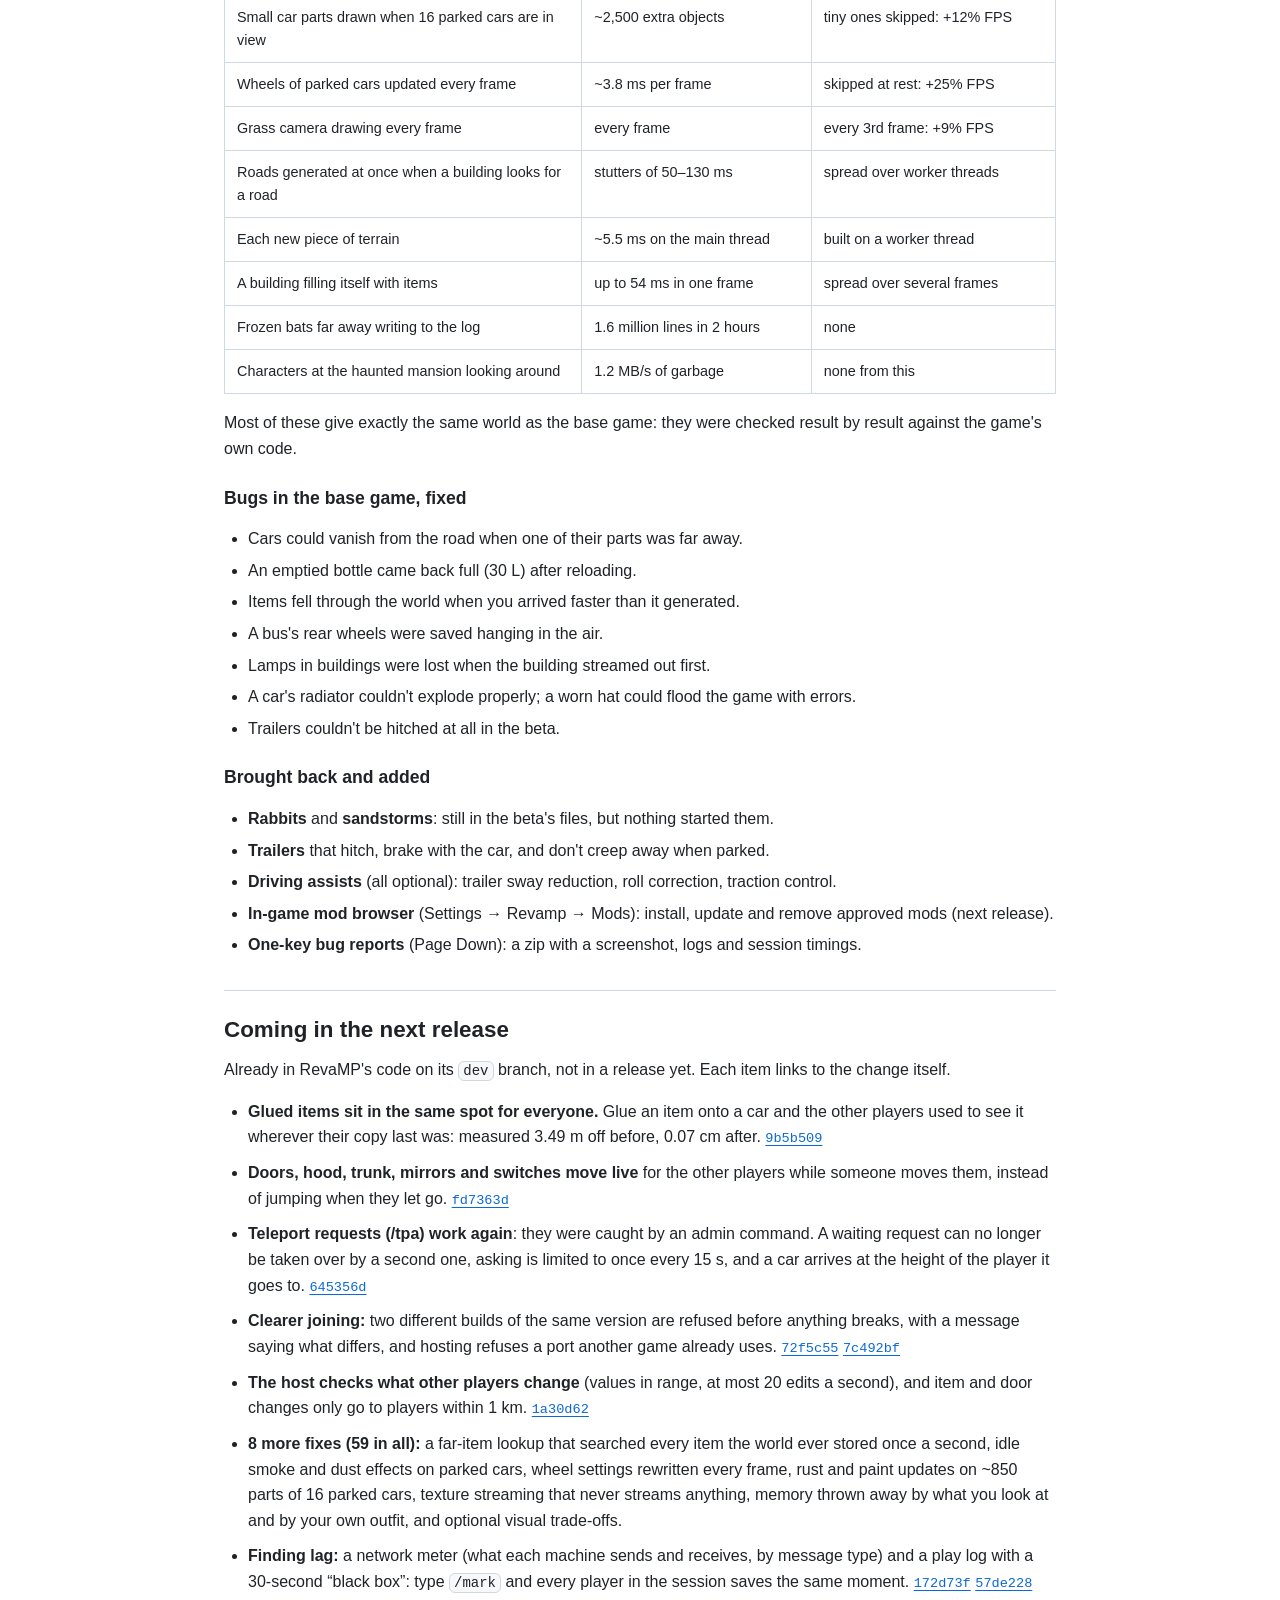
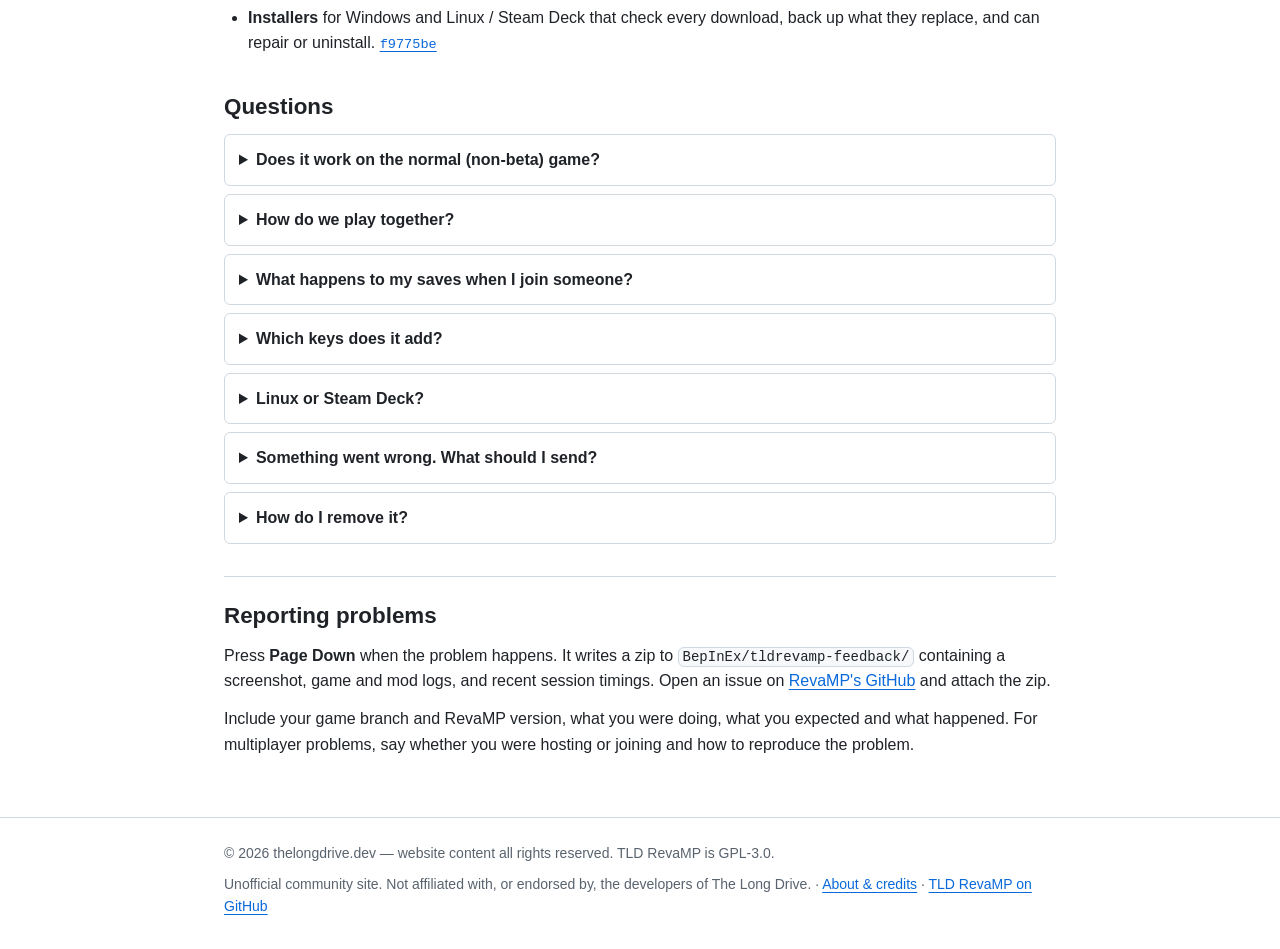
==== commit 72a9da66: "Point search engines and readers to tldrevamp.com as the main RevaMP page Co-Authored-By: Claude Opu" ====
--- a/index.html
+++ b/index.html
@@ -5,6 +5,7 @@
 <meta name="viewport" content="width=device-width, initial-scale=1">
 <title>TLD RevaMP — The Long Drive performance &amp; multiplayer mod</title>
 <meta name="description" content="TLD RevaMP by Normal99 and YujiroX2: performance fixes and rebuilt multiplayer for The Long Drive beta. Installation, playing together, measured results and help.">
+<link rel="canonical" href="https://tldrevamp.com/">
 <link rel="stylesheet" href="/style.css">
 <script src="/theme.js"></script>
 </head>
@@ -22,7 +23,7 @@
   <h1>TLD RevaMP</h1>
   <p class="lead">Performance fixes and rebuilt multiplayer for The Long Drive's <strong>beta</strong> branch.
   A joint project of <a href="https://github.com/Normal99">Normal99</a> and
-  <a href="https://github.com/YujiroX2">YujiroX2</a>.</p>
+  <a href="https://github.com/YujiroX2">YujiroX2</a>. Main page: <a href="https://tldrevamp.com/">tldrevamp.com</a>.</p>
   <p><a class="button" href="https://github.com/Normal99/TLD-RevaMP/releases/latest">Download RevaMP</a>
   <a class="button ghost" href="https://github.com/Normal99/TLD-RevaMP">Source code</a></p>
 
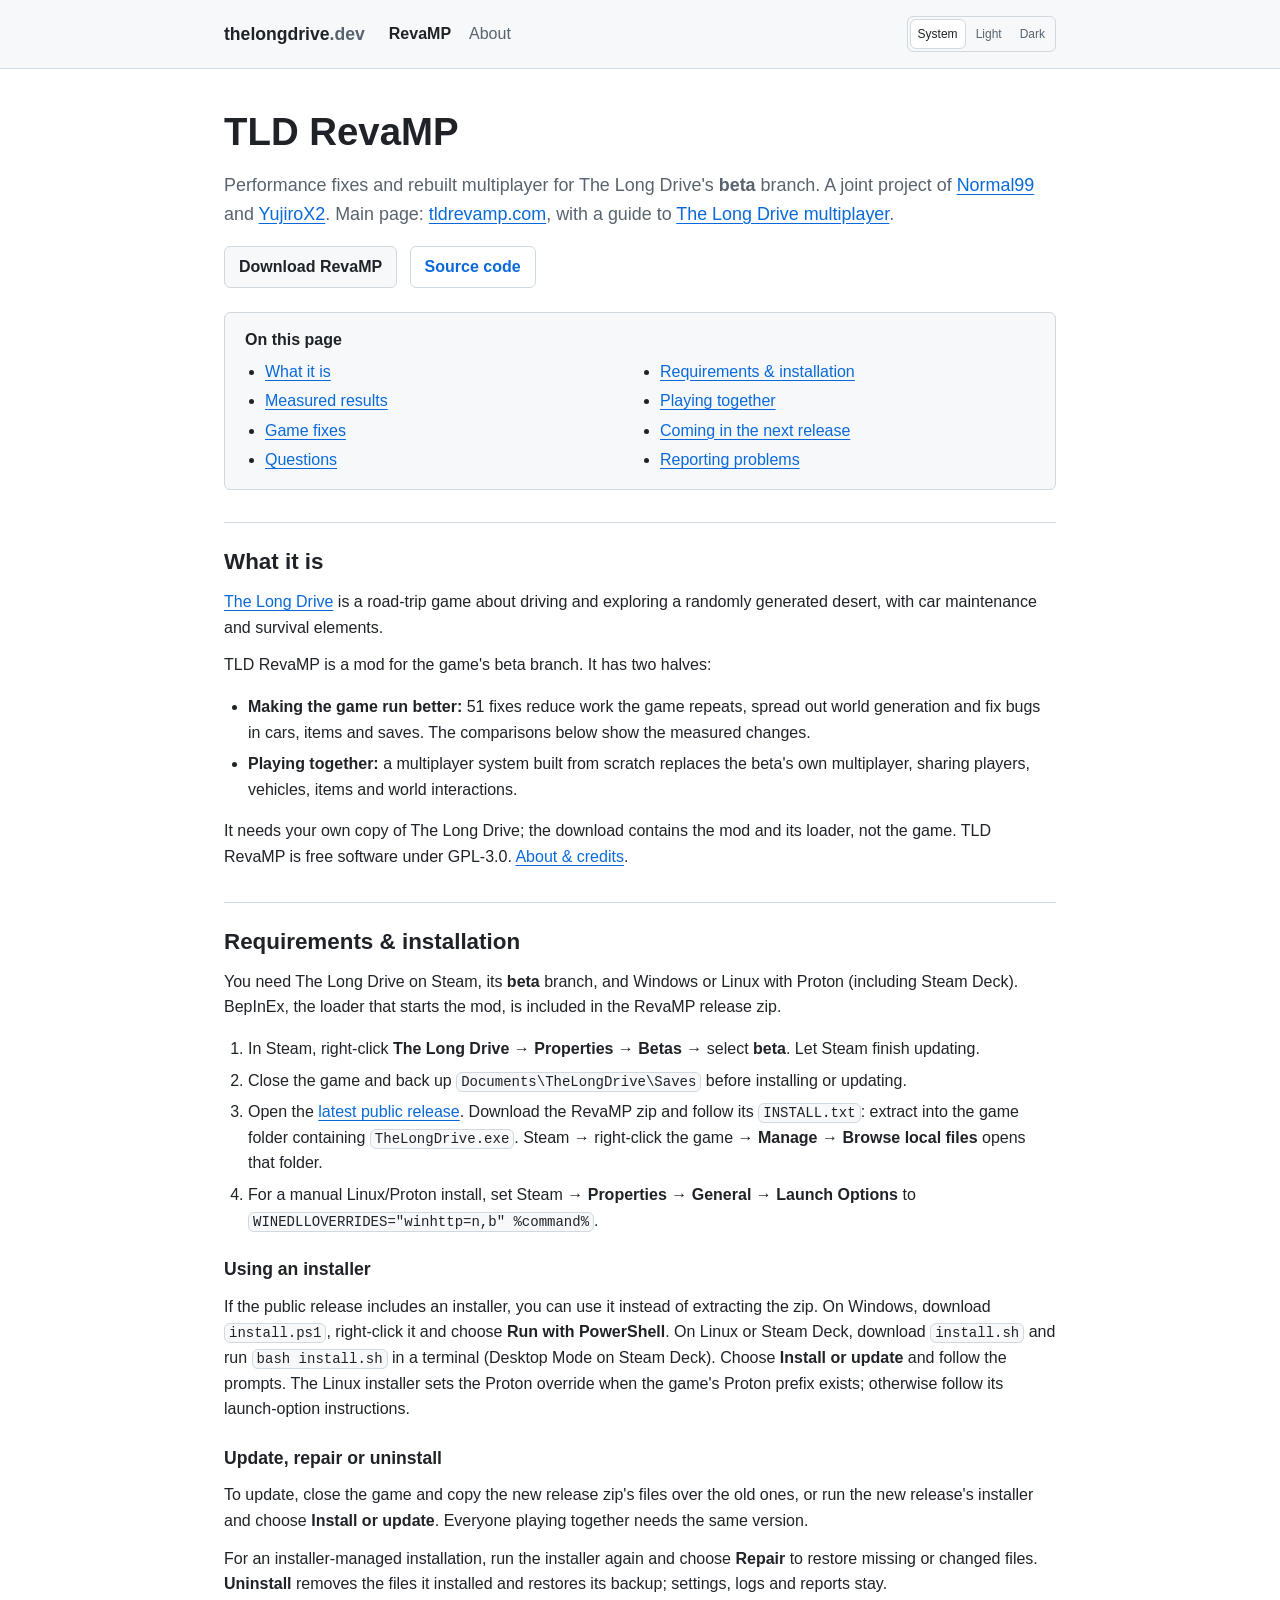
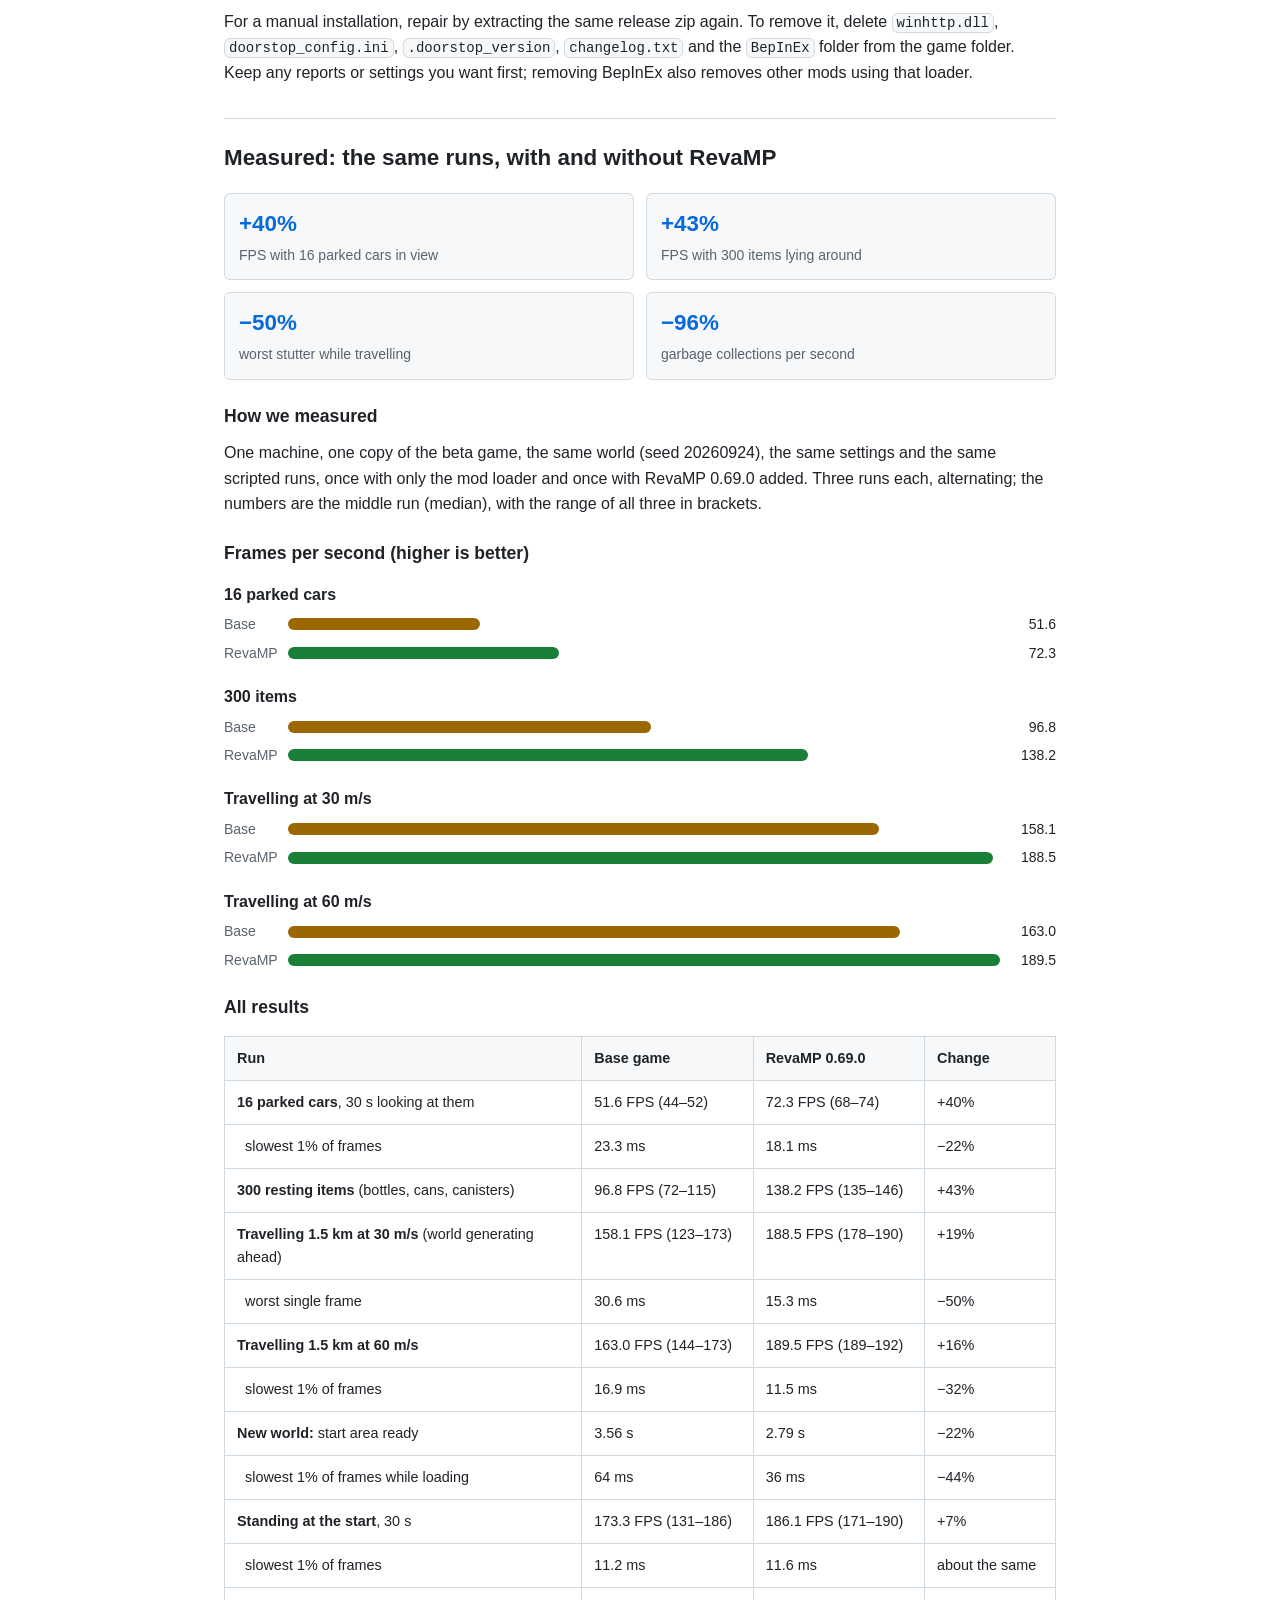
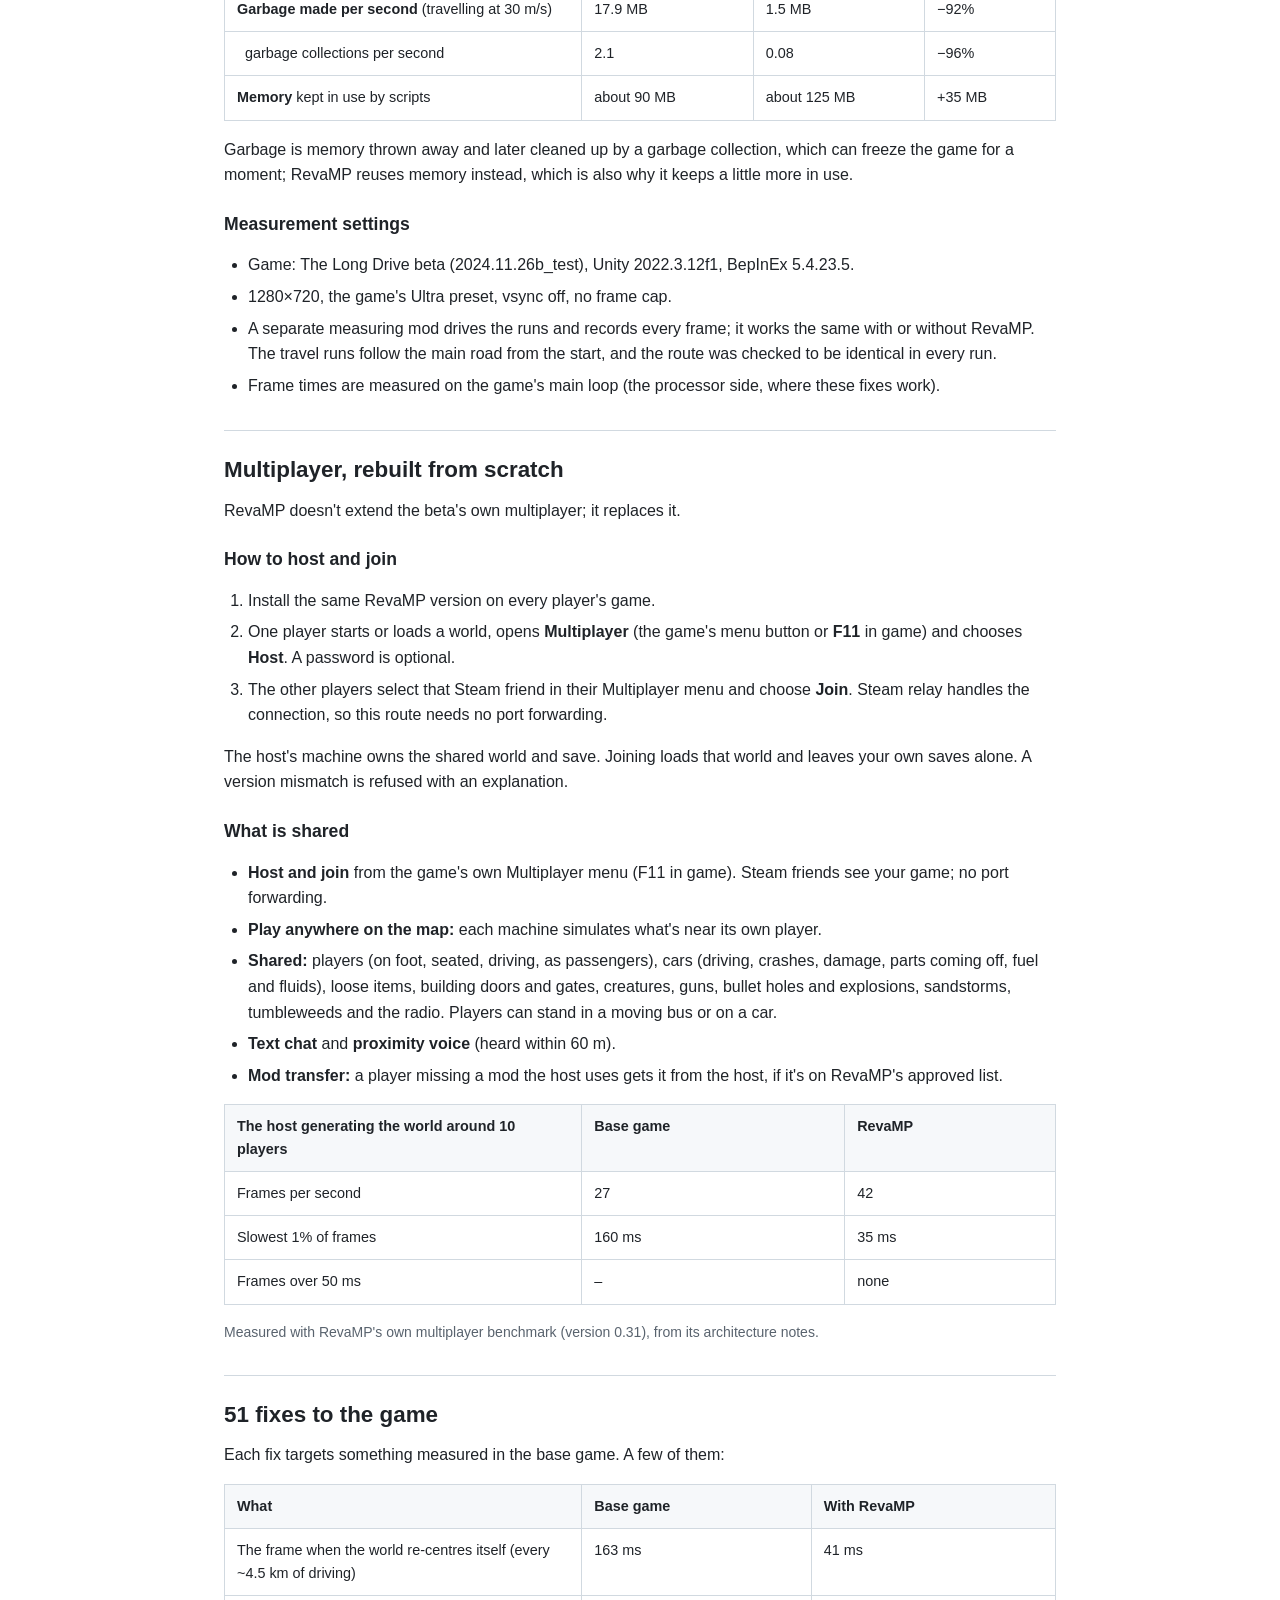
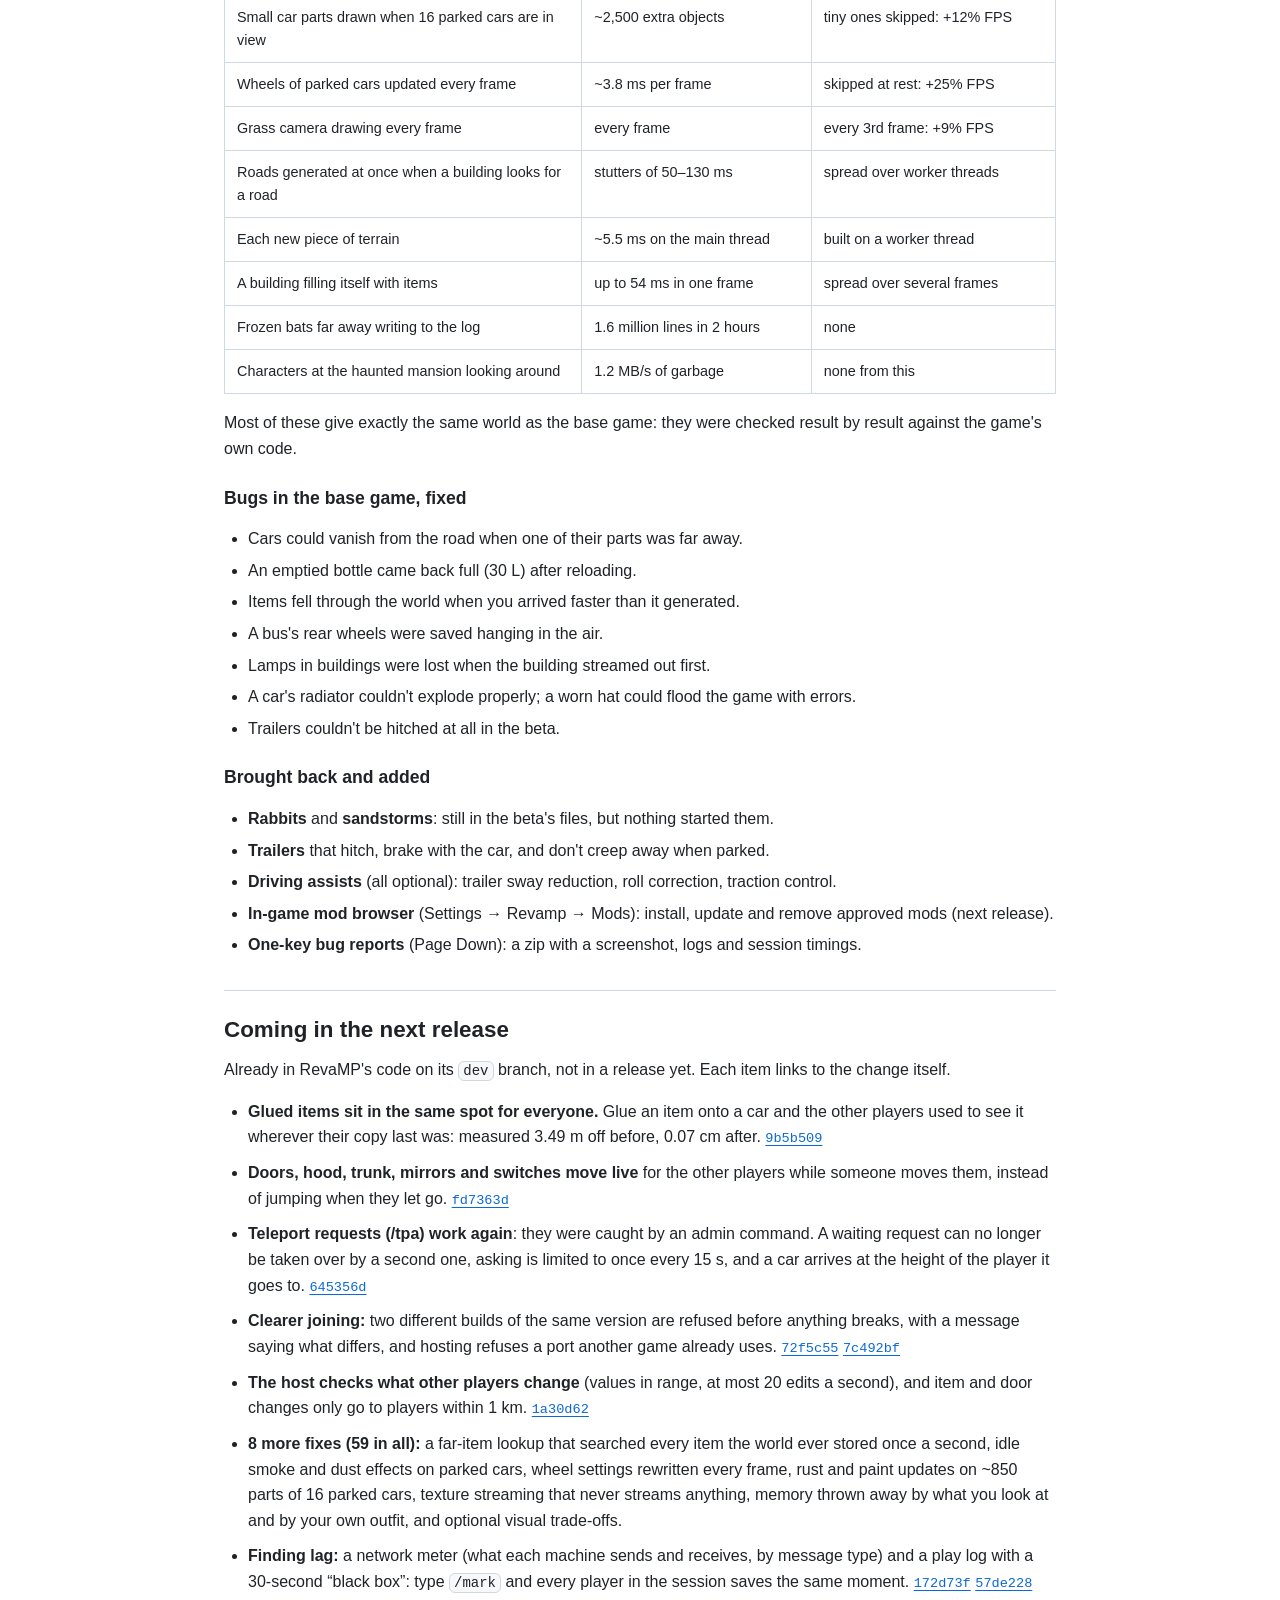
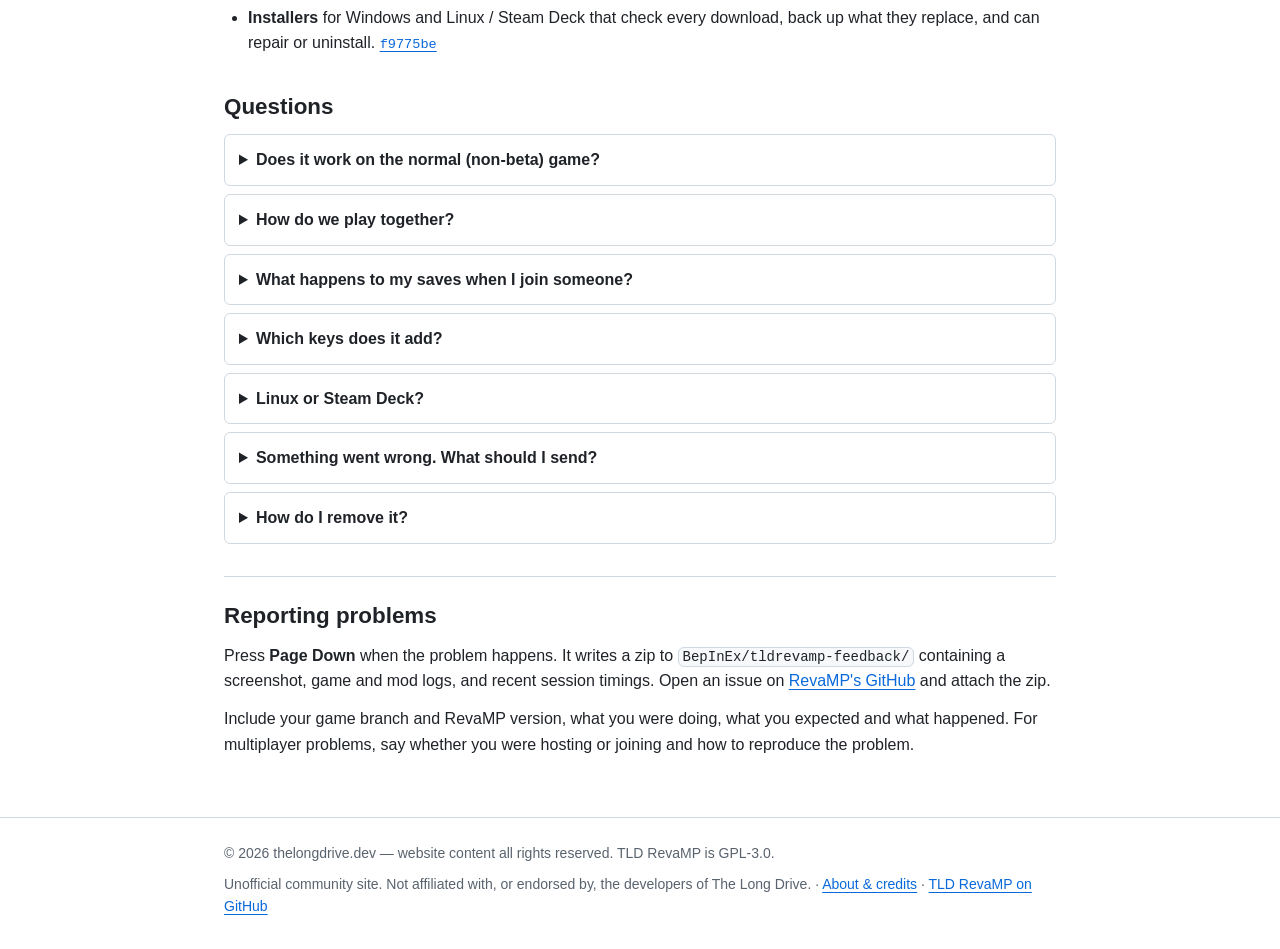
==== commit 8ec884d5: "Link to the multiplayer guide on tldrevamp.com Co-Authored-By: Claude Opus 5.5 <noreply@anthropic.co" ====
--- a/index.html
+++ b/index.html
@@ -6,6 +6,10 @@
 <title>TLD RevaMP — The Long Drive performance &amp; multiplayer mod</title>
 <meta name="description" content="TLD RevaMP by Normal99 and YujiroX2: performance fixes and rebuilt multiplayer for The Long Drive beta. Installation, playing together, measured results and help.">
 <link rel="canonical" href="https://tldrevamp.com/">
+<link rel="icon" href="/favicon.ico" sizes="48x48">
+<link rel="icon" href="/favicon.svg" type="image/svg+xml">
+<link rel="icon" href="/icon-192.png" sizes="192x192" type="image/png">
+<link rel="apple-touch-icon" href="/apple-touch-icon.png">
 <link rel="stylesheet" href="/style.css">
 <script src="/theme.js"></script>
 </head>
@@ -23,7 +27,7 @@
   <h1>TLD RevaMP</h1>
   <p class="lead">Performance fixes and rebuilt multiplayer for The Long Drive's <strong>beta</strong> branch.
   A joint project of <a href="https://github.com/Normal99">Normal99</a> and
-  <a href="https://github.com/YujiroX2">YujiroX2</a>. Main page: <a href="https://tldrevamp.com/">tldrevamp.com</a>.</p>
+  <a href="https://github.com/YujiroX2">YujiroX2</a>. Main page: <a href="https://tldrevamp.com/">tldrevamp.com</a>, with a guide to <a href="https://tldrevamp.com/multiplayer/">The Long Drive multiplayer</a>.</p>
   <p><a class="button" href="https://github.com/Normal99/TLD-RevaMP/releases/latest">Download RevaMP</a>
   <a class="button ghost" href="https://github.com/Normal99/TLD-RevaMP">Source code</a></p>
 
